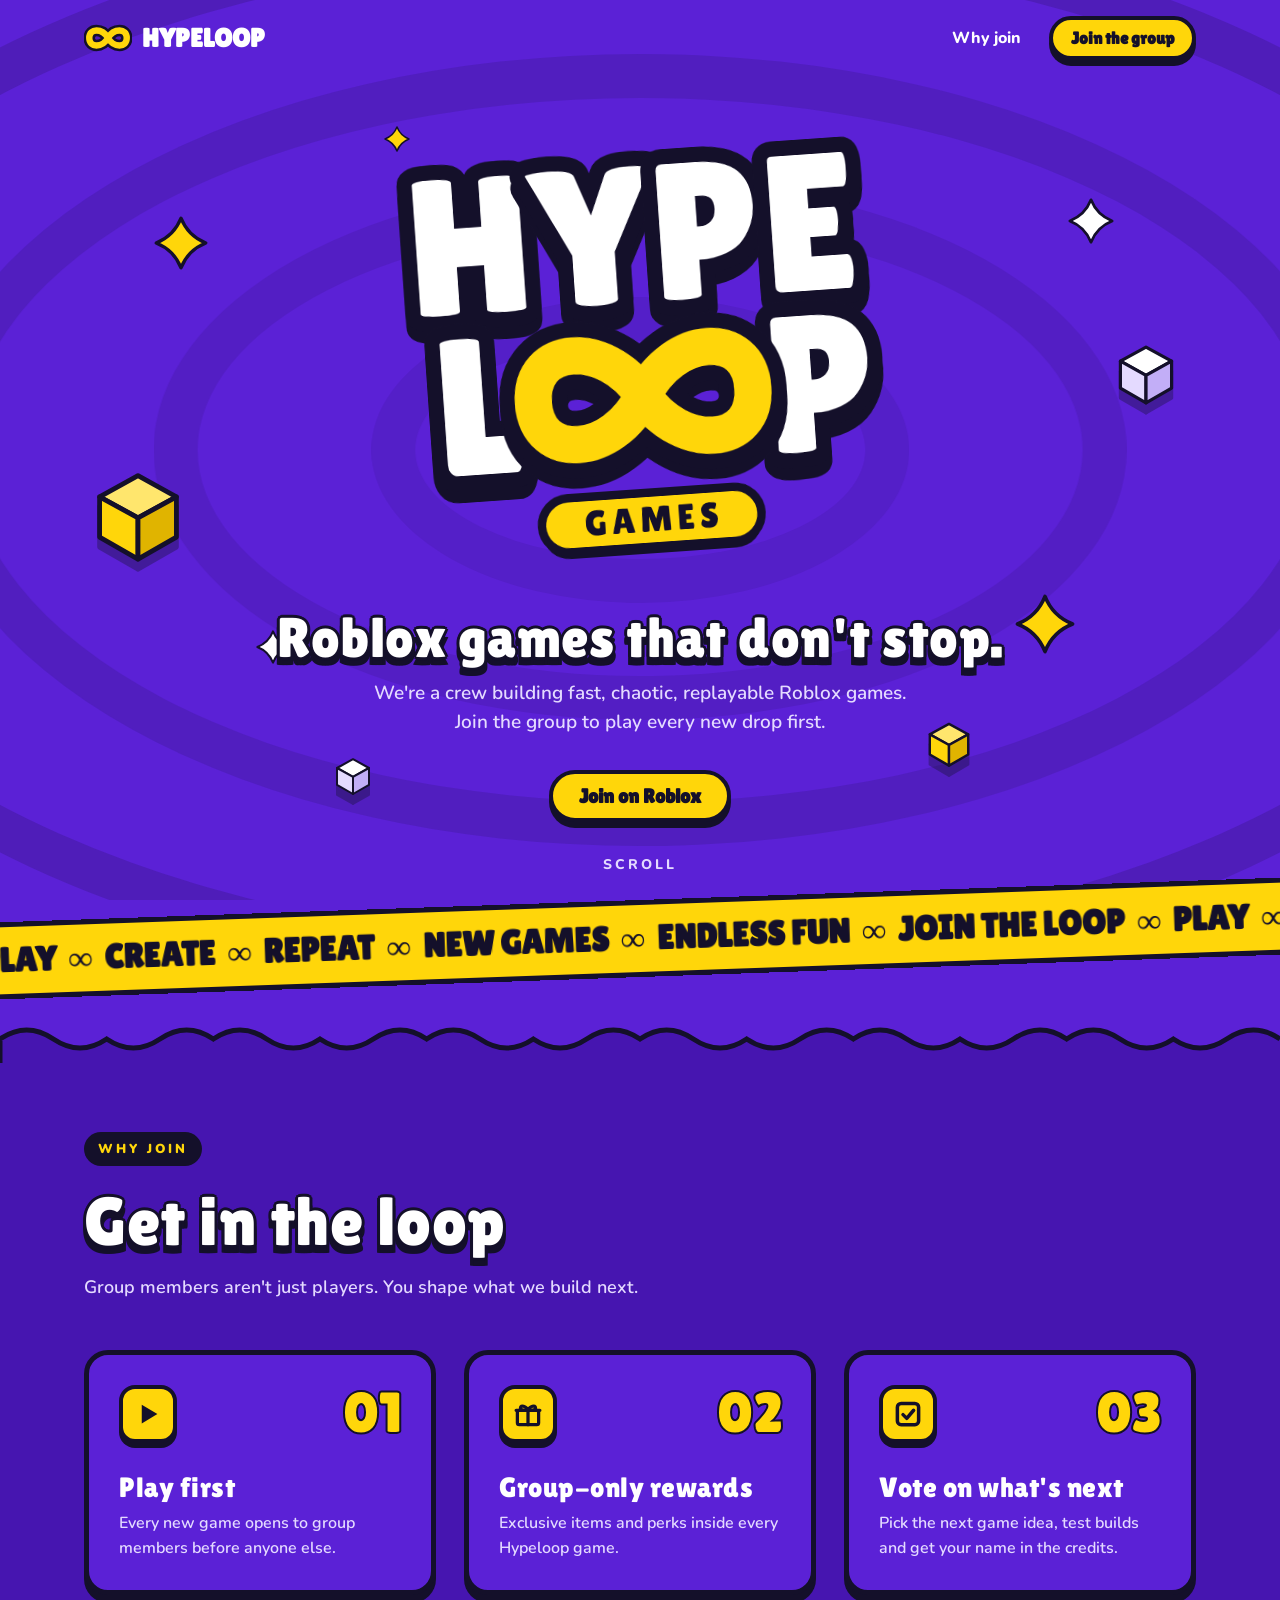
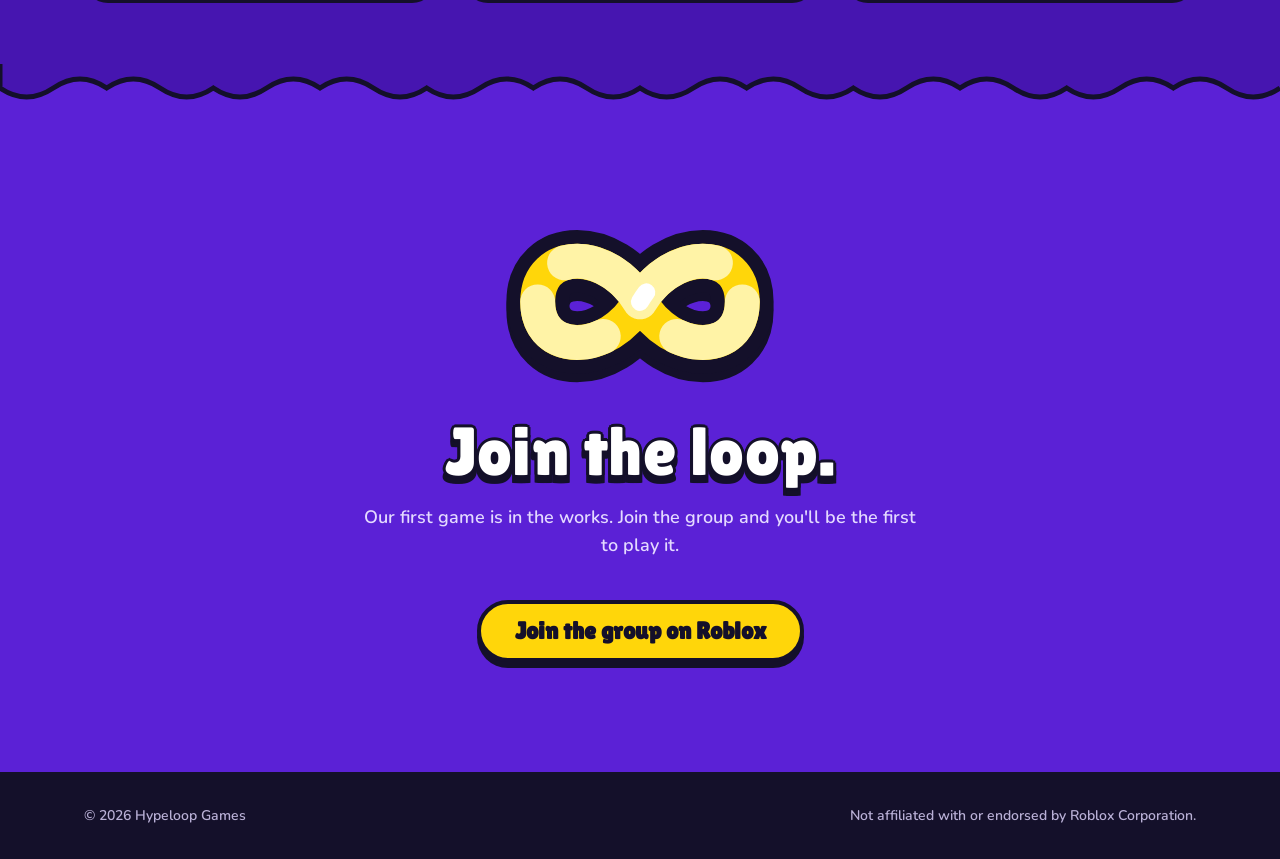
==== index.html @ cfd21175 "v1.0.0" ====
<!doctype html>
<html lang="en">
<head>
<meta charset="utf-8">
<meta name="viewport" content="width=device-width, initial-scale=1">
<title>Hypeloop Games | Roblox games that don't stop</title>
<meta name="description" content="Hypeloop is a Roblox game studio building fast, replayable games. Join the community to play first.">
<meta property="og:title" content="Hypeloop Games">
<meta property="og:description" content="Roblox games that don't stop. Join the loop.">
<meta property="og:image" content="og-image.png">
<meta property="og:type" content="website">
<meta name="twitter:card" content="summary_large_image">
<meta name="theme-color" content="#5B21D6">
<link rel="apple-touch-icon" href="apple-touch-icon.png">
<link rel="icon" href="data:image/svg+xml,<svg xmlns='http://www.w3.org/2000/svg' width='64' height='64' viewBox='0 0 512 512'><rect width='512' height='512' rx='0' fill='%235B21D6'/><g transform='rotate(-4 256 256)' stroke-linejoin='round' stroke-linecap='round' fill='none'><path transform='translate(0 16)' d='M256 256 C308 166 426 166 426 256 C426 346 308 346 256 256 C204 166 86 166 86 256 C86 346 204 346 256 256 Z' stroke='%2314102A' stroke-width='104'/><path d='M256 256 C308 166 426 166 426 256 C426 346 308 346 256 256 C204 166 86 166 86 256 C86 346 204 346 256 256 Z' stroke='%2314102A' stroke-width='104'/><path d='M256 256 C308 166 426 166 426 256 C426 346 308 346 256 256 C204 166 86 166 86 256 C86 346 204 346 256 256 Z' stroke='%23FFD60A' stroke-width='58'/></g></svg>">
<link rel="preconnect" href="https://fonts.googleapis.com">
<link rel="preconnect" href="https://fonts.gstatic.com" crossorigin>
<link href="https://fonts.googleapis.com/css2?family=Lilita+One&family=Nunito:wght@600;800;900&display=swap" rel="stylesheet">
<style>
:root{--purple:#5B21D6;--purple-d:#4615B0;--yellow:#FFD60A;--ink:#14102A;--white:#fff;--muted:#E4DAFF}
*{box-sizing:border-box}
html{scroll-behavior:smooth}
html,body{overflow-x:clip}
body{margin:0;font-family:Nunito,system-ui,sans-serif;font-weight:600;color:var(--white);background:var(--purple);overflow-x:hidden}
a{color:inherit}
h1,h2,h3,.display{font-family:'Lilita One',sans-serif;font-weight:400;letter-spacing:.5px;margin:0}
.wrap{max-width:1160px;margin:0 auto;padding:0 24px}

/* outlined chunky text like the logo */
.chunky{color:var(--white);-webkit-text-stroke:0;text-shadow:
 3px 0 var(--ink),-3px 0 var(--ink),0 3px var(--ink),0 -3px var(--ink),2px 2px var(--ink),-2px -2px var(--ink),2px -2px var(--ink),-2px 2px var(--ink),0 8px var(--ink),3px 8px var(--ink),-3px 8px var(--ink)}

/* nav */
nav{position:fixed;inset:0 0 auto 0;z-index:50;transition:background .3s,box-shadow .3s}
nav.scrolled{background:rgba(70,21,176,.92);backdrop-filter:blur(8px);box-shadow:0 4px 0 var(--ink)}
.nav-in{display:flex;align-items:center;justify-content:space-between;height:76px}
.brand{display:flex;align-items:center;gap:10px;text-decoration:none;font-family:'Lilita One';font-size:26px}
.nav-icon{width:48px;height:30px}
.nav-links{display:flex;align-items:center;gap:28px}
.nav-links a.txt{text-decoration:none;font-weight:800}
.nav-links a.txt:hover{color:var(--yellow)}

/* buttons */
.btn{display:inline-flex;align-items:center;gap:10px;min-height:52px;padding:0 26px;border-radius:999px;border:4px solid var(--ink);
 font-family:'Lilita One';font-size:20px;text-decoration:none;color:var(--ink);background:var(--yellow);box-shadow:0 6px 0 var(--ink);
 transition:transform .12s,box-shadow .12s;cursor:pointer}
.btn:hover{transform:translateY(-3px) rotate(-1.5deg);box-shadow:0 9px 0 var(--ink)}
.btn:active{transform:translateY(5px);box-shadow:0 1px 0 var(--ink)}
.btn.white{background:var(--white)}
.btn.small{min-height:44px;font-size:17px;padding:0 18px}
.btn svg{width:22px;height:22px}

/* hero */
.hero{position:relative;min-height:100vh;display:flex;align-items:center;justify-content:center;text-align:center;padding:110px 0 70px;overflow:hidden}
.rings{position:absolute;inset:0;pointer-events:none}
.ring{position:absolute;left:50%;top:50%;border:44px solid var(--ink);border-radius:50%;opacity:.16;transform:translate(-50%,-50%) scale(0);animation:ring 1s cubic-bezier(.34,1.56,.64,1) forwards, breathe 6s ease-in-out 1.2s infinite}
.ring:nth-child(1){width:150vw;height:120vh;animation-delay:.05s,1.2s}
.ring:nth-child(2){width:112vw;height:88vh;animation-delay:.15s,1.4s;opacity:.13}
.ring:nth-child(3){width:76vw;height:60vh;animation-delay:.25s,1.6s;opacity:.1}
.ring:nth-child(4){width:42vw;height:34vh;animation-delay:.35s,1.8s;opacity:.08}
@keyframes ring{to{transform:translate(-50%,-50%) scale(1)}}
@keyframes breathe{0%,100%{transform:translate(-50%,-50%) scale(1)}50%{transform:translate(-50%,-50%) scale(1.04)}}
.hero-in{position:relative;z-index:2;will-change:transform}
.hero-logo{width:min(540px,86vw,58vh);height:auto;display:block;margin:0 auto;cursor:pointer;overflow:visible}
.hero-logo .drop,.hero-logo .slide-l,.hero-logo .slide-r,.hero-logo .pop{transform-box:fill-box;transform-origin:center;animation-fill-mode:both;animation-duration:.6s;animation-timing-function:cubic-bezier(.34,1.8,.5,1)}
.hero-logo .drop{animation-name:drop}
.hero-logo .slide-l{animation-name:slideL}
.hero-logo .slide-r{animation-name:slideR}
.hero-logo .pop{animation-name:pop;animation-duration:.5s}
.hero-logo .draw{stroke-dasharray:1;stroke-dashoffset:1;animation:draw .9s cubic-bezier(.65,0,.35,1) .1s forwards}
.hero-logo .inf{transform-box:fill-box;transform-origin:center;animation:infpop .35s ease-out 1s}
@keyframes drop{from{transform:translateY(-700px) rotate(-14deg);opacity:0}30%{opacity:1}to{transform:none}}
@keyframes slideL{from{transform:translateX(-900px) rotate(-20deg);opacity:0}to{transform:none;opacity:1}}
@keyframes slideR{from{transform:translateX(900px) rotate(20deg);opacity:0}to{transform:none;opacity:1}}
@keyframes pop{from{transform:scale(0)}to{transform:scale(1)}}
@keyframes draw{to{stroke-dashoffset:0}}
@keyframes infpop{50%{transform:scale(1.12)}}
.hero-logo.shake{animation:shake .45s ease-out}
@keyframes shake{20%{transform:translate(-6px,4px)}40%{transform:translate(5px,-4px)}60%{transform:translate(-3px,2px)}80%{transform:translate(2px,-1px)}}
.tagline{font-size:clamp(34px,5vw,56px);margin:24px 0 10px;opacity:0;animation:fadeUp .6s ease-out 1.5s forwards}
.sub{max-width:560px;margin:0 auto 32px;font-size:19px;line-height:1.55;color:var(--muted);opacity:0;animation:fadeUp .6s ease-out 1.65s forwards}
.cta{display:flex;gap:16px;justify-content:center;flex-wrap:wrap;opacity:0;animation:fadeUp .6s ease-out 1.8s forwards}
@keyframes fadeUp{from{opacity:0;transform:translateY(24px)}to{opacity:1;transform:none}}
.spark{position:absolute;width:var(--s);height:var(--s);fill:var(--c);opacity:0;animation:sparkIn .5s cubic-bezier(.34,1.8,.5,1) var(--d) forwards;z-index:1}
.spark svg{width:100%;height:100%;animation:twinkle 2.4s ease-in-out infinite;animation-delay:var(--d)}
@keyframes sparkIn{from{opacity:0;transform:scale(0) rotate(-90deg)}to{opacity:1;transform:none}}
@keyframes twinkle{50%{transform:scale(.7) rotate(20deg)}}
.scroll-hint{position:absolute;bottom:26px;left:50%;transform:translateX(-50%);font-weight:800;font-size:14px;letter-spacing:3px;color:var(--muted);z-index:2;animation:bob 1.6s ease-in-out infinite}
@keyframes bob{50%{transform:translate(-50%,8px)}}

/* marquee */
.marquee{background:var(--yellow);color:var(--ink);border-block:5px solid var(--ink);overflow:hidden;transform:rotate(-2deg);margin:0 -20px;position:relative;z-index:3}
.marquee-track{display:flex;width:max-content;animation:marq 22s linear infinite}
.marquee span{font-family:'Lilita One';font-size:34px;padding:14px 0;white-space:nowrap}
@keyframes marq{to{transform:translateX(-50%)}}

/* sections */
section{padding:110px 0}
.kicker{display:inline-block;background:var(--ink);color:var(--yellow);font-weight:900;letter-spacing:3px;font-size:13px;padding:8px 14px;border-radius:999px;margin-bottom:16px}
.sec-title{font-size:clamp(40px,6vw,68px);margin-bottom:14px}
.sec-sub{color:var(--muted);font-size:18px;max-width:560px;line-height:1.55;margin:0 0 48px}
.grid{display:grid;grid-template-columns:repeat(auto-fit,minmax(260px,1fr));gap:28px}
.card{background:var(--white);color:var(--ink);border:5px solid var(--ink);border-radius:28px;box-shadow:0 10px 0 var(--ink);overflow:hidden;transition:transform .2s}
.card:hover{transform:translateY(-6px) rotate(-1deg)}
.card-art{aspect-ratio:16/10;background:repeating-linear-gradient(45deg,var(--purple) 0 22px,var(--purple-d) 22px 44px);border-bottom:5px solid var(--ink);display:grid;place-items:center;position:relative}
.card-art svg{width:42%;height:auto;transition:transform .4s cubic-bezier(.34,1.8,.5,1)}
.card:hover .card-art svg{transform:scale(1.12) rotate(-6deg)}
.badge{position:absolute;top:14px;left:14px;background:var(--yellow);border:3px solid var(--ink);border-radius:999px;padding:4px 12px;font-weight:900;font-size:13px;letter-spacing:1px}
.card-body{padding:22px 24px 26px}
.card-body h3{font-size:30px;margin-bottom:6px}
.card-body p{margin:0;color:#3F3A55;line-height:1.5}

.perks{background:var(--purple-d);padding-top:70px;padding-bottom:70px}
.perk{background:var(--purple);border:5px solid var(--ink);border-radius:24px;padding:30px;box-shadow:0 8px 0 var(--ink)}
.perk .num{font-family:'Lilita One';font-size:56px;color:var(--yellow);line-height:1;-webkit-text-stroke:2px var(--ink)}
.perk h3{font-size:28px;margin:10px 0 8px}
.perk p{margin:0;color:var(--muted);line-height:1.55}

.join{text-align:center;position:relative;overflow:hidden}
.join .sec-sub{margin:0 auto 40px}
.socials{display:flex;flex-wrap:wrap;justify-content:center;gap:16px}

footer{background:var(--ink);color:#B9B0D6;padding:34px 0;font-size:14px}
.foot{display:flex;justify-content:space-between;gap:16px;flex-wrap:wrap;align-items:center}

/* scroll reveal */
.reveal{opacity:0;transform:translateY(50px) scale(.96);transition:opacity .7s ease,transform .7s cubic-bezier(.34,1.56,.64,1)}
.reveal.in{opacity:1;transform:none}


/* floating blocks */
.float{position:absolute;width:var(--s);z-index:1;opacity:0;animation:sparkIn .6s cubic-bezier(.34,1.8,.5,1) var(--d) forwards;pointer-events:none}
.float svg{width:100%;height:auto;display:block;animation:floaty var(--t,5s) ease-in-out infinite;filter:drop-shadow(0 10px 0 rgba(20,16,42,.35))}
@keyframes floaty{0%,100%{transform:translateY(0) rotate(var(--r0,-8deg))}50%{transform:translateY(-22px) rotate(var(--r1,8deg))}}

/* tilt cards */
.perk{transform-style:preserve-3d;transition:transform .25s ease,box-shadow .25s}
.perk-icon{width:58px;height:58px;display:grid;place-items:center;background:var(--yellow);border:4px solid var(--ink);border-radius:16px;box-shadow:0 5px 0 var(--ink);margin-bottom:18px}
.perk-icon svg{width:30px;height:30px}
.perk-top{display:flex;justify-content:space-between;align-items:flex-start}

/* animated loop in join section */
.loop-anim{width:min(260px,60vw);height:auto;display:block;margin:0 auto 28px;overflow:visible}
.loop-anim .run{stroke-dasharray:.16 .09;animation:run 2.4s linear infinite}
.loop-anim .spark-run{stroke-dasharray:.02 .98;animation:run 2.4s linear infinite}
@keyframes run{to{stroke-dashoffset:-1}}
.join .btn{font-size:24px;min-height:62px;padding:0 34px}

/* wavy dividers */
.wave{display:block;width:100%;height:46px}

/* cursor trail */
.trail{position:fixed;width:16px;height:16px;pointer-events:none;z-index:99;fill:var(--yellow)}
@media (max-width:900px){.float{display:none}}

/* burst particles */
.burst{position:fixed;width:26px;height:26px;pointer-events:none;z-index:100;fill:var(--yellow)}

@media (max-width:720px){
 .nav-links a.txt{display:none}
 section{padding:80px 0}
 .marquee span{font-size:26px}
 .spark:nth-of-type(n+3){display:none}
}
@media (prefers-reduced-motion:reduce){
 *,*::before,*::after{animation-duration:.01ms!important;animation-delay:0s!important;animation-iteration-count:1!important;transition:none!important}
 .reveal{opacity:1;transform:none}
 .marquee-track{animation:none}
}
</style>
</head>
<body>

<nav id="nav">
 <div class="wrap nav-in">
  <a class="brand" href="#top"><svg class="nav-icon" viewBox="40 120 432 272" aria-hidden="true"><g stroke-linecap="round" fill="none"><path d="M256 256 C308 166 426 166 426 256 C426 346 308 346 256 256 C204 166 86 166 86 256 C86 346 204 346 256 256 Z" stroke="#14102A" stroke-width="104"/><path d="M256 256 C308 166 426 166 426 256 C426 346 308 346 256 256 C204 166 86 166 86 256 C86 346 204 346 256 256 Z" stroke="#FFD60A" stroke-width="58"/></g></svg><span>HYPELOOP</span></a>
  <div class="nav-links">
   <a class="txt" href="#perks">Why join</a>
   <a class="btn small" href="https://www.roblox.com/communities/856897138/HypeLoop" target="_blank" rel="noopener">Join the group</a>
  </div>
 </div>
</nav>

<header class="hero" id="top">
 <div class="rings" id="rings"><div class="ring"></div><div class="ring"></div><div class="ring"></div><div class="ring"></div></div>
 <div class="spark" style="--s:54px;--c:#FFD60A;--d:2s;left:12%;top:24%"><svg viewBox="-50 -50 100 100" aria-hidden="true"><path d="M0 -46 Q13 -13 46 0 Q13 13 0 46 Q-13 13 -46 0 Q-13 -13 0 -46Z" stroke="#14102A" stroke-width="6" stroke-linejoin="round"/></svg></div>
 <div class="spark" style="--s:34px;--c:#fff;--d:2.15s;left:20%;top:70%"><svg viewBox="-50 -50 100 100" aria-hidden="true"><path d="M0 -46 Q13 -13 46 0 Q13 13 0 46 Q-13 13 -46 0 Q-13 -13 0 -46Z" stroke="#14102A" stroke-width="6" stroke-linejoin="round"/></svg></div>
 <div class="spark" style="--s:46px;--c:#fff;--d:2.3s;right:13%;top:22%"><svg viewBox="-50 -50 100 100" aria-hidden="true"><path d="M0 -46 Q13 -13 46 0 Q13 13 0 46 Q-13 13 -46 0 Q-13 -13 0 -46Z" stroke="#14102A" stroke-width="6" stroke-linejoin="round"/></svg></div>
 <div class="spark" style="--s:60px;--c:#FFD60A;--d:2.45s;right:16%;top:66%"><svg viewBox="-50 -50 100 100" aria-hidden="true"><path d="M0 -46 Q13 -13 46 0 Q13 13 0 46 Q-13 13 -46 0 Q-13 -13 0 -46Z" stroke="#14102A" stroke-width="6" stroke-linejoin="round"/></svg></div>
 <div class="spark" style="--s:26px;--c:#FFD60A;--d:2.6s;left:30%;top:14%"><svg viewBox="-50 -50 100 100" aria-hidden="true"><path d="M0 -46 Q13 -13 46 0 Q13 13 0 46 Q-13 13 -46 0 Q-13 -13 0 -46Z" stroke="#14102A" stroke-width="6" stroke-linejoin="round"/></svg></div>

 <div class="float" style="--s:96px;--d:2.1s;--t:5.5s;left:7%;top:52%"><svg viewBox="0 0 100 100" aria-hidden="true"><g stroke="#14102A" stroke-width="5" stroke-linejoin="round"><polygon points="50,8 90,30 50,52 10,30" fill="#FFE66D"/><polygon points="10,30 50,52 50,95 10,72" fill="#FFD60A"/><polygon points="90,30 50,52 50,95 90,72" fill="#E0B400"/></g></svg></div>
 <div class="float" style="--s:64px;--d:2.3s;--t:4.6s;--r0:10deg;--r1:-6deg;right:8%;top:38%"><svg viewBox="0 0 100 100" aria-hidden="true"><g stroke="#14102A" stroke-width="5" stroke-linejoin="round"><polygon points="50,8 90,30 50,52 10,30" fill="#FFFFFF"/><polygon points="10,30 50,52 50,95 10,72" fill="#E4DAFF"/><polygon points="90,30 50,52 50,95 90,72" fill="#C2AEF7"/></g></svg></div>
 <div class="float" style="--s:48px;--d:2.5s;--t:6s;right:24%;top:80%"><svg viewBox="0 0 100 100" aria-hidden="true"><g stroke="#14102A" stroke-width="5" stroke-linejoin="round"><polygon points="50,8 90,30 50,52 10,30" fill="#FFE66D"/><polygon points="10,30 50,52 50,95 10,72" fill="#FFD60A"/><polygon points="90,30 50,52 50,95 90,72" fill="#E0B400"/></g></svg></div>
 <div class="float" style="--s:40px;--d:2.6s;--t:4.2s;--r0:6deg;--r1:-10deg;left:26%;top:84%"><svg viewBox="0 0 100 100" aria-hidden="true"><g stroke="#14102A" stroke-width="5" stroke-linejoin="round"><polygon points="50,8 90,30 50,52 10,30" fill="#FFFFFF"/><polygon points="10,30 50,52 50,95 10,72" fill="#E4DAFF"/><polygon points="90,30 50,52 50,95 90,72" fill="#C2AEF7"/></g></svg></div>
 <div class="hero-in" id="heroIn">
  <svg id="heroLogo" class="hero-logo" viewBox="292 63 617 546" role="img" aria-label="Hypeloop Games"><g transform="rotate(-4 600 330)"><g class="drop" style="animation-delay:0.55s"><path transform="translate(0 14) translate(332.97 280) scale(0.23 -0.23)" d="M594 17Q594 0 493.0 0.0Q392 0 392 17V247H252V17Q252 0 151.0 0.0Q50 0 50 17V680Q50 701 151.0 701.0Q252 701 252 680V445H392V678Q392 692 442 698Q468 700 493 700L544 698Q594 692 594 678Z" fill="#14102A" stroke="#14102A" stroke-width="156.5" stroke-linejoin="round"/><path transform="translate(332.97 280) scale(0.23 -0.23)" d="M594 17Q594 0 493.0 0.0Q392 0 392 17V247H252V17Q252 0 151.0 0.0Q50 0 50 17V680Q50 701 151.0 701.0Q252 701 252 680V445H392V678Q392 692 442 698Q468 700 493 700L544 698Q594 692 594 678Z" fill="#14102A" stroke="#14102A" stroke-width="156.5" stroke-linejoin="round"/><path transform="translate(332.97 280) scale(0.23 -0.23)" d="M594 17Q594 0 493.0 0.0Q392 0 392 17V247H252V17Q252 0 151.0 0.0Q50 0 50 17V680Q50 701 151.0 701.0Q252 701 252 680V445H392V678Q392 692 442 698Q468 700 493 700L544 698Q594 692 594 678Z" fill="#FFFFFF"/></g><g class="drop" style="animation-delay:0.63s"><path transform="translate(0 14) translate(481.09 280) scale(0.23 -0.23)" d="M398 667Q411 702 526 702Q555 702 594.5 698.0Q634 694 631 688L423 270V26Q423 9 368 2Q340 -2 313.0 -2.0Q286 -2 259 1Q204 8 204 26V264L-11 686Q-15 692 30.0 697.5Q75 703 106 703Q229 703 241 667L314 463Z" fill="#14102A" stroke="#14102A" stroke-width="156.5" stroke-linejoin="round"/><path transform="translate(481.09 280) scale(0.23 -0.23)" d="M398 667Q411 702 526 702Q555 702 594.5 698.0Q634 694 631 688L423 270V26Q423 9 368 2Q340 -2 313.0 -2.0Q286 -2 259 1Q204 8 204 26V264L-11 686Q-15 692 30.0 697.5Q75 703 106 703Q229 703 241 667L314 463Z" fill="#14102A" stroke="#14102A" stroke-width="156.5" stroke-linejoin="round"/><path transform="translate(481.09 280) scale(0.23 -0.23)" d="M398 667Q411 702 526 702Q555 702 594.5 698.0Q634 694 631 688L423 270V26Q423 9 368 2Q340 -2 313.0 -2.0Q286 -2 259 1Q204 8 204 26V264L-11 686Q-15 692 30.0 697.5Q75 703 106 703Q229 703 241 667L314 463Z" fill="#FFFFFF"/></g><g class="drop" style="animation-delay:0.71s"><path transform="translate(0 14) translate(622.54 280) scale(0.23 -0.23)" d="M137 -2Q46 -2 46 18V666Q46 700 77 700H253Q401 700 466.5 639.0Q532 578 532 462Q532 366 470 286Q439 246 379.0 222.0Q319 198 239 198V19Q239 7 201.5 2.5Q164 -2 137 -2ZM239 526V368H252Q287 368 311.0 390.0Q335 412 335.0 452.0Q335 492 318.5 509.0Q302 526 260 526Z" fill="#14102A" stroke="#14102A" stroke-width="156.5" stroke-linejoin="round"/><path transform="translate(622.54 280) scale(0.23 -0.23)" d="M137 -2Q46 -2 46 18V666Q46 700 77 700H253Q401 700 466.5 639.0Q532 578 532 462Q532 366 470 286Q439 246 379.0 222.0Q319 198 239 198V19Q239 7 201.5 2.5Q164 -2 137 -2ZM239 526V368H252Q287 368 311.0 390.0Q335 412 335.0 452.0Q335 492 318.5 509.0Q302 526 260 526Z" fill="#14102A" stroke="#14102A" stroke-width="156.5" stroke-linejoin="round"/><path transform="translate(622.54 280) scale(0.23 -0.23)" d="M137 -2Q46 -2 46 18V666Q46 700 77 700H253Q401 700 466.5 639.0Q532 578 532 462Q532 366 470 286Q439 246 379.0 222.0Q319 198 239 198V19Q239 7 201.5 2.5Q164 -2 137 -2ZM239 526V368H252Q287 368 311.0 390.0Q335 412 335.0 452.0Q335 492 318.5 509.0Q302 526 260 526Z" fill="#FFFFFF"/></g><g class="drop" style="animation-delay:0.79s"><path transform="translate(0 14) translate(753.64 280) scale(0.23 -0.23)" d="M375 422Q394 422 394 352Q394 331 389.5 302.5Q385 274 373 274H246V174H430Q447 174 453 130Q456 111 456.0 89.5Q456 68 450.0 34.0Q444 0 430 0H88Q50 0 50 31V674Q50 700 73 700H431Q452 700 452.0 611.5Q452 523 431 523H246V422Z" fill="#14102A" stroke="#14102A" stroke-width="156.5" stroke-linejoin="round"/><path transform="translate(753.64 280) scale(0.23 -0.23)" d="M375 422Q394 422 394 352Q394 331 389.5 302.5Q385 274 373 274H246V174H430Q447 174 453 130Q456 111 456.0 89.5Q456 68 450.0 34.0Q444 0 430 0H88Q50 0 50 31V674Q50 700 73 700H431Q452 700 452.0 611.5Q452 523 431 523H246V422Z" fill="#14102A" stroke="#14102A" stroke-width="156.5" stroke-linejoin="round"/><path transform="translate(753.64 280) scale(0.23 -0.23)" d="M375 422Q394 422 394 352Q394 331 389.5 302.5Q385 274 373 274H246V174H430Q447 174 453 130Q456 111 456.0 89.5Q456 68 450.0 34.0Q444 0 430 0H88Q50 0 50 31V674Q50 700 73 700H431Q452 700 452.0 611.5Q452 523 431 523H246V422Z" fill="#FFFFFF"/></g><g class="slide-l" style="animation-delay:0.95s"><path transform="translate(0 14) translate(354.95 470) scale(0.23 -0.23)" d="M40 59V681Q40 702 141.5 702.0Q243 702 243 681V191H397Q415 191 422 144Q425 121 425.0 97.0Q425 73 422 48Q414 0 396 0H88Q66 0 53.0 18.0Q40 36 40 59Z" fill="#14102A" stroke="#14102A" stroke-width="156.5" stroke-linejoin="round"/><path transform="translate(354.95 470) scale(0.23 -0.23)" d="M40 59V681Q40 702 141.5 702.0Q243 702 243 681V191H397Q415 191 422 144Q425 121 425.0 97.0Q425 73 422 48Q414 0 396 0H88Q66 0 53.0 18.0Q40 36 40 59Z" fill="#14102A" stroke="#14102A" stroke-width="156.5" stroke-linejoin="round"/><path transform="translate(354.95 470) scale(0.23 -0.23)" d="M40 59V681Q40 702 141.5 702.0Q243 702 243 681V191H397Q415 191 422 144Q425 121 425.0 97.0Q425 73 422 48Q414 0 396 0H88Q66 0 53.0 18.0Q40 36 40 59Z" fill="#FFFFFF"/></g><g class="slide-r" style="animation-delay:1.00s"><path transform="translate(0 14) translate(745.00 470) scale(0.23 -0.23)" d="M137 -2Q46 -2 46 18V666Q46 700 77 700H253Q401 700 466.5 639.0Q532 578 532 462Q532 366 470 286Q439 246 379.0 222.0Q319 198 239 198V19Q239 7 201.5 2.5Q164 -2 137 -2ZM239 526V368H252Q287 368 311.0 390.0Q335 412 335.0 452.0Q335 492 318.5 509.0Q302 526 260 526Z" fill="#14102A" stroke="#14102A" stroke-width="156.5" stroke-linejoin="round"/><path transform="translate(745.00 470) scale(0.23 -0.23)" d="M137 -2Q46 -2 46 18V666Q46 700 77 700H253Q401 700 466.5 639.0Q532 578 532 462Q532 366 470 286Q439 246 379.0 222.0Q319 198 239 198V19Q239 7 201.5 2.5Q164 -2 137 -2ZM239 526V368H252Q287 368 311.0 390.0Q335 412 335.0 452.0Q335 492 318.5 509.0Q302 526 260 526Z" fill="#14102A" stroke="#14102A" stroke-width="156.5" stroke-linejoin="round"/><path transform="translate(745.00 470) scale(0.23 -0.23)" d="M137 -2Q46 -2 46 18V666Q46 700 77 700H253Q401 700 466.5 639.0Q532 578 532 462Q532 366 470 286Q439 246 379.0 222.0Q319 198 239 198V19Q239 7 201.5 2.5Q164 -2 137 -2ZM239 526V368H252Q287 368 311.0 390.0Q335 412 335.0 452.0Q335 492 318.5 509.0Q302 526 260 526Z" fill="#FFFFFF"/></g><g class="inf"><path transform="translate(0 12)" d="M600 390 C640 320 730 320 730 390 C730 460 640 460 600 390 C560 320 470 320 470 390 C470 460 560 460 600 390 Z" pathLength="1" class="draw" fill="none" stroke="#14102A" stroke-width="80" stroke-linecap="round" stroke-linejoin="round"/><path d="M600 390 C640 320 730 320 730 390 C730 460 640 460 600 390 C560 320 470 320 470 390 C470 460 560 460 600 390 Z" pathLength="1" class="draw" fill="none" stroke="#14102A" stroke-width="80" stroke-linecap="round" stroke-linejoin="round"/><path d="M600 390 C640 320 730 320 730 390 C730 460 640 460 600 390 C560 320 470 320 470 390 C470 460 560 460 600 390 Z" pathLength="1" class="draw" fill="none" stroke="#FFD60A" stroke-width="44" stroke-linecap="round" stroke-linejoin="round"/></g><g class="pop" style="animation-delay:1.3s"><rect x="470" y="513" width="260" height="64" rx="32" fill="#14102A"/><rect x="470" y="505" width="260" height="64" rx="32" fill="#FFD60A" stroke="#14102A" stroke-width="10"/><path transform="translate(520.65 551) scale(0.042 -0.042)" d="M420 209 422 345Q422 359 451.0 363.5Q480 368 499 368L538 365Q576 359 576 344L572 31Q552 17 491.5 3.5Q431 -10 353 -10Q208 -10 119.0 84.0Q30 178 30 360Q30 515 117.0 612.0Q204 709 358 709Q428 709 484.5 695.5Q541 682 562 659Q563 651 563.0 629.0Q563 607 548.0 566.5Q533 526 514.0 506.0Q495 486 486.5 486.0Q478 486 468.5 493.5Q459 501 431.0 509.5Q403 518 377 518Q315 518 276.5 478.0Q238 438 238.0 354.0Q238 270 277.5 226.5Q317 183 368.5 183.0Q420 183 420 209Z" fill="#14102A"/><path transform="translate(552.74 551) scale(0.042 -0.042)" d="M520 -2Q433 -2 426 26L393 155H234L205 31Q199 0 109 0Q61 0 38.0 5.5Q15 11 15 14L192 691Q192 699 329.0 699.0Q466 699 466 691L639 13Q639 6 593.0 2.0Q547 -2 520 -2ZM259 282H364L319 489H313Z" fill="#14102A"/><path transform="translate(586.25 551) scale(0.042 -0.042)" d="M750 -1Q661 -1 661 19L640 420L518 14Q514 2 450.0 2.0Q386 2 384 13L258 424L244 25Q243 10 206.0 4.5Q169 -1 144.5 -1.0Q120 -1 97 2Q49 9 50 27L73 677Q73 701 195 701Q231 701 283.0 695.5Q335 690 341 674L453 359L551 675Q560 701 689 701Q726 701 777.5 695.5Q829 690 829 676L858 20Q858 9 819.0 4.0Q780 -1 750 -1Z" fill="#14102A"/><path transform="translate(630.34 551) scale(0.042 -0.042)" d="M375 422Q394 422 394 352Q394 331 389.5 302.5Q385 274 373 274H246V174H430Q447 174 453 130Q456 111 456.0 89.5Q456 68 450.0 34.0Q444 0 430 0H88Q50 0 50 31V674Q50 700 73 700H431Q452 700 452.0 611.5Q452 523 431 523H246V422Z" fill="#14102A"/><path transform="translate(657.05 551) scale(0.042 -0.042)" d="M76 244Q95 229 141.5 203.0Q188 177 230.5 177.0Q273 177 273 210Q273 225 261.0 236.5Q249 248 217.0 263.0Q185 278 169.0 286.5Q153 295 126.5 314.5Q100 334 86 355Q46 412 46.0 500.0Q46 588 111.5 648.5Q177 709 283 709Q355 709 416.0 693.5Q477 678 479 653Q479 650 479 647Q479 612 457.0 558.5Q435 505 426 499Q362 532 311.5 532.0Q261 532 261 496Q261 474 298 457Q306 453 321.0 446.0Q336 439 355.5 429.5Q375 420 397.5 405.5Q420 391 446 367Q499 317 499 235Q499 128 440.0 60.0Q381 -8 258 -10Q198 -10 149.5 0.0Q101 10 65.0 39.0Q29 68 29.0 109.0Q29 150 44.0 190.5Q59 231 76 244Z" fill="#14102A"/></g></g></svg>
  <h1 class="tagline chunky">Roblox games that don't stop.</h1>
  <p class="sub">We're a crew building fast, chaotic, replayable Roblox games. Join the group to play every new drop first.</p>
  <div class="cta">
   <a class="btn" data-burst href="https://www.roblox.com/communities/856897138/HypeLoop" target="_blank" rel="noopener">Join on Roblox</a>
  </div>
 </div>
 <div class="scroll-hint">SCROLL</div>
</header>

<div class="marquee" aria-hidden="true"><div class="marquee-track" id="marq"></div></div>

<svg style="margin-top:40px;margin-bottom:-1px" class="wave" viewBox="0 0 1440 46" preserveAspectRatio="none" aria-hidden="true"><path d="M0 46 L0 22 Q30 4 60 22 T120 22 Q150 40 180 22 T240 22 Q270 4 300 22 T360 22 Q390 40 420 22 T480 22 Q510 4 540 22 T600 22 Q630 40 660 22 T720 22 Q750 4 780 22 T840 22 Q870 40 900 22 T960 22 Q990 4 1020 22 T1080 22 Q1110 40 1140 22 T1200 22 Q1230 4 1260 22 T1320 22 Q1350 40 1380 22 T1440 22 L1440 46 Z" fill="#4615B0"/><path d="M0 46 L0 22 Q30 4 60 22 T120 22 Q150 40 180 22 T240 22 Q270 4 300 22 T360 22 Q390 40 420 22 T480 22 Q510 4 540 22 T600 22 Q630 40 660 22 T720 22 Q750 4 780 22 T840 22 Q870 40 900 22 T960 22 Q990 4 1020 22 T1080 22 Q1110 40 1140 22 T1200 22 Q1230 4 1260 22 T1320 22 Q1350 40 1380 22 T1440 22" fill="none" stroke="#14102A" stroke-width="5" vector-effect="non-scaling-stroke"/></svg>
<section class="perks" id="perks">
 <div class="wrap">
  <div class="reveal"><span class="kicker">WHY JOIN</span>
  <h2 class="sec-title chunky">Get in the loop</h2>
  <p class="sec-sub">Group members aren't just players. You shape what we build next.</p></div>
  <div class="grid">
   <div class="perk reveal"><div class="perk-top"><div class="perk-icon"><svg viewBox="0 0 24 24" aria-hidden="true"><path d="M7 4.5v15l12.5-7.5z" fill="#14102A"/></svg></div><div class="num">01</div></div><h3 class="display">Play first</h3><p>Every new game opens to group members before anyone else.</p></div>
   <div class="perk reveal"><div class="perk-top"><div class="perk-icon"><svg viewBox="0 0 24 24" aria-hidden="true"><g fill="none" stroke="#14102A" stroke-width="2.6" stroke-linejoin="round" stroke-linecap="round"><rect x="3.5" y="9" width="17" height="11.5" rx="1.5"/><path d="M2.5 9h19M12 9v11.5M12 9c-1.5-3.5-6-4.5-6-2s3.5 2 6 2c2.5 0 6 .5 6-2s-4.5-1.5-6 2"/></g></svg></div><div class="num">02</div></div><h3 class="display">Group-only rewards</h3><p>Exclusive items and perks inside every Hypeloop game.</p></div>
   <div class="perk reveal"><div class="perk-top"><div class="perk-icon"><svg viewBox="0 0 24 24" aria-hidden="true"><g fill="none" stroke="#14102A" stroke-width="2.8" stroke-linecap="round" stroke-linejoin="round"><rect x="3.5" y="3.5" width="17" height="17" rx="3"/><path d="M8 12.5l3 3 5.5-6.5"/></g></svg></div><div class="num">03</div></div><h3 class="display">Vote on what's next</h3><p>Pick the next game idea, test builds and get your name in the credits.</p></div>
  </div>
 </div>
</section>

<svg class="wave" style="transform:scaleY(-1);margin-top:-1px" viewBox="0 0 1440 46" preserveAspectRatio="none" aria-hidden="true"><path d="M0 46 L0 22 Q30 4 60 22 T120 22 Q150 40 180 22 T240 22 Q270 4 300 22 T360 22 Q390 40 420 22 T480 22 Q510 4 540 22 T600 22 Q630 40 660 22 T720 22 Q750 4 780 22 T840 22 Q870 40 900 22 T960 22 Q990 4 1020 22 T1080 22 Q1110 40 1140 22 T1200 22 Q1230 4 1260 22 T1320 22 Q1350 40 1380 22 T1440 22 L1440 46 Z" fill="#4615B0"/><path d="M0 46 L0 22 Q30 4 60 22 T120 22 Q150 40 180 22 T240 22 Q270 4 300 22 T360 22 Q390 40 420 22 T480 22 Q510 4 540 22 T600 22 Q630 40 660 22 T720 22 Q750 4 780 22 T840 22 Q870 40 900 22 T960 22 Q990 4 1020 22 T1080 22 Q1110 40 1140 22 T1200 22 Q1230 4 1260 22 T1320 22 Q1350 40 1380 22 T1440 22" fill="none" stroke="#14102A" stroke-width="5" vector-effect="non-scaling-stroke"/></svg>

<section class="join">
 <div class="wrap reveal">
  <svg class="loop-anim" viewBox="40 120 432 272" aria-hidden="true"><g fill="none" stroke-linecap="round">
   <path transform="translate(0 14)" d="M256 256 C308 166 426 166 426 256 C426 346 308 346 256 256 C204 166 86 166 86 256 C86 346 204 346 256 256 Z" stroke="#14102A" stroke-width="104"/>
   <path d="M256 256 C308 166 426 166 426 256 C426 346 308 346 256 256 C204 166 86 166 86 256 C86 346 204 346 256 256 Z" stroke="#14102A" stroke-width="104"/>
   <path d="M256 256 C308 166 426 166 426 256 C426 346 308 346 256 256 C204 166 86 166 86 256 C86 346 204 346 256 256 Z" stroke="#FFD60A" stroke-width="58"/>
   <path class="run" d="M256 256 C308 166 426 166 426 256 C426 346 308 346 256 256 C204 166 86 166 86 256 C86 346 204 346 256 256 Z" pathLength="1" stroke="#FFF3A6" stroke-width="58"/>
   <path class="spark-run" d="M256 256 C308 166 426 166 426 256 C426 346 308 346 256 256 C204 166 86 166 86 256 C86 346 204 346 256 256 Z" pathLength="1" stroke="#FFFFFF" stroke-width="30"/></g></svg>
  <h2 class="sec-title chunky">Join the loop.</h2>
  <p class="sec-sub">Our first game is in the works. Join the group and you'll be the first to play it.</p>
  <div class="socials">
   <a class="btn" data-burst href="https://www.roblox.com/communities/856897138/HypeLoop" target="_blank" rel="noopener">Join the group on Roblox</a>
  </div>
 </div>
</section>

<footer>
 <div class="wrap foot">
  <span>&copy; <span id="yr">2026</span> Hypeloop Games</span>
  <span>Not affiliated with or endorsed by Roblox Corporation.</span>
 </div>
</footer>

<script>
(() => {
  const reduce = matchMedia('(prefers-reduced-motion: reduce)').matches;
  document.getElementById('yr').textContent = new Date().getFullYear();

  // nav background on scroll
  const nav = document.getElementById('nav');
  const onScroll = () => nav.classList.toggle('scrolled', scrollY > 30);
  addEventListener('scroll', onScroll, {passive: true}); onScroll();

  // marquee text (duplicated for seamless loop)
  const words = ['PLAY', 'CREATE', 'REPEAT', 'NEW GAMES', 'ENDLESS FUN', 'JOIN THE LOOP'];
  const chunk = words.map(w => `${w}&nbsp;&nbsp;&#8734;&nbsp;&nbsp;`).join('');
  document.getElementById('marq').innerHTML = `<span>${chunk.repeat(3)}</span><span>${chunk.repeat(3)}</span>`;

  // scroll reveal with stagger
  const io = new IntersectionObserver(entries => {
    entries.forEach(e => {
      if (!e.isIntersecting) return;
      const sibs = [...e.target.parentElement.querySelectorAll(':scope > .reveal')];
      e.target.style.transitionDelay = (Math.max(0, sibs.indexOf(e.target)) * 0.1) + 's';
      e.target.classList.add('in'); io.unobserve(e.target);
    });
  }, {threshold: 0.15});
  document.querySelectorAll('.reveal').forEach(el => io.observe(el));

  if (reduce) return;

  // pointer parallax on hero
  const heroIn = document.getElementById('heroIn'), rings = document.getElementById('rings');
  const sparks = [...document.querySelectorAll('.spark, .float')];
  addEventListener('pointermove', e => {
    if (scrollY > innerHeight) return;
    const x = e.clientX / innerWidth - .5, y = e.clientY / innerHeight - .5;
    heroIn.style.transform = `translate(${x * -14}px, ${y * -10}px)`;
    rings.style.transform = `translate(${x * 24}px, ${y * 18}px)`;
    sparks.forEach((s, i) => s.style.translate = `${x * (30 + i * 12)}px ${y * (24 + i * 10)}px`);
  });

  // 3D tilt on perk cards
  document.querySelectorAll('.perk').forEach(card => {
    card.addEventListener('pointermove', e => {
      const r = card.getBoundingClientRect(), x = (e.clientX - r.left) / r.width - .5, y = (e.clientY - r.top) / r.height - .5;
      card.style.transform = `perspective(700px) rotateX(${y * -10}deg) rotateY(${x * 12}deg) translateY(-6px)`;
    });
    card.addEventListener('pointerleave', () => card.style.transform = '');
  });

  // sparkle cursor trail (mouse only)
  if (matchMedia('(pointer: fine)').matches) {
    let last = 0;
    addEventListener('pointermove', e => {
      const now = performance.now(); if (now - last < 45) return; last = now;
      const s = document.createElementNS('http://www.w3.org/2000/svg', 'svg');
      s.setAttribute('viewBox', '-50 -50 100 100'); s.classList.add('trail');
      s.innerHTML = '<path d="M0 -46 Q13 -13 46 0 Q13 13 0 46 Q-13 13 -46 0 Q-13 -13 0 -46Z"/>';
      if (Math.random() < .4) s.style.fill = '#fff';
      s.style.left = e.clientX - 8 + 'px'; s.style.top = e.clientY - 8 + 'px';
      document.body.appendChild(s);
      s.animate([{transform: 'scale(1) rotate(0)', opacity: .9}, {transform: `translateY(18px) scale(0) rotate(120deg)`, opacity: 0}],
                {duration: 600, easing: 'ease-out'}).onfinish = () => s.remove();
    });
  }

  // replay logo animation on click
  const logo = document.getElementById('heroLogo');
  logo.addEventListener('click', () => {
    const clone = logo.cloneNode(true);
    clone.classList.remove('shake');
    logo.replaceWith(clone);
    setTimeout(() => clone.classList.add('shake'), 1650);
    clone.addEventListener('click', () => location.reload());
  });
  // impact shake when the badge lands
  setTimeout(() => { logo.classList.add('shake'); }, 1650);

  // star burst on button click
  const starPath = 'M0 -46 Q13 -13 46 0 Q13 13 0 46 Q-13 13 -46 0 Q-13 -13 0 -46Z';
  document.querySelectorAll('[data-burst]').forEach(btn => btn.addEventListener('click', e => {
    const r = btn.getBoundingClientRect(), cx = r.left + r.width / 2, cy = r.top + r.height / 2;
    for (let i = 0; i < 12; i++) {
      const s = document.createElementNS('http://www.w3.org/2000/svg', 'svg');
      s.setAttribute('viewBox', '-50 -50 100 100'); s.classList.add('burst');
      s.innerHTML = `<path d="${starPath}" stroke="#14102A" stroke-width="6"/>`;
      if (i % 2) s.style.fill = '#fff';
      s.style.left = cx - 13 + 'px'; s.style.top = cy - 13 + 'px';
      document.body.appendChild(s);
      const a = Math.PI * 2 * i / 12, d = 70 + Math.random() * 60;
      s.animate([{transform: 'translate(0,0) scale(.4) rotate(0)', opacity: 1},
                 {transform: `translate(${Math.cos(a) * d}px, ${Math.sin(a) * d}px) scale(1) rotate(180deg)`, opacity: 0}],
                {duration: 700, easing: 'cubic-bezier(.2,.8,.3,1)'}).onfinish = () => s.remove();
    }
  }));
})();
</script>
</body>
</html>
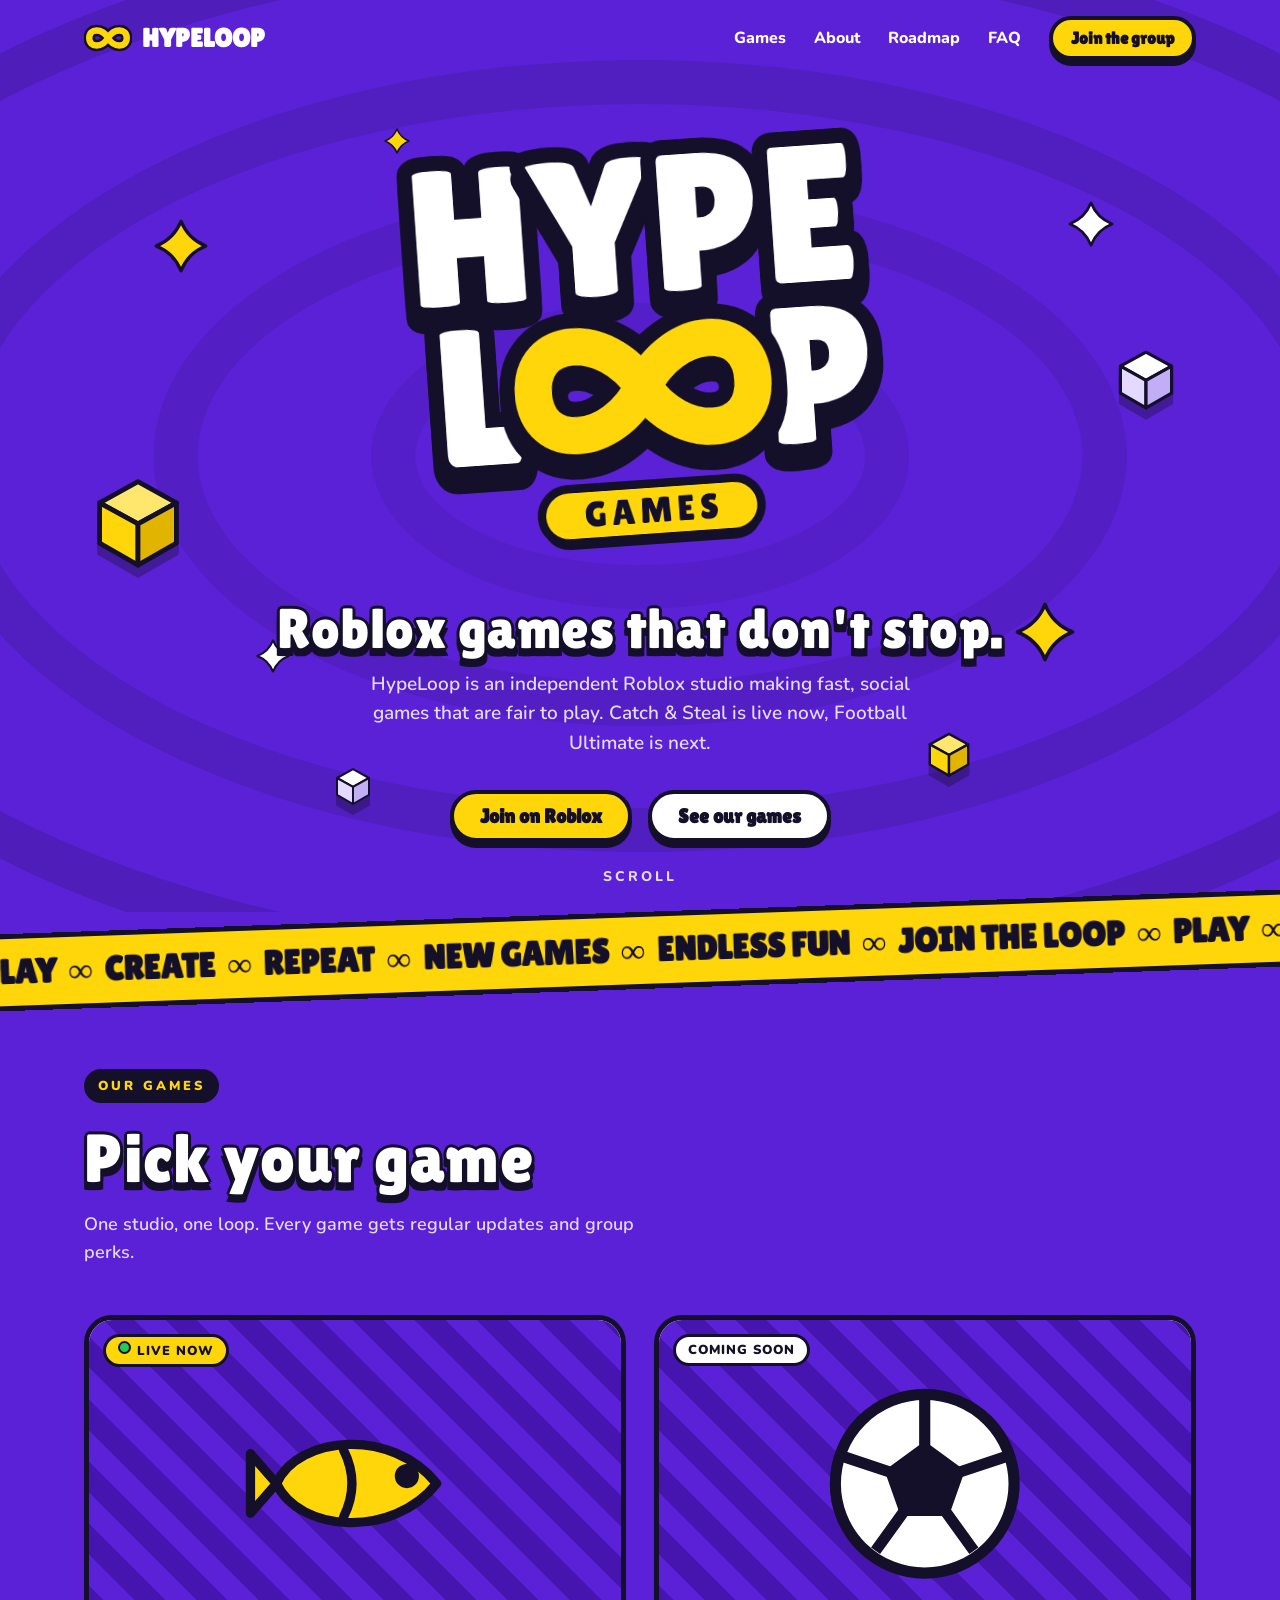
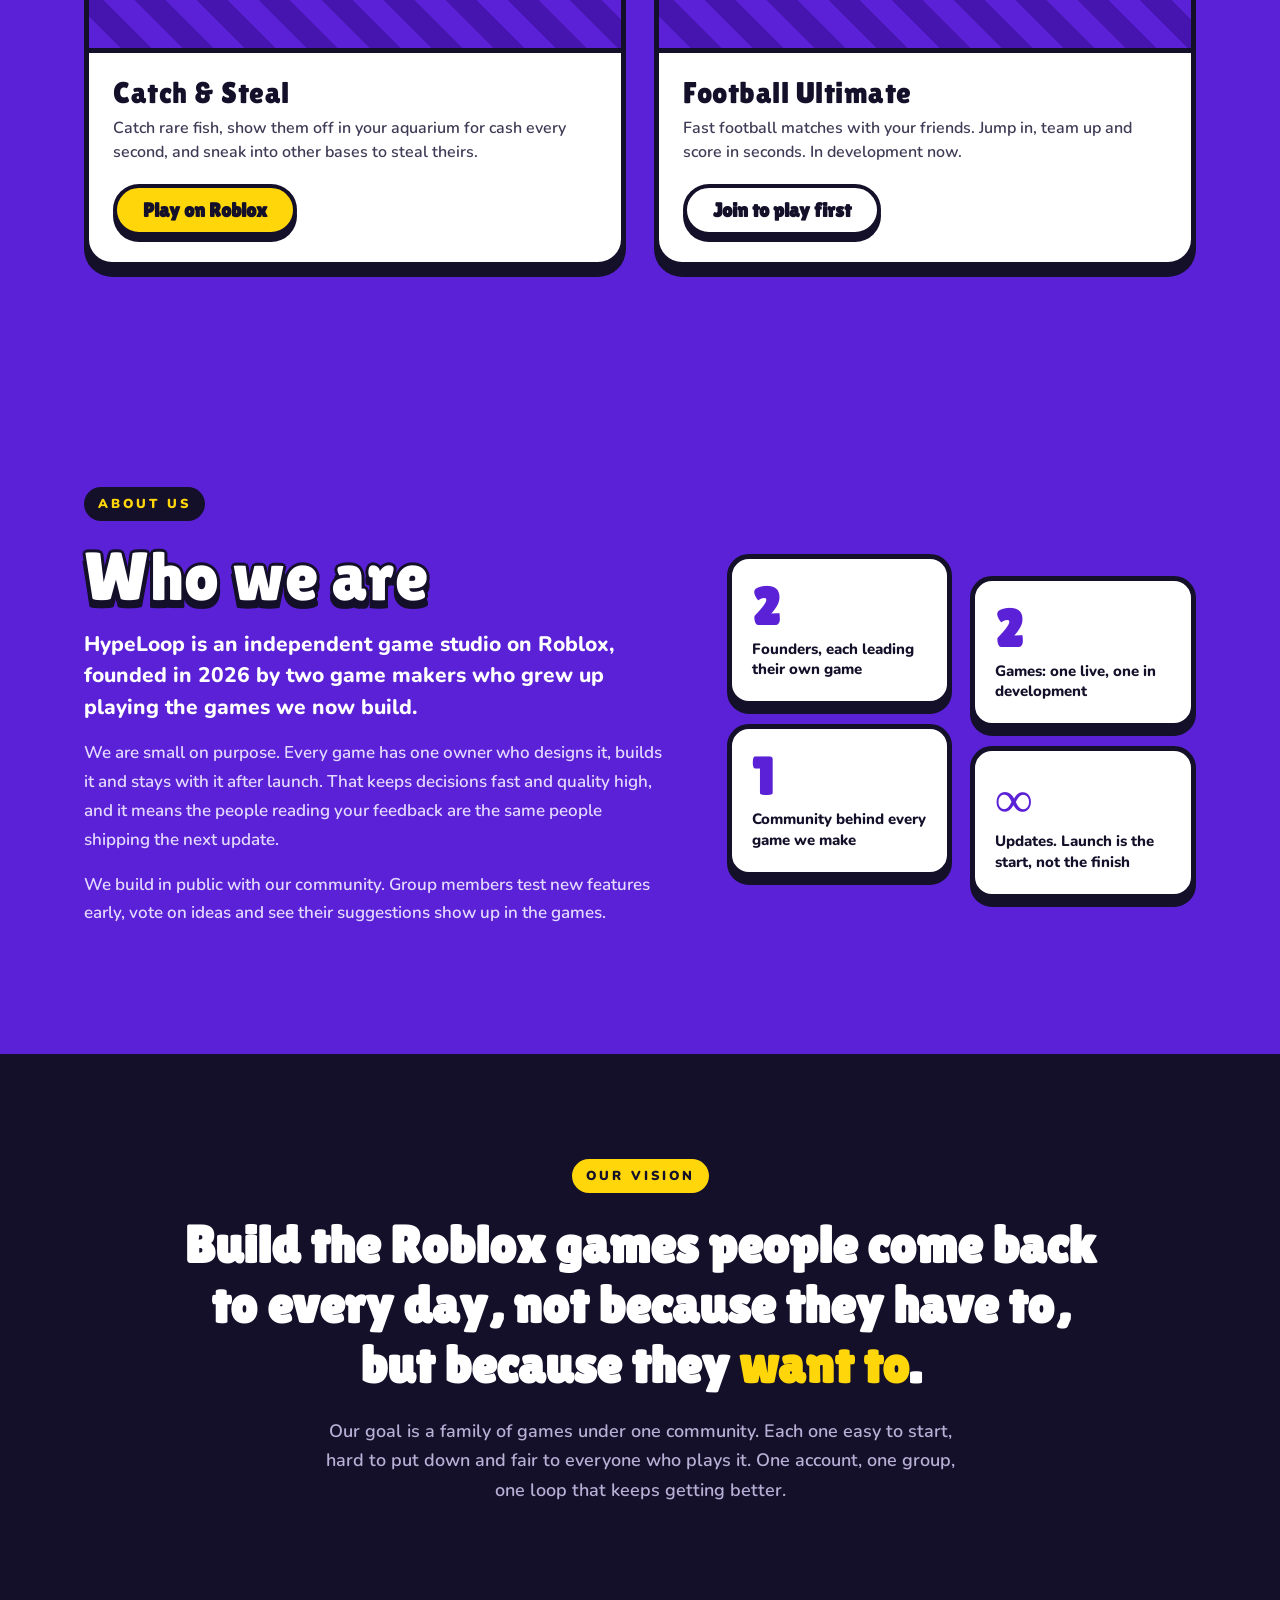
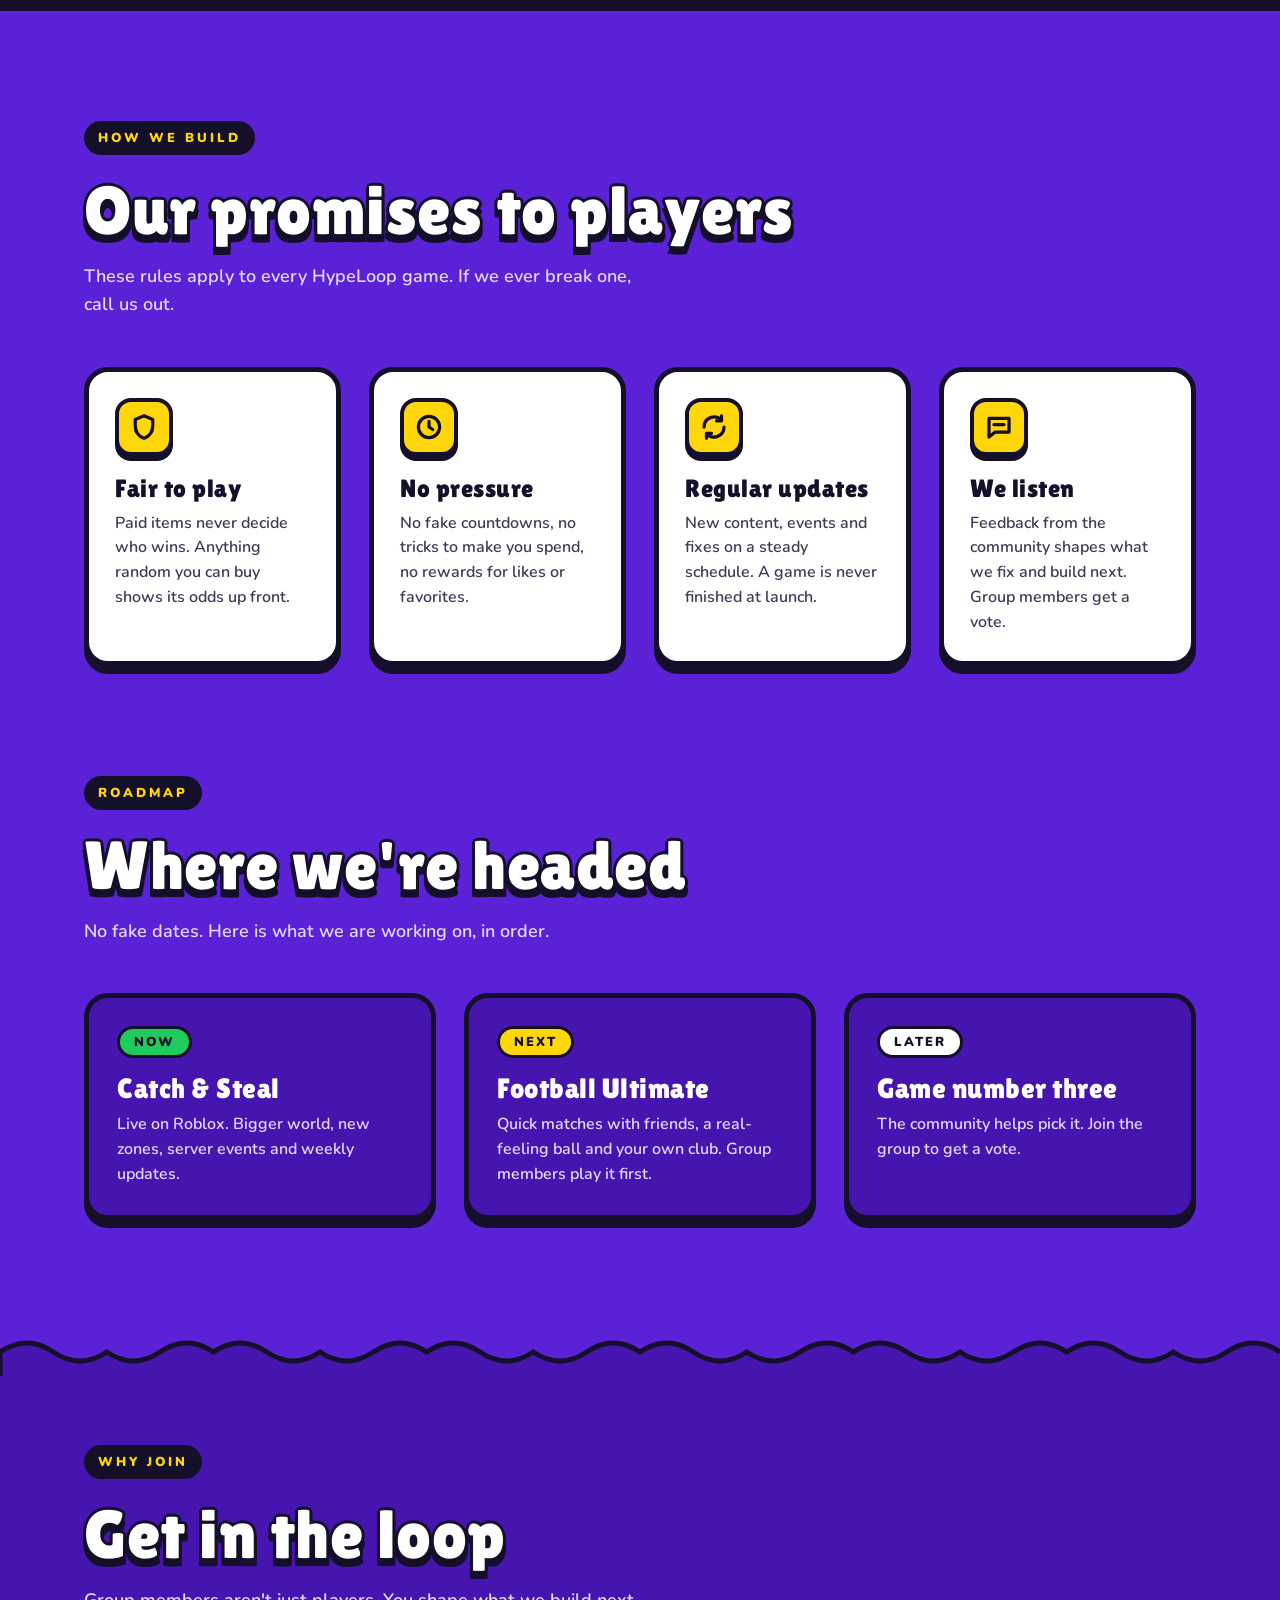
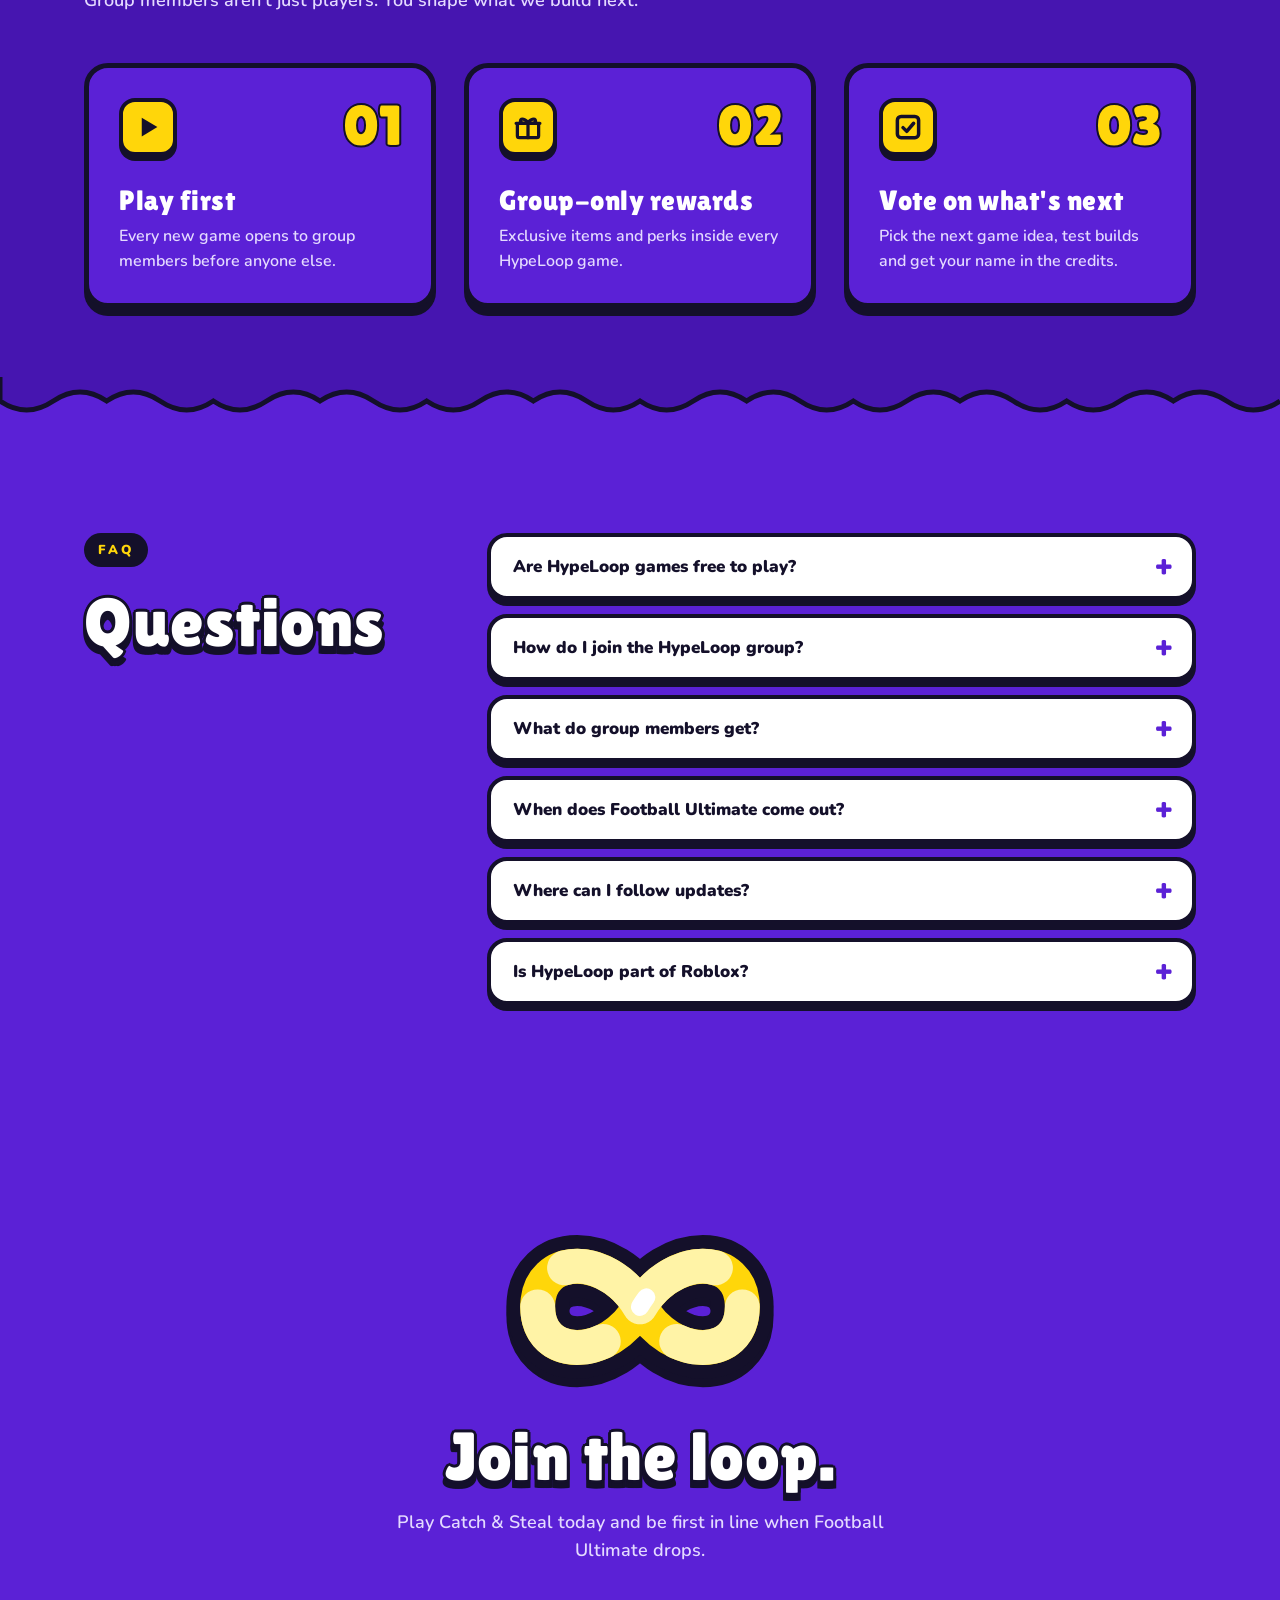
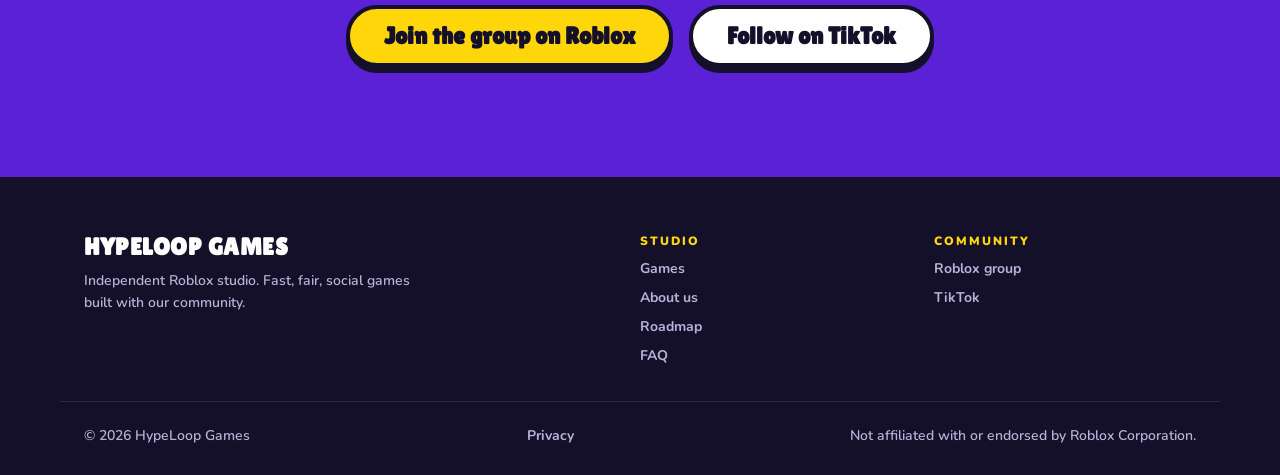
==== commit 8150bd41: "Add games, about, roadmap, FAQ and privacy policy - Games section: Catch & Steal live, Football Ulti" ====
--- a/index.html
+++ b/index.html
@@ -3,19 +3,20 @@
 <head>
 <meta charset="utf-8">
 <meta name="viewport" content="width=device-width, initial-scale=1">
-<title>Hypeloop Games | Roblox games that don't stop</title>
-<meta name="description" content="Hypeloop is a Roblox game studio building fast, replayable games. Join the community to play first.">
-<meta property="og:title" content="Hypeloop Games">
+<title>HypeLoop Games | Roblox games that don't stop</title>
+<meta name="description" content="HypeLoop is an independent Roblox studio making fast, social games that are fair to play. Play Catch & Steal now, Football Ultimate is coming soon.">
+<meta property="og:title" content="HypeLoop Games">
 <meta property="og:description" content="Roblox games that don't stop. Join the loop.">
-<meta property="og:image" content="og-image.png">
+<meta property="og:image" content="https://hypeloop.lol/og-image.png">
+<meta property="og:url" content="https://hypeloop.lol/">
 <meta property="og:type" content="website">
 <meta name="twitter:card" content="summary_large_image">
 <meta name="theme-color" content="#5B21D6">
 <link rel="apple-touch-icon" href="apple-touch-icon.png">
 <link rel="icon" href="data:image/svg+xml,<svg xmlns='http://www.w3.org/2000/svg' width='64' height='64' viewBox='0 0 512 512'><rect width='512' height='512' rx='0' fill='%235B21D6'/><g transform='rotate(-4 256 256)' stroke-linejoin='round' stroke-linecap='round' fill='none'><path transform='translate(0 16)' d='M256 256 C308 166 426 166 426 256 C426 346 308 346 256 256 C204 166 86 166 86 256 C86 346 204 346 256 256 Z' stroke='%2314102A' stroke-width='104'/><path d='M256 256 C308 166 426 166 426 256 C426 346 308 346 256 256 C204 166 86 166 86 256 C86 346 204 346 256 256 Z' stroke='%2314102A' stroke-width='104'/><path d='M256 256 C308 166 426 166 426 256 C426 346 308 346 256 256 C204 166 86 166 86 256 C86 346 204 346 256 256 Z' stroke='%23FFD60A' stroke-width='58'/></g></svg>">
-<link rel="preconnect" href="https://fonts.googleapis.com">
-<link rel="preconnect" href="https://fonts.gstatic.com" crossorigin>
-<link href="https://fonts.googleapis.com/css2?family=Lilita+One&family=Nunito:wght@600;800;900&display=swap" rel="stylesheet">
+<link rel="preload" href="fonts/lilita-one-latin.woff2" as="font" type="font/woff2" crossorigin>
+<link rel="preload" href="fonts/nunito-latin.woff2" as="font" type="font/woff2" crossorigin>
+<link rel="stylesheet" href="fonts/fonts.css">
 <style>
 :root{--purple:#5B21D6;--purple-d:#4615B0;--yellow:#FFD60A;--ink:#14102A;--white:#fff;--muted:#E4DAFF}
 *{box-sizing:border-box}
@@ -49,6 +50,7 @@
 .btn.white{background:var(--white)}
 .btn.small{min-height:44px;font-size:17px;padding:0 18px}
 .btn svg{width:22px;height:22px}
+.btn{white-space:nowrap}
 
 /* hero */
 .hero{position:relative;min-height:100vh;display:flex;align-items:center;justify-content:center;text-align:center;padding:110px 0 70px;overflow:hidden}
@@ -60,7 +62,7 @@
 .ring:nth-child(4){width:42vw;height:34vh;animation-delay:.35s,1.8s;opacity:.08}
 @keyframes ring{to{transform:translate(-50%,-50%) scale(1)}}
 @keyframes breathe{0%,100%{transform:translate(-50%,-50%) scale(1)}50%{transform:translate(-50%,-50%) scale(1.04)}}
-.hero-in{position:relative;z-index:2;will-change:transform}
+.hero-in{position:relative;z-index:2;will-change:transform;padding:0 16px}
 .hero-logo{width:min(540px,86vw,58vh);height:auto;display:block;margin:0 auto;cursor:pointer;overflow:visible}
 .hero-logo .drop,.hero-logo .slide-l,.hero-logo .slide-r,.hero-logo .pop{transform-box:fill-box;transform-origin:center;animation-fill-mode:both;animation-duration:.6s;animation-timing-function:cubic-bezier(.34,1.8,.5,1)}
 .hero-logo .drop{animation-name:drop}
@@ -108,7 +110,14 @@
 .badge{position:absolute;top:14px;left:14px;background:var(--yellow);border:3px solid var(--ink);border-radius:999px;padding:4px 12px;font-weight:900;font-size:13px;letter-spacing:1px}
 .card-body{padding:22px 24px 26px}
 .card-body h3{font-size:30px;margin-bottom:6px}
-.card-body p{margin:0;color:#3F3A55;line-height:1.5}
+.card-body p{margin:0 0 20px;color:#3F3A55;line-height:1.5}
+.card{display:flex;flex-direction:column}
+.card-body{flex:1;display:flex;flex-direction:column;align-items:flex-start}
+.card-btn{margin-top:auto}
+.badge.soon{background:var(--white)}
+.badge.live::before{content:"";display:inline-block;width:9px;height:9px;border-radius:50%;background:#1FCB5B;border:2px solid var(--ink);margin-right:6px;vertical-align:1px}
+.games{padding-top:80px}
+.games .grid{grid-template-columns:repeat(auto-fit,minmax(min(300px,100%),1fr))}
 
 .perks{background:var(--purple-d);padding-top:70px;padding-bottom:70px}
 .perk{background:var(--purple);border:5px solid var(--ink);border-radius:24px;padding:30px;box-shadow:0 8px 0 var(--ink)}
@@ -120,8 +129,70 @@
 .join .sec-sub{margin:0 auto 40px}
 .socials{display:flex;flex-wrap:wrap;justify-content:center;gap:16px}
 
-footer{background:var(--ink);color:#B9B0D6;padding:34px 0;font-size:14px}
-.foot{display:flex;justify-content:space-between;gap:16px;flex-wrap:wrap;align-items:center}
+footer{background:var(--ink);color:#B9B0D6;padding:56px 0 30px;font-size:14px}
+.foot{display:flex;justify-content:space-between;gap:16px;flex-wrap:wrap;align-items:center;border-top:1px solid #2E2650;padding-top:24px}
+.foot-top{display:grid;grid-template-columns:2fr 1fr 1fr;gap:32px;margin-bottom:36px}
+.foot-name{font-family:'Lilita One';font-size:24px;color:var(--white);letter-spacing:.5px}
+.foot-brand p{max-width:340px;line-height:1.55;margin:10px 0 0}
+.foot-col{display:flex;flex-direction:column;gap:10px}
+.foot-h{font-weight:900;color:var(--yellow);letter-spacing:2px;font-size:12px;text-transform:uppercase}
+.foot-col a{text-decoration:none;font-weight:700}
+.foot-col a:hover{color:var(--white)}
+.foot-legal{display:flex;gap:18px}
+.foot-legal a{font-weight:700;text-decoration:none}
+.foot-legal a:hover{color:var(--white)}
+
+/* about */
+.about-grid{display:grid;grid-template-columns:1.25fr 1fr;gap:56px;align-items:center}
+.about p{color:var(--muted);font-size:17px;line-height:1.7;margin:0 0 16px;max-width:600px}
+.about .lead{color:var(--white);font-size:21px;font-weight:800;line-height:1.5}
+.facts{display:grid;grid-template-columns:1fr 1fr;gap:18px}
+.fact{background:var(--white);color:var(--ink);border:5px solid var(--ink);border-radius:22px;box-shadow:0 8px 0 var(--ink);padding:22px 20px;display:flex;flex-direction:column;gap:6px}
+.fact:nth-child(even){transform:translateY(22px)}
+.fact-n{font-family:'Lilita One';font-size:52px;line-height:1;color:var(--purple)}
+.fact-t{font-weight:800;line-height:1.35;font-size:15px}
+
+/* vision */
+.vision{background:var(--ink);text-align:center;padding:100px 0;border-block:5px solid var(--ink)}
+.kicker.yellow{background:var(--yellow);color:var(--ink)}
+.vision-quote{font-family:'Lilita One';font-size:clamp(30px,4.4vw,52px);line-height:1.15;max-width:920px;margin:6px auto 22px}
+.vision-quote .hl{color:var(--yellow)}
+.vision-sub{color:#B9B0D6;font-size:18px;line-height:1.65;max-width:640px;margin:0 auto}
+
+/* principles */
+.grid-4{grid-template-columns:repeat(auto-fit,minmax(min(230px,100%),1fr))}
+.pcard{background:var(--white);color:var(--ink);border:5px solid var(--ink);border-radius:24px;box-shadow:0 8px 0 var(--ink);padding:26px}
+.pcard h3{font-size:25px;margin:0 0 8px}
+.pcard p{margin:0;color:#3F3A55;line-height:1.55}
+
+/* roadmap */
+.roadmap{padding-top:0}
+.steps{list-style:none;margin:0;padding:0;display:grid;grid-template-columns:repeat(auto-fit,minmax(min(260px,100%),1fr));gap:28px;counter-reset:s}
+.step{position:relative;background:var(--purple-d);border:5px solid var(--ink);border-radius:24px;padding:28px;box-shadow:0 8px 0 var(--ink)}
+.step h3{font-size:28px;margin:14px 0 8px}
+.step p{margin:0;color:var(--muted);line-height:1.55}
+.step-tag{display:inline-block;border:3px solid var(--ink);border-radius:999px;padding:4px 14px;font-weight:900;font-size:13px;letter-spacing:2px;color:var(--ink)}
+.step-tag.now{background:#1FCB5B}
+.step-tag.next{background:var(--yellow)}
+.step-tag.later{background:var(--white)}
+
+/* faq */
+.faq-wrap{display:grid;grid-template-columns:1fr 2fr;gap:48px;align-items:start}
+.faq-list{display:flex;flex-direction:column;gap:14px}
+.faq details{background:var(--white);color:var(--ink);border:4px solid var(--ink);border-radius:20px;box-shadow:0 6px 0 var(--ink);overflow:hidden}
+.faq summary{cursor:pointer;list-style:none;padding:18px 56px 18px 22px;font-weight:900;font-size:17px;position:relative}
+.faq summary::-webkit-details-marker{display:none}
+.faq summary::after{content:"+";position:absolute;right:20px;top:50%;transform:translateY(-50%);font-family:'Lilita One';font-size:28px;color:var(--purple);transition:transform .2s}
+.faq details[open] summary::after{transform:translateY(-50%) rotate(45deg)}
+.faq details p{margin:0;padding:0 22px 20px;color:#3F3A55;line-height:1.6}
+
+@media (max-width:900px){
+ .about-grid,.faq-wrap{grid-template-columns:1fr;gap:36px}
+ .foot-top{grid-template-columns:1fr 1fr}
+ .foot-brand{grid-column:1/-1}
+ .nav-links{gap:18px}
+}
+@media (max-width:1000px){.nav-links a.txt[href="#roadmap"],.nav-links a.txt[href="#faq"]{display:none}}
 
 /* scroll reveal */
 .reveal{opacity:0;transform:translateY(50px) scale(.96);transition:opacity .7s ease,transform .7s cubic-bezier(.34,1.56,.64,1)}
@@ -175,7 +246,10 @@
  <div class="wrap nav-in">
   <a class="brand" href="#top"><svg class="nav-icon" viewBox="40 120 432 272" aria-hidden="true"><g stroke-linecap="round" fill="none"><path d="M256 256 C308 166 426 166 426 256 C426 346 308 346 256 256 C204 166 86 166 86 256 C86 346 204 346 256 256 Z" stroke="#14102A" stroke-width="104"/><path d="M256 256 C308 166 426 166 426 256 C426 346 308 346 256 256 C204 166 86 166 86 256 C86 346 204 346 256 256 Z" stroke="#FFD60A" stroke-width="58"/></g></svg><span>HYPELOOP</span></a>
   <div class="nav-links">
-   <a class="txt" href="#perks">Why join</a>
+   <a class="txt" href="#games">Games</a>
+   <a class="txt" href="#about">About</a>
+   <a class="txt" href="#roadmap">Roadmap</a>
+   <a class="txt" href="#faq">FAQ</a>
    <a class="btn small" href="https://www.roblox.com/communities/856897138/HypeLoop" target="_blank" rel="noopener">Join the group</a>
   </div>
  </div>
@@ -194,11 +268,12 @@
  <div class="float" style="--s:48px;--d:2.5s;--t:6s;right:24%;top:80%"><svg viewBox="0 0 100 100" aria-hidden="true"><g stroke="#14102A" stroke-width="5" stroke-linejoin="round"><polygon points="50,8 90,30 50,52 10,30" fill="#FFE66D"/><polygon points="10,30 50,52 50,95 10,72" fill="#FFD60A"/><polygon points="90,30 50,52 50,95 90,72" fill="#E0B400"/></g></svg></div>
  <div class="float" style="--s:40px;--d:2.6s;--t:4.2s;--r0:6deg;--r1:-10deg;left:26%;top:84%"><svg viewBox="0 0 100 100" aria-hidden="true"><g stroke="#14102A" stroke-width="5" stroke-linejoin="round"><polygon points="50,8 90,30 50,52 10,30" fill="#FFFFFF"/><polygon points="10,30 50,52 50,95 10,72" fill="#E4DAFF"/><polygon points="90,30 50,52 50,95 90,72" fill="#C2AEF7"/></g></svg></div>
  <div class="hero-in" id="heroIn">
-  <svg id="heroLogo" class="hero-logo" viewBox="292 63 617 546" role="img" aria-label="Hypeloop Games"><g transform="rotate(-4 600 330)"><g class="drop" style="animation-delay:0.55s"><path transform="translate(0 14) translate(332.97 280) scale(0.23 -0.23)" d="M594 17Q594 0 493.0 0.0Q392 0 392 17V247H252V17Q252 0 151.0 0.0Q50 0 50 17V680Q50 701 151.0 701.0Q252 701 252 680V445H392V678Q392 692 442 698Q468 700 493 700L544 698Q594 692 594 678Z" fill="#14102A" stroke="#14102A" stroke-width="156.5" stroke-linejoin="round"/><path transform="translate(332.97 280) scale(0.23 -0.23)" d="M594 17Q594 0 493.0 0.0Q392 0 392 17V247H252V17Q252 0 151.0 0.0Q50 0 50 17V680Q50 701 151.0 701.0Q252 701 252 680V445H392V678Q392 692 442 698Q468 700 493 700L544 698Q594 692 594 678Z" fill="#14102A" stroke="#14102A" stroke-width="156.5" stroke-linejoin="round"/><path transform="translate(332.97 280) scale(0.23 -0.23)" d="M594 17Q594 0 493.0 0.0Q392 0 392 17V247H252V17Q252 0 151.0 0.0Q50 0 50 17V680Q50 701 151.0 701.0Q252 701 252 680V445H392V678Q392 692 442 698Q468 700 493 700L544 698Q594 692 594 678Z" fill="#FFFFFF"/></g><g class="drop" style="animation-delay:0.63s"><path transform="translate(0 14) translate(481.09 280) scale(0.23 -0.23)" d="M398 667Q411 702 526 702Q555 702 594.5 698.0Q634 694 631 688L423 270V26Q423 9 368 2Q340 -2 313.0 -2.0Q286 -2 259 1Q204 8 204 26V264L-11 686Q-15 692 30.0 697.5Q75 703 106 703Q229 703 241 667L314 463Z" fill="#14102A" stroke="#14102A" stroke-width="156.5" stroke-linejoin="round"/><path transform="translate(481.09 280) scale(0.23 -0.23)" d="M398 667Q411 702 526 702Q555 702 594.5 698.0Q634 694 631 688L423 270V26Q423 9 368 2Q340 -2 313.0 -2.0Q286 -2 259 1Q204 8 204 26V264L-11 686Q-15 692 30.0 697.5Q75 703 106 703Q229 703 241 667L314 463Z" fill="#14102A" stroke="#14102A" stroke-width="156.5" stroke-linejoin="round"/><path transform="translate(481.09 280) scale(0.23 -0.23)" d="M398 667Q411 702 526 702Q555 702 594.5 698.0Q634 694 631 688L423 270V26Q423 9 368 2Q340 -2 313.0 -2.0Q286 -2 259 1Q204 8 204 26V264L-11 686Q-15 692 30.0 697.5Q75 703 106 703Q229 703 241 667L314 463Z" fill="#FFFFFF"/></g><g class="drop" style="animation-delay:0.71s"><path transform="translate(0 14) translate(622.54 280) scale(0.23 -0.23)" d="M137 -2Q46 -2 46 18V666Q46 700 77 700H253Q401 700 466.5 639.0Q532 578 532 462Q532 366 470 286Q439 246 379.0 222.0Q319 198 239 198V19Q239 7 201.5 2.5Q164 -2 137 -2ZM239 526V368H252Q287 368 311.0 390.0Q335 412 335.0 452.0Q335 492 318.5 509.0Q302 526 260 526Z" fill="#14102A" stroke="#14102A" stroke-width="156.5" stroke-linejoin="round"/><path transform="translate(622.54 280) scale(0.23 -0.23)" d="M137 -2Q46 -2 46 18V666Q46 700 77 700H253Q401 700 466.5 639.0Q532 578 532 462Q532 366 470 286Q439 246 379.0 222.0Q319 198 239 198V19Q239 7 201.5 2.5Q164 -2 137 -2ZM239 526V368H252Q287 368 311.0 390.0Q335 412 335.0 452.0Q335 492 318.5 509.0Q302 526 260 526Z" fill="#14102A" stroke="#14102A" stroke-width="156.5" stroke-linejoin="round"/><path transform="translate(622.54 280) scale(0.23 -0.23)" d="M137 -2Q46 -2 46 18V666Q46 700 77 700H253Q401 700 466.5 639.0Q532 578 532 462Q532 366 470 286Q439 246 379.0 222.0Q319 198 239 198V19Q239 7 201.5 2.5Q164 -2 137 -2ZM239 526V368H252Q287 368 311.0 390.0Q335 412 335.0 452.0Q335 492 318.5 509.0Q302 526 260 526Z" fill="#FFFFFF"/></g><g class="drop" style="animation-delay:0.79s"><path transform="translate(0 14) translate(753.64 280) scale(0.23 -0.23)" d="M375 422Q394 422 394 352Q394 331 389.5 302.5Q385 274 373 274H246V174H430Q447 174 453 130Q456 111 456.0 89.5Q456 68 450.0 34.0Q444 0 430 0H88Q50 0 50 31V674Q50 700 73 700H431Q452 700 452.0 611.5Q452 523 431 523H246V422Z" fill="#14102A" stroke="#14102A" stroke-width="156.5" stroke-linejoin="round"/><path transform="translate(753.64 280) scale(0.23 -0.23)" d="M375 422Q394 422 394 352Q394 331 389.5 302.5Q385 274 373 274H246V174H430Q447 174 453 130Q456 111 456.0 89.5Q456 68 450.0 34.0Q444 0 430 0H88Q50 0 50 31V674Q50 700 73 700H431Q452 700 452.0 611.5Q452 523 431 523H246V422Z" fill="#14102A" stroke="#14102A" stroke-width="156.5" stroke-linejoin="round"/><path transform="translate(753.64 280) scale(0.23 -0.23)" d="M375 422Q394 422 394 352Q394 331 389.5 302.5Q385 274 373 274H246V174H430Q447 174 453 130Q456 111 456.0 89.5Q456 68 450.0 34.0Q444 0 430 0H88Q50 0 50 31V674Q50 700 73 700H431Q452 700 452.0 611.5Q452 523 431 523H246V422Z" fill="#FFFFFF"/></g><g class="slide-l" style="animation-delay:0.95s"><path transform="translate(0 14) translate(354.95 470) scale(0.23 -0.23)" d="M40 59V681Q40 702 141.5 702.0Q243 702 243 681V191H397Q415 191 422 144Q425 121 425.0 97.0Q425 73 422 48Q414 0 396 0H88Q66 0 53.0 18.0Q40 36 40 59Z" fill="#14102A" stroke="#14102A" stroke-width="156.5" stroke-linejoin="round"/><path transform="translate(354.95 470) scale(0.23 -0.23)" d="M40 59V681Q40 702 141.5 702.0Q243 702 243 681V191H397Q415 191 422 144Q425 121 425.0 97.0Q425 73 422 48Q414 0 396 0H88Q66 0 53.0 18.0Q40 36 40 59Z" fill="#14102A" stroke="#14102A" stroke-width="156.5" stroke-linejoin="round"/><path transform="translate(354.95 470) scale(0.23 -0.23)" d="M40 59V681Q40 702 141.5 702.0Q243 702 243 681V191H397Q415 191 422 144Q425 121 425.0 97.0Q425 73 422 48Q414 0 396 0H88Q66 0 53.0 18.0Q40 36 40 59Z" fill="#FFFFFF"/></g><g class="slide-r" style="animation-delay:1.00s"><path transform="translate(0 14) translate(745.00 470) scale(0.23 -0.23)" d="M137 -2Q46 -2 46 18V666Q46 700 77 700H253Q401 700 466.5 639.0Q532 578 532 462Q532 366 470 286Q439 246 379.0 222.0Q319 198 239 198V19Q239 7 201.5 2.5Q164 -2 137 -2ZM239 526V368H252Q287 368 311.0 390.0Q335 412 335.0 452.0Q335 492 318.5 509.0Q302 526 260 526Z" fill="#14102A" stroke="#14102A" stroke-width="156.5" stroke-linejoin="round"/><path transform="translate(745.00 470) scale(0.23 -0.23)" d="M137 -2Q46 -2 46 18V666Q46 700 77 700H253Q401 700 466.5 639.0Q532 578 532 462Q532 366 470 286Q439 246 379.0 222.0Q319 198 239 198V19Q239 7 201.5 2.5Q164 -2 137 -2ZM239 526V368H252Q287 368 311.0 390.0Q335 412 335.0 452.0Q335 492 318.5 509.0Q302 526 260 526Z" fill="#14102A" stroke="#14102A" stroke-width="156.5" stroke-linejoin="round"/><path transform="translate(745.00 470) scale(0.23 -0.23)" d="M137 -2Q46 -2 46 18V666Q46 700 77 700H253Q401 700 466.5 639.0Q532 578 532 462Q532 366 470 286Q439 246 379.0 222.0Q319 198 239 198V19Q239 7 201.5 2.5Q164 -2 137 -2ZM239 526V368H252Q287 368 311.0 390.0Q335 412 335.0 452.0Q335 492 318.5 509.0Q302 526 260 526Z" fill="#FFFFFF"/></g><g class="inf"><path transform="translate(0 12)" d="M600 390 C640 320 730 320 730 390 C730 460 640 460 600 390 C560 320 470 320 470 390 C470 460 560 460 600 390 Z" pathLength="1" class="draw" fill="none" stroke="#14102A" stroke-width="80" stroke-linecap="round" stroke-linejoin="round"/><path d="M600 390 C640 320 730 320 730 390 C730 460 640 460 600 390 C560 320 470 320 470 390 C470 460 560 460 600 390 Z" pathLength="1" class="draw" fill="none" stroke="#14102A" stroke-width="80" stroke-linecap="round" stroke-linejoin="round"/><path d="M600 390 C640 320 730 320 730 390 C730 460 640 460 600 390 C560 320 470 320 470 390 C470 460 560 460 600 390 Z" pathLength="1" class="draw" fill="none" stroke="#FFD60A" stroke-width="44" stroke-linecap="round" stroke-linejoin="round"/></g><g class="pop" style="animation-delay:1.3s"><rect x="470" y="513" width="260" height="64" rx="32" fill="#14102A"/><rect x="470" y="505" width="260" height="64" rx="32" fill="#FFD60A" stroke="#14102A" stroke-width="10"/><path transform="translate(520.65 551) scale(0.042 -0.042)" d="M420 209 422 345Q422 359 451.0 363.5Q480 368 499 368L538 365Q576 359 576 344L572 31Q552 17 491.5 3.5Q431 -10 353 -10Q208 -10 119.0 84.0Q30 178 30 360Q30 515 117.0 612.0Q204 709 358 709Q428 709 484.5 695.5Q541 682 562 659Q563 651 563.0 629.0Q563 607 548.0 566.5Q533 526 514.0 506.0Q495 486 486.5 486.0Q478 486 468.5 493.5Q459 501 431.0 509.5Q403 518 377 518Q315 518 276.5 478.0Q238 438 238.0 354.0Q238 270 277.5 226.5Q317 183 368.5 183.0Q420 183 420 209Z" fill="#14102A"/><path transform="translate(552.74 551) scale(0.042 -0.042)" d="M520 -2Q433 -2 426 26L393 155H234L205 31Q199 0 109 0Q61 0 38.0 5.5Q15 11 15 14L192 691Q192 699 329.0 699.0Q466 699 466 691L639 13Q639 6 593.0 2.0Q547 -2 520 -2ZM259 282H364L319 489H313Z" fill="#14102A"/><path transform="translate(586.25 551) scale(0.042 -0.042)" d="M750 -1Q661 -1 661 19L640 420L518 14Q514 2 450.0 2.0Q386 2 384 13L258 424L244 25Q243 10 206.0 4.5Q169 -1 144.5 -1.0Q120 -1 97 2Q49 9 50 27L73 677Q73 701 195 701Q231 701 283.0 695.5Q335 690 341 674L453 359L551 675Q560 701 689 701Q726 701 777.5 695.5Q829 690 829 676L858 20Q858 9 819.0 4.0Q780 -1 750 -1Z" fill="#14102A"/><path transform="translate(630.34 551) scale(0.042 -0.042)" d="M375 422Q394 422 394 352Q394 331 389.5 302.5Q385 274 373 274H246V174H430Q447 174 453 130Q456 111 456.0 89.5Q456 68 450.0 34.0Q444 0 430 0H88Q50 0 50 31V674Q50 700 73 700H431Q452 700 452.0 611.5Q452 523 431 523H246V422Z" fill="#14102A"/><path transform="translate(657.05 551) scale(0.042 -0.042)" d="M76 244Q95 229 141.5 203.0Q188 177 230.5 177.0Q273 177 273 210Q273 225 261.0 236.5Q249 248 217.0 263.0Q185 278 169.0 286.5Q153 295 126.5 314.5Q100 334 86 355Q46 412 46.0 500.0Q46 588 111.5 648.5Q177 709 283 709Q355 709 416.0 693.5Q477 678 479 653Q479 650 479 647Q479 612 457.0 558.5Q435 505 426 499Q362 532 311.5 532.0Q261 532 261 496Q261 474 298 457Q306 453 321.0 446.0Q336 439 355.5 429.5Q375 420 397.5 405.5Q420 391 446 367Q499 317 499 235Q499 128 440.0 60.0Q381 -8 258 -10Q198 -10 149.5 0.0Q101 10 65.0 39.0Q29 68 29.0 109.0Q29 150 44.0 190.5Q59 231 76 244Z" fill="#14102A"/></g></g></svg>
+  <svg id="heroLogo" class="hero-logo" viewBox="292 63 617 546" role="img" aria-label="HypeLoop Games"><g transform="rotate(-4 600 330)"><g class="drop" style="animation-delay:0.55s"><path transform="translate(0 14) translate(332.97 280) scale(0.23 -0.23)" d="M594 17Q594 0 493.0 0.0Q392 0 392 17V247H252V17Q252 0 151.0 0.0Q50 0 50 17V680Q50 701 151.0 701.0Q252 701 252 680V445H392V678Q392 692 442 698Q468 700 493 700L544 698Q594 692 594 678Z" fill="#14102A" stroke="#14102A" stroke-width="156.5" stroke-linejoin="round"/><path transform="translate(332.97 280) scale(0.23 -0.23)" d="M594 17Q594 0 493.0 0.0Q392 0 392 17V247H252V17Q252 0 151.0 0.0Q50 0 50 17V680Q50 701 151.0 701.0Q252 701 252 680V445H392V678Q392 692 442 698Q468 700 493 700L544 698Q594 692 594 678Z" fill="#14102A" stroke="#14102A" stroke-width="156.5" stroke-linejoin="round"/><path transform="translate(332.97 280) scale(0.23 -0.23)" d="M594 17Q594 0 493.0 0.0Q392 0 392 17V247H252V17Q252 0 151.0 0.0Q50 0 50 17V680Q50 701 151.0 701.0Q252 701 252 680V445H392V678Q392 692 442 698Q468 700 493 700L544 698Q594 692 594 678Z" fill="#FFFFFF"/></g><g class="drop" style="animation-delay:0.63s"><path transform="translate(0 14) translate(481.09 280) scale(0.23 -0.23)" d="M398 667Q411 702 526 702Q555 702 594.5 698.0Q634 694 631 688L423 270V26Q423 9 368 2Q340 -2 313.0 -2.0Q286 -2 259 1Q204 8 204 26V264L-11 686Q-15 692 30.0 697.5Q75 703 106 703Q229 703 241 667L314 463Z" fill="#14102A" stroke="#14102A" stroke-width="156.5" stroke-linejoin="round"/><path transform="translate(481.09 280) scale(0.23 -0.23)" d="M398 667Q411 702 526 702Q555 702 594.5 698.0Q634 694 631 688L423 270V26Q423 9 368 2Q340 -2 313.0 -2.0Q286 -2 259 1Q204 8 204 26V264L-11 686Q-15 692 30.0 697.5Q75 703 106 703Q229 703 241 667L314 463Z" fill="#14102A" stroke="#14102A" stroke-width="156.5" stroke-linejoin="round"/><path transform="translate(481.09 280) scale(0.23 -0.23)" d="M398 667Q411 702 526 702Q555 702 594.5 698.0Q634 694 631 688L423 270V26Q423 9 368 2Q340 -2 313.0 -2.0Q286 -2 259 1Q204 8 204 26V264L-11 686Q-15 692 30.0 697.5Q75 703 106 703Q229 703 241 667L314 463Z" fill="#FFFFFF"/></g><g class="drop" style="animation-delay:0.71s"><path transform="translate(0 14) translate(622.54 280) scale(0.23 -0.23)" d="M137 -2Q46 -2 46 18V666Q46 700 77 700H253Q401 700 466.5 639.0Q532 578 532 462Q532 366 470 286Q439 246 379.0 222.0Q319 198 239 198V19Q239 7 201.5 2.5Q164 -2 137 -2ZM239 526V368H252Q287 368 311.0 390.0Q335 412 335.0 452.0Q335 492 318.5 509.0Q302 526 260 526Z" fill="#14102A" stroke="#14102A" stroke-width="156.5" stroke-linejoin="round"/><path transform="translate(622.54 280) scale(0.23 -0.23)" d="M137 -2Q46 -2 46 18V666Q46 700 77 700H253Q401 700 466.5 639.0Q532 578 532 462Q532 366 470 286Q439 246 379.0 222.0Q319 198 239 198V19Q239 7 201.5 2.5Q164 -2 137 -2ZM239 526V368H252Q287 368 311.0 390.0Q335 412 335.0 452.0Q335 492 318.5 509.0Q302 526 260 526Z" fill="#14102A" stroke="#14102A" stroke-width="156.5" stroke-linejoin="round"/><path transform="translate(622.54 280) scale(0.23 -0.23)" d="M137 -2Q46 -2 46 18V666Q46 700 77 700H253Q401 700 466.5 639.0Q532 578 532 462Q532 366 470 286Q439 246 379.0 222.0Q319 198 239 198V19Q239 7 201.5 2.5Q164 -2 137 -2ZM239 526V368H252Q287 368 311.0 390.0Q335 412 335.0 452.0Q335 492 318.5 509.0Q302 526 260 526Z" fill="#FFFFFF"/></g><g class="drop" style="animation-delay:0.79s"><path transform="translate(0 14) translate(753.64 280) scale(0.23 -0.23)" d="M375 422Q394 422 394 352Q394 331 389.5 302.5Q385 274 373 274H246V174H430Q447 174 453 130Q456 111 456.0 89.5Q456 68 450.0 34.0Q444 0 430 0H88Q50 0 50 31V674Q50 700 73 700H431Q452 700 452.0 611.5Q452 523 431 523H246V422Z" fill="#14102A" stroke="#14102A" stroke-width="156.5" stroke-linejoin="round"/><path transform="translate(753.64 280) scale(0.23 -0.23)" d="M375 422Q394 422 394 352Q394 331 389.5 302.5Q385 274 373 274H246V174H430Q447 174 453 130Q456 111 456.0 89.5Q456 68 450.0 34.0Q444 0 430 0H88Q50 0 50 31V674Q50 700 73 700H431Q452 700 452.0 611.5Q452 523 431 523H246V422Z" fill="#14102A" stroke="#14102A" stroke-width="156.5" stroke-linejoin="round"/><path transform="translate(753.64 280) scale(0.23 -0.23)" d="M375 422Q394 422 394 352Q394 331 389.5 302.5Q385 274 373 274H246V174H430Q447 174 453 130Q456 111 456.0 89.5Q456 68 450.0 34.0Q444 0 430 0H88Q50 0 50 31V674Q50 700 73 700H431Q452 700 452.0 611.5Q452 523 431 523H246V422Z" fill="#FFFFFF"/></g><g class="slide-l" style="animation-delay:0.95s"><path transform="translate(0 14) translate(354.95 470) scale(0.23 -0.23)" d="M40 59V681Q40 702 141.5 702.0Q243 702 243 681V191H397Q415 191 422 144Q425 121 425.0 97.0Q425 73 422 48Q414 0 396 0H88Q66 0 53.0 18.0Q40 36 40 59Z" fill="#14102A" stroke="#14102A" stroke-width="156.5" stroke-linejoin="round"/><path transform="translate(354.95 470) scale(0.23 -0.23)" d="M40 59V681Q40 702 141.5 702.0Q243 702 243 681V191H397Q415 191 422 144Q425 121 425.0 97.0Q425 73 422 48Q414 0 396 0H88Q66 0 53.0 18.0Q40 36 40 59Z" fill="#14102A" stroke="#14102A" stroke-width="156.5" stroke-linejoin="round"/><path transform="translate(354.95 470) scale(0.23 -0.23)" d="M40 59V681Q40 702 141.5 702.0Q243 702 243 681V191H397Q415 191 422 144Q425 121 425.0 97.0Q425 73 422 48Q414 0 396 0H88Q66 0 53.0 18.0Q40 36 40 59Z" fill="#FFFFFF"/></g><g class="slide-r" style="animation-delay:1.00s"><path transform="translate(0 14) translate(745.00 470) scale(0.23 -0.23)" d="M137 -2Q46 -2 46 18V666Q46 700 77 700H253Q401 700 466.5 639.0Q532 578 532 462Q532 366 470 286Q439 246 379.0 222.0Q319 198 239 198V19Q239 7 201.5 2.5Q164 -2 137 -2ZM239 526V368H252Q287 368 311.0 390.0Q335 412 335.0 452.0Q335 492 318.5 509.0Q302 526 260 526Z" fill="#14102A" stroke="#14102A" stroke-width="156.5" stroke-linejoin="round"/><path transform="translate(745.00 470) scale(0.23 -0.23)" d="M137 -2Q46 -2 46 18V666Q46 700 77 700H253Q401 700 466.5 639.0Q532 578 532 462Q532 366 470 286Q439 246 379.0 222.0Q319 198 239 198V19Q239 7 201.5 2.5Q164 -2 137 -2ZM239 526V368H252Q287 368 311.0 390.0Q335 412 335.0 452.0Q335 492 318.5 509.0Q302 526 260 526Z" fill="#14102A" stroke="#14102A" stroke-width="156.5" stroke-linejoin="round"/><path transform="translate(745.00 470) scale(0.23 -0.23)" d="M137 -2Q46 -2 46 18V666Q46 700 77 700H253Q401 700 466.5 639.0Q532 578 532 462Q532 366 470 286Q439 246 379.0 222.0Q319 198 239 198V19Q239 7 201.5 2.5Q164 -2 137 -2ZM239 526V368H252Q287 368 311.0 390.0Q335 412 335.0 452.0Q335 492 318.5 509.0Q302 526 260 526Z" fill="#FFFFFF"/></g><g class="inf"><path transform="translate(0 12)" d="M600 390 C640 320 730 320 730 390 C730 460 640 460 600 390 C560 320 470 320 470 390 C470 460 560 460 600 390 Z" pathLength="1" class="draw" fill="none" stroke="#14102A" stroke-width="80" stroke-linecap="round" stroke-linejoin="round"/><path d="M600 390 C640 320 730 320 730 390 C730 460 640 460 600 390 C560 320 470 320 470 390 C470 460 560 460 600 390 Z" pathLength="1" class="draw" fill="none" stroke="#14102A" stroke-width="80" stroke-linecap="round" stroke-linejoin="round"/><path d="M600 390 C640 320 730 320 730 390 C730 460 640 460 600 390 C560 320 470 320 470 390 C470 460 560 460 600 390 Z" pathLength="1" class="draw" fill="none" stroke="#FFD60A" stroke-width="44" stroke-linecap="round" stroke-linejoin="round"/></g><g class="pop" style="animation-delay:1.3s"><rect x="470" y="513" width="260" height="64" rx="32" fill="#14102A"/><rect x="470" y="505" width="260" height="64" rx="32" fill="#FFD60A" stroke="#14102A" stroke-width="10"/><path transform="translate(520.65 551) scale(0.042 -0.042)" d="M420 209 422 345Q422 359 451.0 363.5Q480 368 499 368L538 365Q576 359 576 344L572 31Q552 17 491.5 3.5Q431 -10 353 -10Q208 -10 119.0 84.0Q30 178 30 360Q30 515 117.0 612.0Q204 709 358 709Q428 709 484.5 695.5Q541 682 562 659Q563 651 563.0 629.0Q563 607 548.0 566.5Q533 526 514.0 506.0Q495 486 486.5 486.0Q478 486 468.5 493.5Q459 501 431.0 509.5Q403 518 377 518Q315 518 276.5 478.0Q238 438 238.0 354.0Q238 270 277.5 226.5Q317 183 368.5 183.0Q420 183 420 209Z" fill="#14102A"/><path transform="translate(552.74 551) scale(0.042 -0.042)" d="M520 -2Q433 -2 426 26L393 155H234L205 31Q199 0 109 0Q61 0 38.0 5.5Q15 11 15 14L192 691Q192 699 329.0 699.0Q466 699 466 691L639 13Q639 6 593.0 2.0Q547 -2 520 -2ZM259 282H364L319 489H313Z" fill="#14102A"/><path transform="translate(586.25 551) scale(0.042 -0.042)" d="M750 -1Q661 -1 661 19L640 420L518 14Q514 2 450.0 2.0Q386 2 384 13L258 424L244 25Q243 10 206.0 4.5Q169 -1 144.5 -1.0Q120 -1 97 2Q49 9 50 27L73 677Q73 701 195 701Q231 701 283.0 695.5Q335 690 341 674L453 359L551 675Q560 701 689 701Q726 701 777.5 695.5Q829 690 829 676L858 20Q858 9 819.0 4.0Q780 -1 750 -1Z" fill="#14102A"/><path transform="translate(630.34 551) scale(0.042 -0.042)" d="M375 422Q394 422 394 352Q394 331 389.5 302.5Q385 274 373 274H246V174H430Q447 174 453 130Q456 111 456.0 89.5Q456 68 450.0 34.0Q444 0 430 0H88Q50 0 50 31V674Q50 700 73 700H431Q452 700 452.0 611.5Q452 523 431 523H246V422Z" fill="#14102A"/><path transform="translate(657.05 551) scale(0.042 -0.042)" d="M76 244Q95 229 141.5 203.0Q188 177 230.5 177.0Q273 177 273 210Q273 225 261.0 236.5Q249 248 217.0 263.0Q185 278 169.0 286.5Q153 295 126.5 314.5Q100 334 86 355Q46 412 46.0 500.0Q46 588 111.5 648.5Q177 709 283 709Q355 709 416.0 693.5Q477 678 479 653Q479 650 479 647Q479 612 457.0 558.5Q435 505 426 499Q362 532 311.5 532.0Q261 532 261 496Q261 474 298 457Q306 453 321.0 446.0Q336 439 355.5 429.5Q375 420 397.5 405.5Q420 391 446 367Q499 317 499 235Q499 128 440.0 60.0Q381 -8 258 -10Q198 -10 149.5 0.0Q101 10 65.0 39.0Q29 68 29.0 109.0Q29 150 44.0 190.5Q59 231 76 244Z" fill="#14102A"/></g></g></svg>
   <h1 class="tagline chunky">Roblox games that don't stop.</h1>
-  <p class="sub">We're a crew building fast, chaotic, replayable Roblox games. Join the group to play every new drop first.</p>
+  <p class="sub">HypeLoop is an independent Roblox studio making fast, social games that are fair to play. Catch &amp; Steal is live now, Football Ultimate is next.</p>
   <div class="cta">
    <a class="btn" data-burst href="https://www.roblox.com/communities/856897138/HypeLoop" target="_blank" rel="noopener">Join on Roblox</a>
+   <a class="btn white" href="#games">See our games</a>
   </div>
  </div>
  <div class="scroll-hint">SCROLL</div>
@@ -206,7 +281,89 @@
 
 <div class="marquee" aria-hidden="true"><div class="marquee-track" id="marq"></div></div>
 
-<svg style="margin-top:40px;margin-bottom:-1px" class="wave" viewBox="0 0 1440 46" preserveAspectRatio="none" aria-hidden="true"><path d="M0 46 L0 22 Q30 4 60 22 T120 22 Q150 40 180 22 T240 22 Q270 4 300 22 T360 22 Q390 40 420 22 T480 22 Q510 4 540 22 T600 22 Q630 40 660 22 T720 22 Q750 4 780 22 T840 22 Q870 40 900 22 T960 22 Q990 4 1020 22 T1080 22 Q1110 40 1140 22 T1200 22 Q1230 4 1260 22 T1320 22 Q1350 40 1380 22 T1440 22 L1440 46 Z" fill="#4615B0"/><path d="M0 46 L0 22 Q30 4 60 22 T120 22 Q150 40 180 22 T240 22 Q270 4 300 22 T360 22 Q390 40 420 22 T480 22 Q510 4 540 22 T600 22 Q630 40 660 22 T720 22 Q750 4 780 22 T840 22 Q870 40 900 22 T960 22 Q990 4 1020 22 T1080 22 Q1110 40 1140 22 T1200 22 Q1230 4 1260 22 T1320 22 Q1350 40 1380 22 T1440 22" fill="none" stroke="#14102A" stroke-width="5" vector-effect="non-scaling-stroke"/></svg>
+
+<section class="games" id="games">
+ <div class="wrap">
+  <div class="reveal"><span class="kicker">OUR GAMES</span>
+  <h2 class="sec-title chunky">Pick your game</h2>
+  <p class="sec-sub">One studio, one loop. Every game gets regular updates and group perks.</p></div>
+  <div class="grid">
+   <article class="card reveal">
+    <div class="card-art"><span class="badge live">LIVE NOW</span>
+     <svg viewBox="0 0 120 80" aria-hidden="true"><g stroke="#14102A" stroke-width="5" stroke-linejoin="round" stroke-linecap="round"><path d="M18 40 L4 24 V56 Z" fill="#FFD60A"/><path d="M18 40 C30 14 80 10 104 40 C80 70 30 66 18 40 Z" fill="#FFD60A"/><path d="M54 22 C60 34 60 46 54 58" fill="none"/><circle cx="88" cy="36" r="4" fill="#14102A"/></g></svg></div>
+    <div class="card-body">
+     <h3>Catch &amp; Steal</h3>
+     <p>Catch rare fish, show them off in your aquarium for cash every second, and sneak into other bases to steal theirs.</p>
+     <a class="btn card-btn" data-burst href="https://www.roblox.com/communities/856897138/HypeLoop" target="_blank" rel="noopener">Play on Roblox</a>
+    </div>
+   </article>
+   <article class="card reveal">
+    <div class="card-art"><span class="badge soon">COMING SOON</span>
+     <svg viewBox="0 0 100 100" aria-hidden="true"><g stroke="#14102A" stroke-width="5" stroke-linejoin="round"><circle cx="50" cy="50" r="40" fill="#FFFFFF"/><polygon points="50,34 65,45 59,62 41,62 35,45" fill="#14102A"/><path d="M50 34 V12 M65 45 L86 38 M59 62 L72 80 M41 62 L28 80 M35 45 L14 38" fill="none"/></g></svg></div>
+    <div class="card-body">
+     <h3>Football Ultimate</h3>
+     <p>Fast football matches with your friends. Jump in, team up and score in seconds. In development now.</p>
+     <a class="btn white card-btn" data-burst href="https://www.roblox.com/communities/856897138/HypeLoop" target="_blank" rel="noopener">Join to play first</a>
+    </div>
+   </article>
+  </div>
+ </div>
+</section>
+
+<section class="about" id="about">
+ <div class="wrap about-grid">
+  <div class="reveal">
+   <span class="kicker">ABOUT US</span>
+   <h2 class="sec-title chunky">Who we are</h2>
+   <p class="lead">HypeLoop is an independent game studio on Roblox, founded in 2026 by two game makers who grew up playing the games we now build.</p>
+   <p>We are small on purpose. Every game has one owner who designs it, builds it and stays with it after launch. That keeps decisions fast and quality high, and it means the people reading your feedback are the same people shipping the next update.</p>
+   <p>We build in public with our community. Group members test new features early, vote on ideas and see their suggestions show up in the games.</p>
+  </div>
+  <div class="facts reveal">
+   <div class="fact"><span class="fact-n">2</span><span class="fact-t">Founders, each leading their own game</span></div>
+   <div class="fact"><span class="fact-n">2</span><span class="fact-t">Games: one live, one in development</span></div>
+   <div class="fact"><span class="fact-n">1</span><span class="fact-t">Community behind every game we make</span></div>
+   <div class="fact"><span class="fact-n">&#8734;</span><span class="fact-t">Updates. Launch is the start, not the finish</span></div>
+  </div>
+ </div>
+</section>
+
+<section class="vision">
+ <div class="wrap reveal">
+  <span class="kicker yellow">OUR VISION</span>
+  <p class="vision-quote">Build the Roblox games people come back to every day, not because they have to, but because they <span class="hl">want to</span>.</p>
+  <p class="vision-sub">Our goal is a family of games under one community. Each one easy to start, hard to put down and fair to everyone who plays it. One account, one group, one loop that keeps getting better.</p>
+ </div>
+</section>
+
+<section class="principles" id="principles">
+ <div class="wrap">
+  <div class="reveal"><span class="kicker">HOW WE BUILD</span>
+  <h2 class="sec-title chunky">Our promises to players</h2>
+  <p class="sec-sub">These rules apply to every HypeLoop game. If we ever break one, call us out.</p></div>
+  <div class="grid grid-4">
+   <div class="pcard reveal"><div class="perk-icon"><svg viewBox="0 0 24 24" aria-hidden="true"><path d="M12 3l7 3v5c0 5-3 8.5-7 10-4-1.5-7-5-7-10V6z" fill="none" stroke="#14102A" stroke-width="2.6" stroke-linejoin="round"/></svg></div><h3 class="display">Fair to play</h3><p>Paid items never decide who wins. Anything random you can buy shows its odds up front.</p></div>
+   <div class="pcard reveal"><div class="perk-icon"><svg viewBox="0 0 24 24" aria-hidden="true"><g fill="none" stroke="#14102A" stroke-width="2.6" stroke-linecap="round" stroke-linejoin="round"><circle cx="12" cy="12" r="8.5"/><path d="M12 7.5V12l3 2"/></g></svg></div><h3 class="display">No pressure</h3><p>No fake countdowns, no tricks to make you spend, no rewards for likes or favorites.</p></div>
+   <div class="pcard reveal"><div class="perk-icon"><svg viewBox="0 0 24 24" aria-hidden="true"><g fill="none" stroke="#14102A" stroke-width="2.6" stroke-linecap="round" stroke-linejoin="round"><path d="M4 12a8 8 0 0 1 14-5.3M20 12a8 8 0 0 1-14 5.3"/><path d="M18 3v4h-4M6 21v-4h4"/></g></svg></div><h3 class="display">Regular updates</h3><p>New content, events and fixes on a steady schedule. A game is never finished at launch.</p></div>
+   <div class="pcard reveal"><div class="perk-icon"><svg viewBox="0 0 24 24" aria-hidden="true"><g fill="none" stroke="#14102A" stroke-width="2.6" stroke-linecap="round" stroke-linejoin="round"><path d="M4 5h16v11H9l-5 4z"/><path d="M8 10h8"/></g></svg></div><h3 class="display">We listen</h3><p>Feedback from the community shapes what we fix and build next. Group members get a vote.</p></div>
+  </div>
+ </div>
+</section>
+
+<section class="roadmap" id="roadmap">
+ <div class="wrap">
+  <div class="reveal"><span class="kicker">ROADMAP</span>
+  <h2 class="sec-title chunky">Where we're headed</h2>
+  <p class="sec-sub">No fake dates. Here is what we are working on, in order.</p></div>
+  <ol class="steps">
+   <li class="step reveal"><span class="step-tag now">NOW</span><h3 class="display">Catch &amp; Steal</h3><p>Live on Roblox. Bigger world, new zones, server events and weekly updates.</p></li>
+   <li class="step reveal"><span class="step-tag next">NEXT</span><h3 class="display">Football Ultimate</h3><p>Quick matches with friends, a real-feeling ball and your own club. Group members play it first.</p></li>
+   <li class="step reveal"><span class="step-tag later">LATER</span><h3 class="display">Game number three</h3><p>The community helps pick it. Join the group to get a vote.</p></li>
+  </ol>
+ </div>
+</section>
+
+<svg style="margin-bottom:-1px" class="wave" viewBox="0 0 1440 46" preserveAspectRatio="none" aria-hidden="true"><path d="M0 46 L0 22 Q30 4 60 22 T120 22 Q150 40 180 22 T240 22 Q270 4 300 22 T360 22 Q390 40 420 22 T480 22 Q510 4 540 22 T600 22 Q630 40 660 22 T720 22 Q750 4 780 22 T840 22 Q870 40 900 22 T960 22 Q990 4 1020 22 T1080 22 Q1110 40 1140 22 T1200 22 Q1230 4 1260 22 T1320 22 Q1350 40 1380 22 T1440 22 L1440 46 Z" fill="#4615B0"/><path d="M0 46 L0 22 Q30 4 60 22 T120 22 Q150 40 180 22 T240 22 Q270 4 300 22 T360 22 Q390 40 420 22 T480 22 Q510 4 540 22 T600 22 Q630 40 660 22 T720 22 Q750 4 780 22 T840 22 Q870 40 900 22 T960 22 Q990 4 1020 22 T1080 22 Q1110 40 1140 22 T1200 22 Q1230 4 1260 22 T1320 22 Q1350 40 1380 22 T1440 22" fill="none" stroke="#14102A" stroke-width="5" vector-effect="non-scaling-stroke"/></svg>
 <section class="perks" id="perks">
  <div class="wrap">
   <div class="reveal"><span class="kicker">WHY JOIN</span>
@@ -214,13 +371,28 @@
   <p class="sec-sub">Group members aren't just players. You shape what we build next.</p></div>
   <div class="grid">
    <div class="perk reveal"><div class="perk-top"><div class="perk-icon"><svg viewBox="0 0 24 24" aria-hidden="true"><path d="M7 4.5v15l12.5-7.5z" fill="#14102A"/></svg></div><div class="num">01</div></div><h3 class="display">Play first</h3><p>Every new game opens to group members before anyone else.</p></div>
-   <div class="perk reveal"><div class="perk-top"><div class="perk-icon"><svg viewBox="0 0 24 24" aria-hidden="true"><g fill="none" stroke="#14102A" stroke-width="2.6" stroke-linejoin="round" stroke-linecap="round"><rect x="3.5" y="9" width="17" height="11.5" rx="1.5"/><path d="M2.5 9h19M12 9v11.5M12 9c-1.5-3.5-6-4.5-6-2s3.5 2 6 2c2.5 0 6 .5 6-2s-4.5-1.5-6 2"/></g></svg></div><div class="num">02</div></div><h3 class="display">Group-only rewards</h3><p>Exclusive items and perks inside every Hypeloop game.</p></div>
+   <div class="perk reveal"><div class="perk-top"><div class="perk-icon"><svg viewBox="0 0 24 24" aria-hidden="true"><g fill="none" stroke="#14102A" stroke-width="2.6" stroke-linejoin="round" stroke-linecap="round"><rect x="3.5" y="9" width="17" height="11.5" rx="1.5"/><path d="M2.5 9h19M12 9v11.5M12 9c-1.5-3.5-6-4.5-6-2s3.5 2 6 2c2.5 0 6 .5 6-2s-4.5-1.5-6 2"/></g></svg></div><div class="num">02</div></div><h3 class="display">Group-only rewards</h3><p>Exclusive items and perks inside every HypeLoop game.</p></div>
    <div class="perk reveal"><div class="perk-top"><div class="perk-icon"><svg viewBox="0 0 24 24" aria-hidden="true"><g fill="none" stroke="#14102A" stroke-width="2.8" stroke-linecap="round" stroke-linejoin="round"><rect x="3.5" y="3.5" width="17" height="17" rx="3"/><path d="M8 12.5l3 3 5.5-6.5"/></g></svg></div><div class="num">03</div></div><h3 class="display">Vote on what's next</h3><p>Pick the next game idea, test builds and get your name in the credits.</p></div>
   </div>
  </div>
 </section>
 
 <svg class="wave" style="transform:scaleY(-1);margin-top:-1px" viewBox="0 0 1440 46" preserveAspectRatio="none" aria-hidden="true"><path d="M0 46 L0 22 Q30 4 60 22 T120 22 Q150 40 180 22 T240 22 Q270 4 300 22 T360 22 Q390 40 420 22 T480 22 Q510 4 540 22 T600 22 Q630 40 660 22 T720 22 Q750 4 780 22 T840 22 Q870 40 900 22 T960 22 Q990 4 1020 22 T1080 22 Q1110 40 1140 22 T1200 22 Q1230 4 1260 22 T1320 22 Q1350 40 1380 22 T1440 22 L1440 46 Z" fill="#4615B0"/><path d="M0 46 L0 22 Q30 4 60 22 T120 22 Q150 40 180 22 T240 22 Q270 4 300 22 T360 22 Q390 40 420 22 T480 22 Q510 4 540 22 T600 22 Q630 40 660 22 T720 22 Q750 4 780 22 T840 22 Q870 40 900 22 T960 22 Q990 4 1020 22 T1080 22 Q1110 40 1140 22 T1200 22 Q1230 4 1260 22 T1320 22 Q1350 40 1380 22 T1440 22" fill="none" stroke="#14102A" stroke-width="5" vector-effect="non-scaling-stroke"/></svg>
+
+<section class="faq" id="faq">
+ <div class="wrap faq-wrap">
+  <div class="reveal"><span class="kicker">FAQ</span>
+  <h2 class="sec-title chunky">Questions</h2></div>
+  <div class="faq-list reveal">
+   <details><summary>Are HypeLoop games free to play?</summary><p>Yes. Every game is free on Roblox. Optional purchases exist, but you can play, progress and win without them.</p></details>
+   <details><summary>How do I join the HypeLoop group?</summary><p>Open our community page on Roblox and press Join. It is free and instant. Members get in-game perks and early access to new games.</p></details>
+   <details><summary>What do group members get?</summary><p>Group-only rewards inside our games (for example extra income and free daily items in Catch &amp; Steal), early access to new games and a vote on what we build next.</p></details>
+   <details><summary>When does Football Ultimate come out?</summary><p>When it is fun enough to be worth your time. We do not announce dates we cannot keep. Group members will hear first and get to play first.</p></details>
+   <details><summary>Where can I follow updates?</summary><p>Join the Roblox group and follow us on TikTok at @hypeloopgames for clips, sneak peeks and update news.</p></details>
+   <details><summary>Is HypeLoop part of Roblox?</summary><p>No. We are an independent studio that makes games on the Roblox platform. We are not affiliated with or endorsed by Roblox Corporation.</p></details>
+  </div>
+ </div>
+</section>
 
 <section class="join">
  <div class="wrap reveal">
@@ -231,16 +403,33 @@
    <path class="run" d="M256 256 C308 166 426 166 426 256 C426 346 308 346 256 256 C204 166 86 166 86 256 C86 346 204 346 256 256 Z" pathLength="1" stroke="#FFF3A6" stroke-width="58"/>
    <path class="spark-run" d="M256 256 C308 166 426 166 426 256 C426 346 308 346 256 256 C204 166 86 166 86 256 C86 346 204 346 256 256 Z" pathLength="1" stroke="#FFFFFF" stroke-width="30"/></g></svg>
   <h2 class="sec-title chunky">Join the loop.</h2>
-  <p class="sec-sub">Our first game is in the works. Join the group and you'll be the first to play it.</p>
+  <p class="sec-sub">Play Catch &amp; Steal today and be first in line when Football Ultimate drops.</p>
   <div class="socials">
    <a class="btn" data-burst href="https://www.roblox.com/communities/856897138/HypeLoop" target="_blank" rel="noopener">Join the group on Roblox</a>
+   <a class="btn white" href="https://www.tiktok.com/@hypeloopgames" target="_blank" rel="noopener">Follow on TikTok</a>
   </div>
  </div>
 </section>
 
 <footer>
+ <div class="wrap foot-top">
+  <div class="foot-brand">
+   <span class="foot-name">HYPELOOP GAMES</span>
+   <p>Independent Roblox studio. Fast, fair, social games built with our community.</p>
+  </div>
+  <div class="foot-col">
+   <span class="foot-h">Studio</span>
+   <a href="#games">Games</a><a href="#about">About us</a><a href="#roadmap">Roadmap</a><a href="#faq">FAQ</a>
+  </div>
+  <div class="foot-col">
+   <span class="foot-h">Community</span>
+   <a href="https://www.roblox.com/communities/856897138/HypeLoop" target="_blank" rel="noopener">Roblox group</a>
+   <a href="https://www.tiktok.com/@hypeloopgames" target="_blank" rel="noopener">TikTok</a>
+  </div>
+ </div>
  <div class="wrap foot">
-  <span>&copy; <span id="yr">2026</span> Hypeloop Games</span>
+  <span>&copy; <span id="yr">2026</span> HypeLoop Games</span>
+  <span class="foot-legal"><a href="privacy.html">Privacy</a></span>
   <span>Not affiliated with or endorsed by Roblox Corporation.</span>
  </div>
 </footer>
--- a/fonts/fonts.css
+++ b/fonts/fonts.css
@@ -0,0 +1,5 @@
+/* Self-hosted fonts (SIL Open Font License 1.1, see OFL-*.txt). No requests to Google. */
+@font-face{font-family:'Lilita One';font-style:normal;font-weight:400;font-display:swap;src:url(lilita-one-latin-ext.woff2) format('woff2');unicode-range:U+0100-02BA,U+02BD-02C5,U+02C7-02CC,U+02CE-02D7,U+02DD-02FF,U+0304,U+0308,U+0329,U+1D00-1DBF,U+1E00-1E9F,U+1EF2-1EFF,U+2020,U+20A0-20AB,U+20AD-20C4,U+2113,U+2C60-2C7F,U+A720-A7FF}
+@font-face{font-family:'Lilita One';font-style:normal;font-weight:400;font-display:swap;src:url(lilita-one-latin.woff2) format('woff2');unicode-range:U+0000-00FF,U+0131,U+0152-0153,U+02BB-02BC,U+02C6,U+02DA,U+02DC,U+0304,U+0308,U+0329,U+2000-206F,U+20AC,U+2122,U+2191,U+2193,U+2212,U+2215,U+FEFF,U+FFFD}
+@font-face{font-family:'Nunito';font-style:normal;font-weight:200 1000;font-display:swap;src:url(nunito-latin-ext.woff2) format('woff2');unicode-range:U+0100-02BA,U+02BD-02C5,U+02C7-02CC,U+02CE-02D7,U+02DD-02FF,U+0304,U+0308,U+0329,U+1D00-1DBF,U+1E00-1E9F,U+1EF2-1EFF,U+2020,U+20A0-20AB,U+20AD-20C4,U+2113,U+2C60-2C7F,U+A720-A7FF}
+@font-face{font-family:'Nunito';font-style:normal;font-weight:200 1000;font-display:swap;src:url(nunito-latin.woff2) format('woff2');unicode-range:U+0000-00FF,U+0131,U+0152-0153,U+02BB-02BC,U+02C6,U+02DA,U+02DC,U+0304,U+0308,U+0329,U+2000-206F,U+20AC,U+2122,U+2191,U+2193,U+2212,U+2215,U+FEFF,U+FFFD}
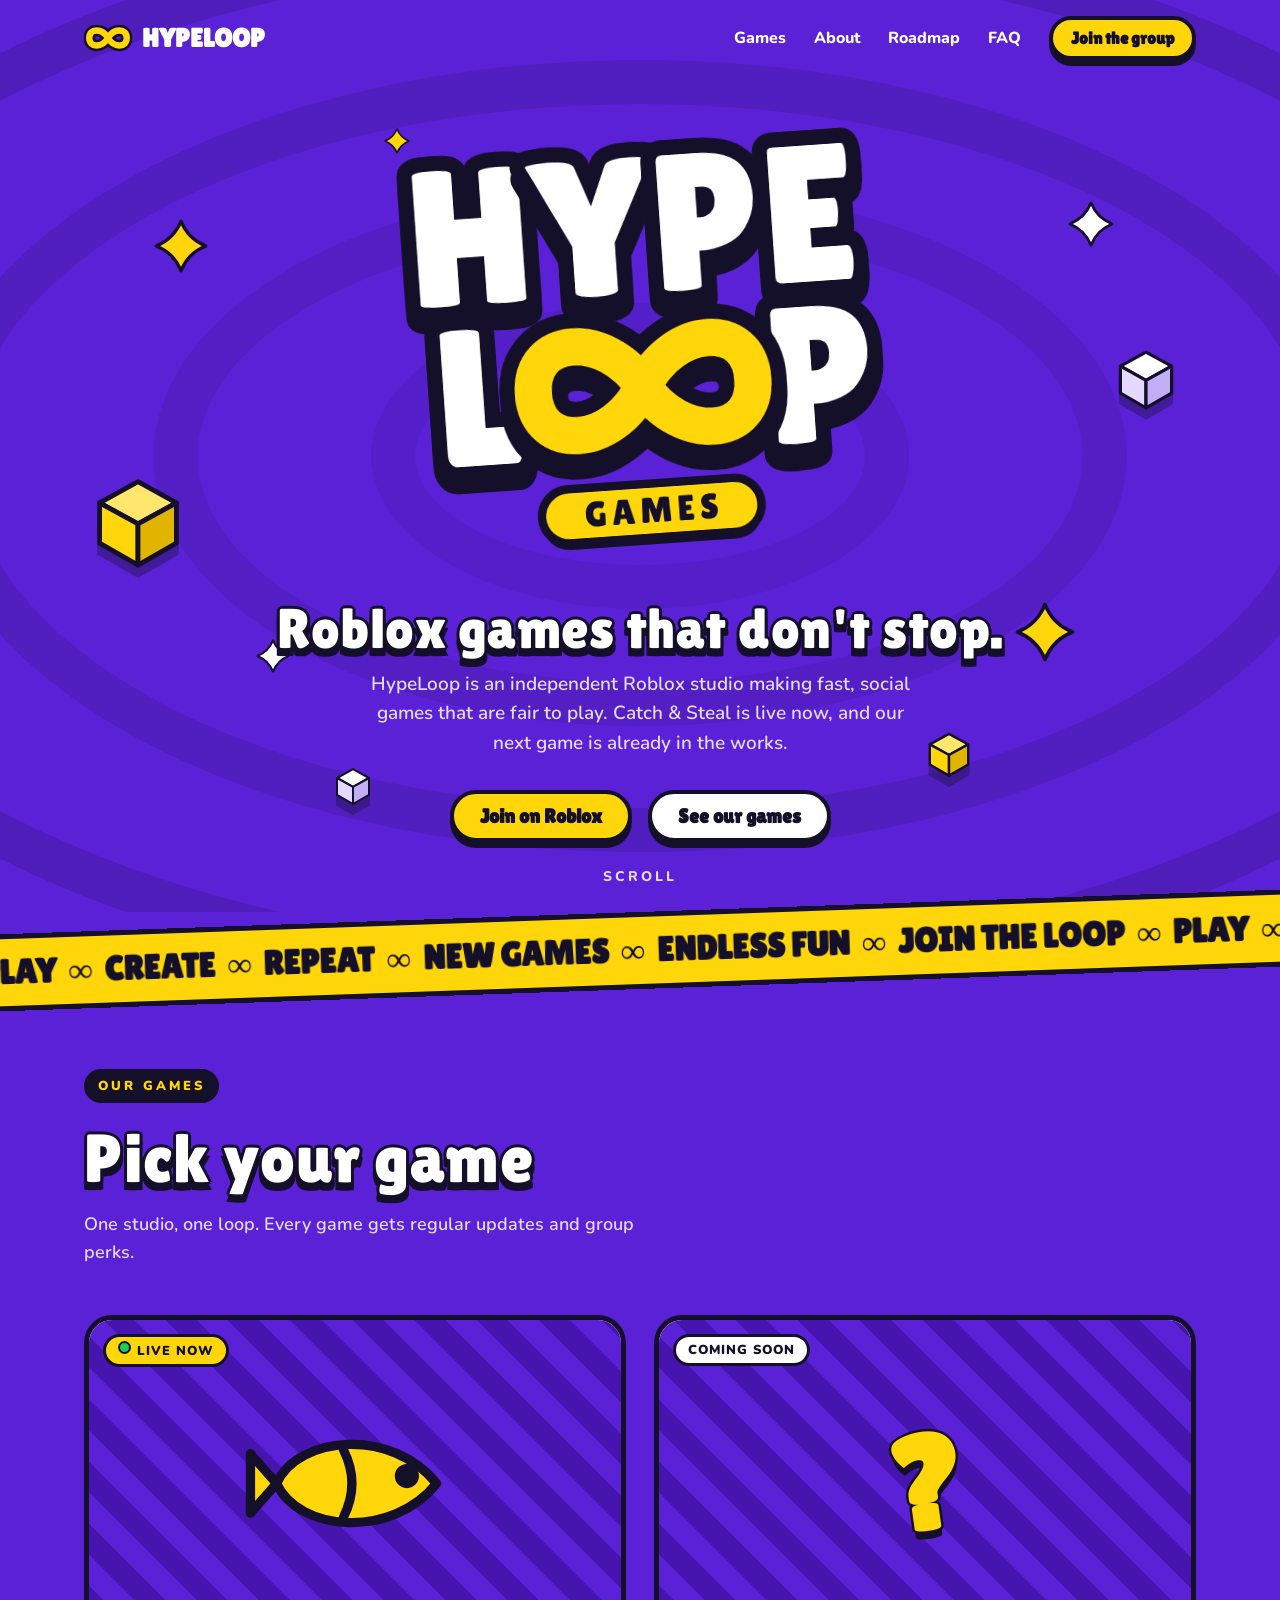
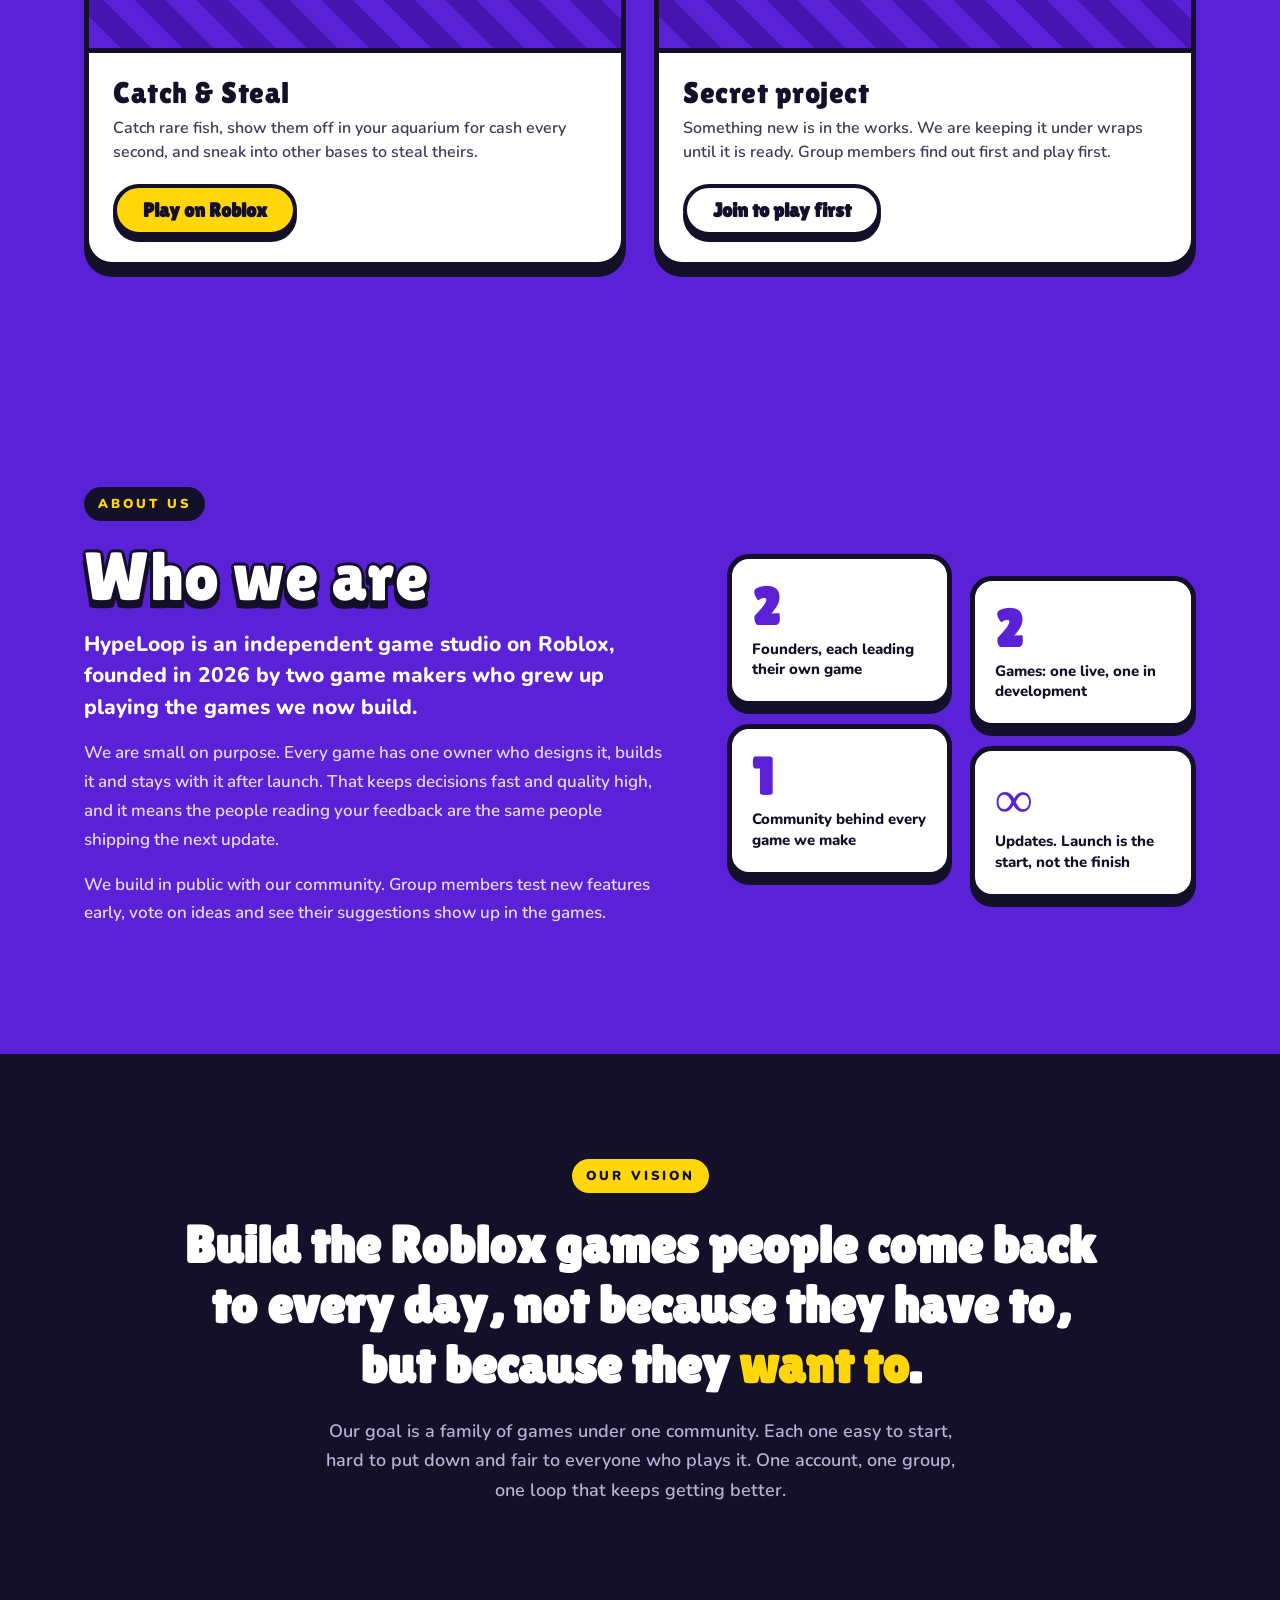
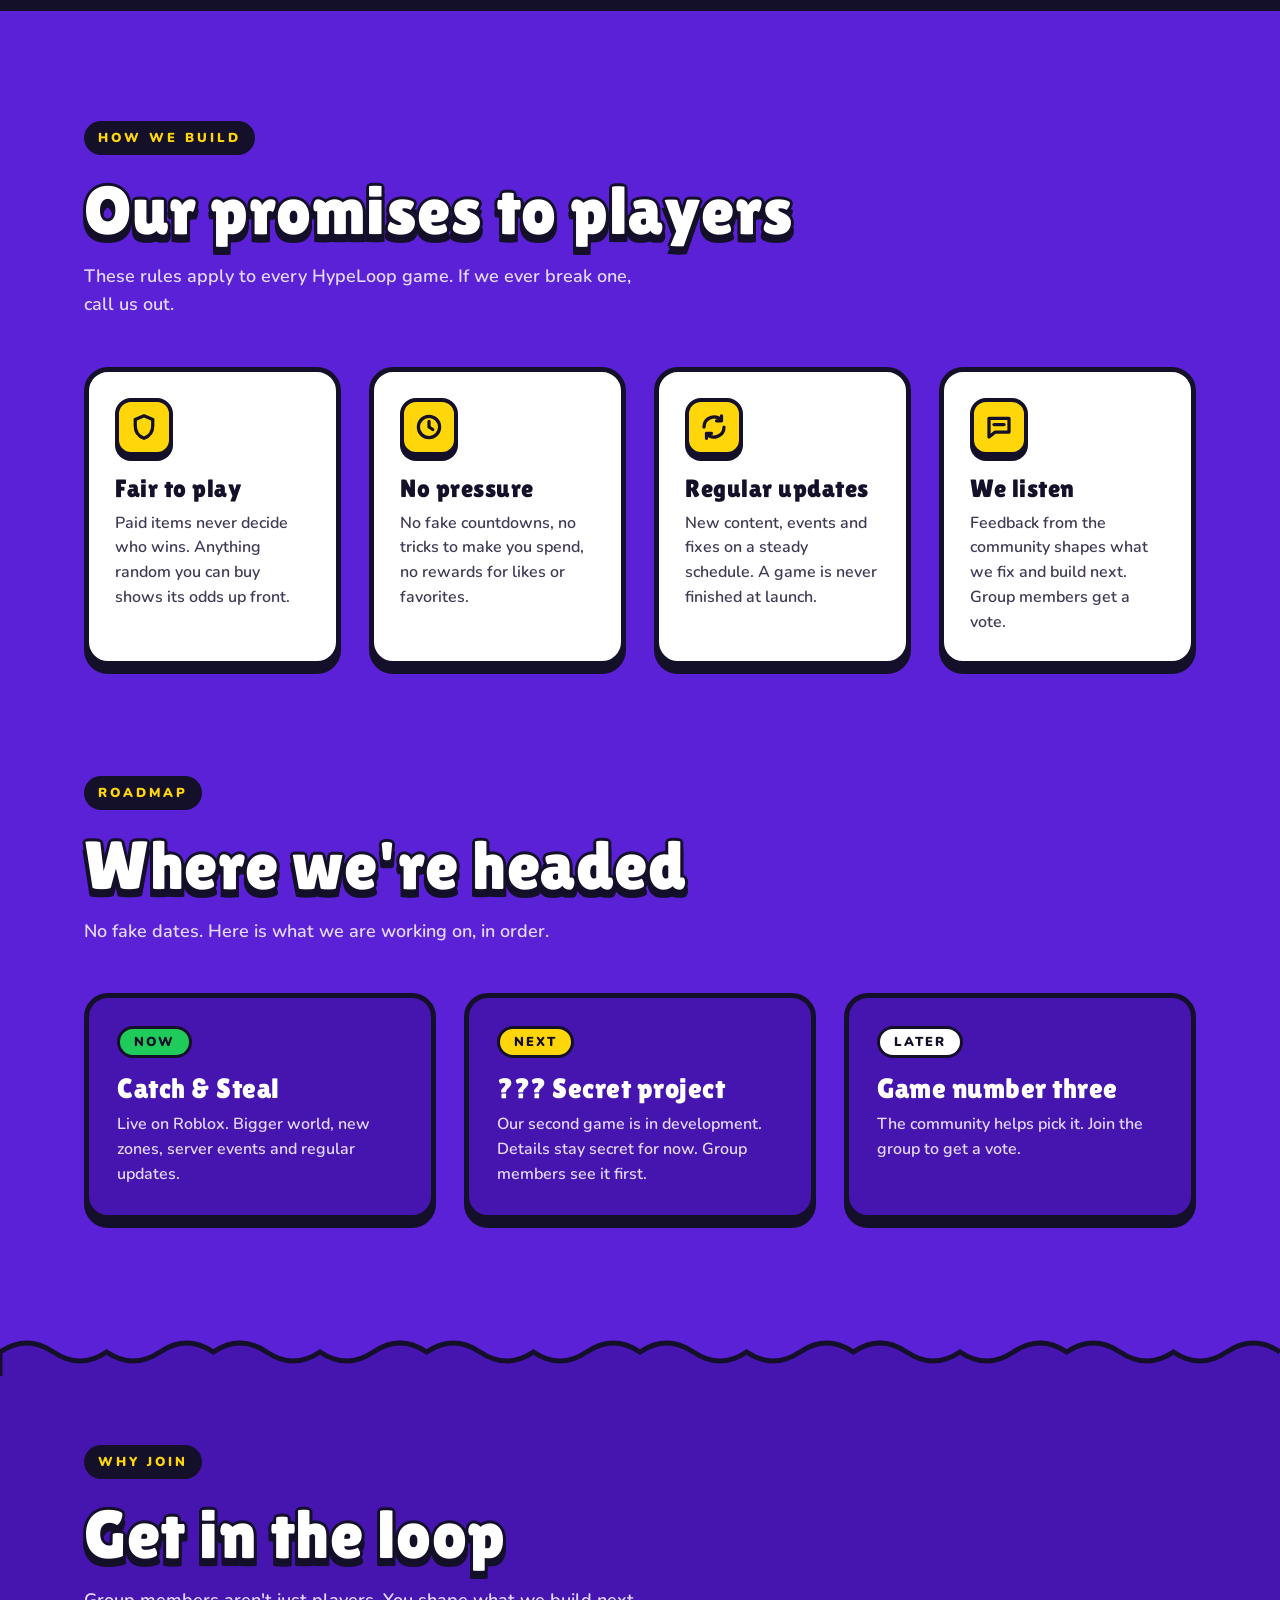
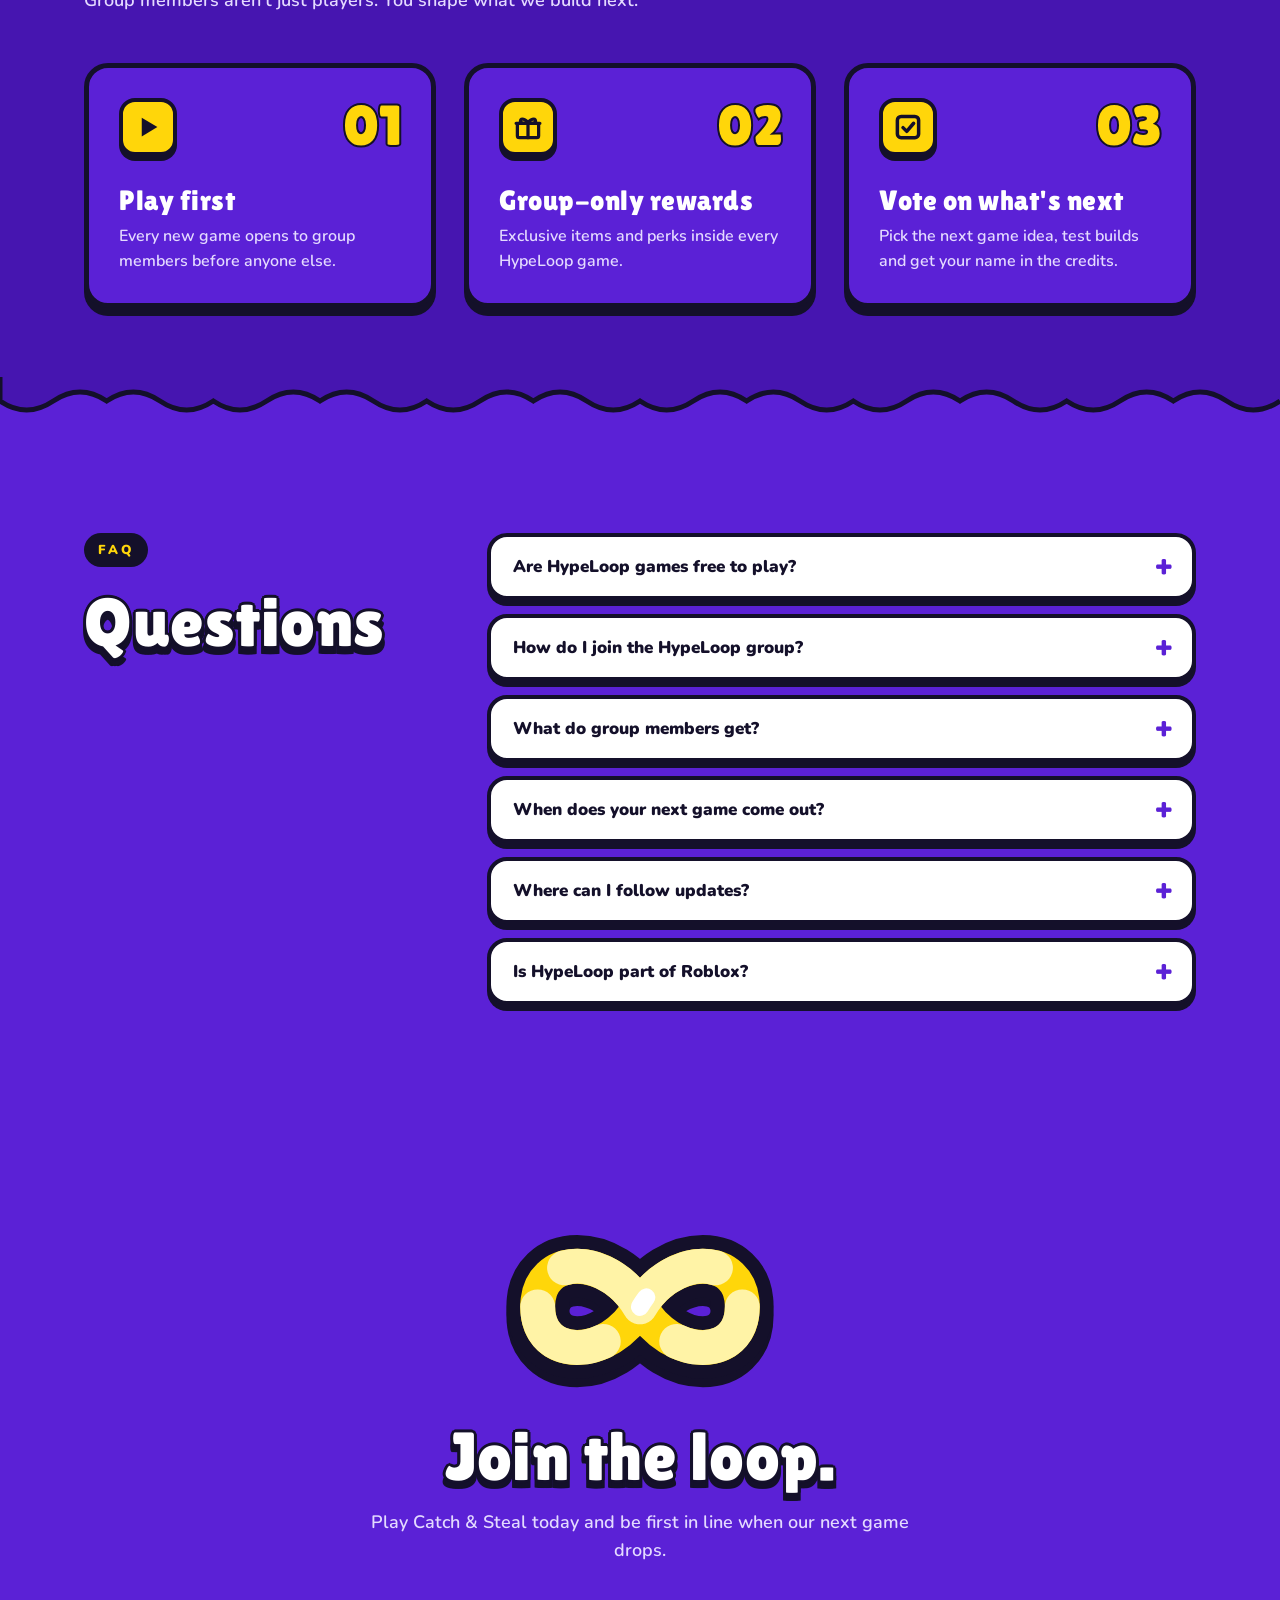
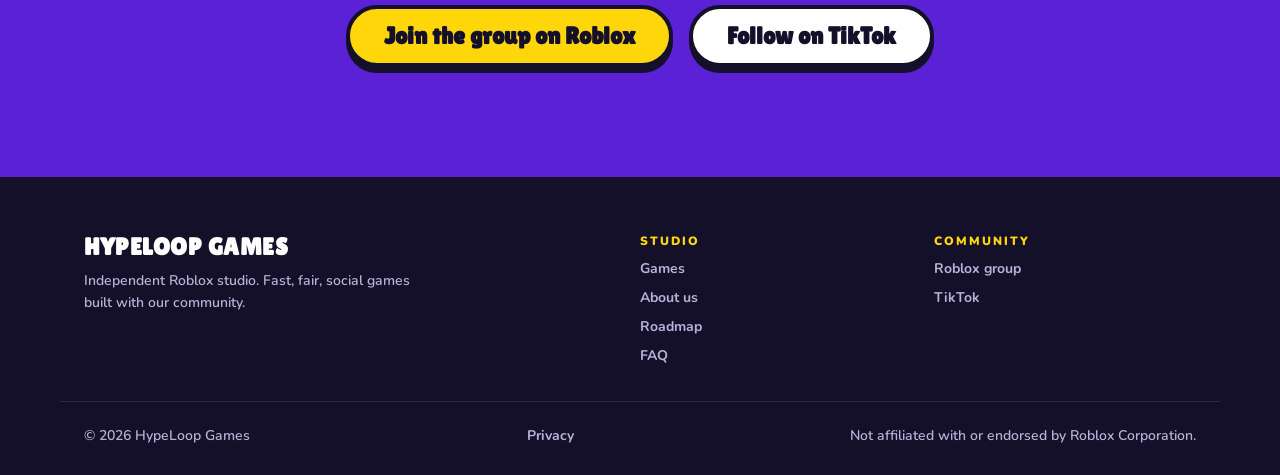
==== commit 6a956b7f: "Keep the upcoming game secret on the site" ====
--- a/index.html
+++ b/index.html
@@ -4,7 +4,7 @@
 <meta charset="utf-8">
 <meta name="viewport" content="width=device-width, initial-scale=1">
 <title>HypeLoop Games | Roblox games that don't stop</title>
-<meta name="description" content="HypeLoop is an independent Roblox studio making fast, social games that are fair to play. Play Catch & Steal now, Football Ultimate is coming soon.">
+<meta name="description" content="HypeLoop is an independent Roblox studio making fast, social games that are fair to play. Play Catch & Steal now, more games are coming.">
 <meta property="og:title" content="HypeLoop Games">
 <meta property="og:description" content="Roblox games that don't stop. Join the loop.">
 <meta property="og:image" content="https://hypeloop.lol/og-image.png">
@@ -115,6 +115,8 @@
 .card-body{flex:1;display:flex;flex-direction:column;align-items:flex-start}
 .card-btn{margin-top:auto}
 .badge.soon{background:var(--white)}
+.mystery{font-family:'Lilita One';font-size:clamp(90px,12vw,130px);line-height:1;color:var(--yellow);-webkit-text-stroke:5px var(--ink);paint-order:stroke fill;text-shadow:0 8px 0 var(--ink);transform:rotate(-8deg);display:block;transition:transform .4s cubic-bezier(.34,1.8,.5,1)}
+.card:hover .mystery{transform:rotate(6deg) scale(1.12)}
 .badge.live::before{content:"";display:inline-block;width:9px;height:9px;border-radius:50%;background:#1FCB5B;border:2px solid var(--ink);margin-right:6px;vertical-align:1px}
 .games{padding-top:80px}
 .games .grid{grid-template-columns:repeat(auto-fit,minmax(min(300px,100%),1fr))}
@@ -270,7 +272,7 @@
  <div class="hero-in" id="heroIn">
   <svg id="heroLogo" class="hero-logo" viewBox="292 63 617 546" role="img" aria-label="HypeLoop Games"><g transform="rotate(-4 600 330)"><g class="drop" style="animation-delay:0.55s"><path transform="translate(0 14) translate(332.97 280) scale(0.23 -0.23)" d="M594 17Q594 0 493.0 0.0Q392 0 392 17V247H252V17Q252 0 151.0 0.0Q50 0 50 17V680Q50 701 151.0 701.0Q252 701 252 680V445H392V678Q392 692 442 698Q468 700 493 700L544 698Q594 692 594 678Z" fill="#14102A" stroke="#14102A" stroke-width="156.5" stroke-linejoin="round"/><path transform="translate(332.97 280) scale(0.23 -0.23)" d="M594 17Q594 0 493.0 0.0Q392 0 392 17V247H252V17Q252 0 151.0 0.0Q50 0 50 17V680Q50 701 151.0 701.0Q252 701 252 680V445H392V678Q392 692 442 698Q468 700 493 700L544 698Q594 692 594 678Z" fill="#14102A" stroke="#14102A" stroke-width="156.5" stroke-linejoin="round"/><path transform="translate(332.97 280) scale(0.23 -0.23)" d="M594 17Q594 0 493.0 0.0Q392 0 392 17V247H252V17Q252 0 151.0 0.0Q50 0 50 17V680Q50 701 151.0 701.0Q252 701 252 680V445H392V678Q392 692 442 698Q468 700 493 700L544 698Q594 692 594 678Z" fill="#FFFFFF"/></g><g class="drop" style="animation-delay:0.63s"><path transform="translate(0 14) translate(481.09 280) scale(0.23 -0.23)" d="M398 667Q411 702 526 702Q555 702 594.5 698.0Q634 694 631 688L423 270V26Q423 9 368 2Q340 -2 313.0 -2.0Q286 -2 259 1Q204 8 204 26V264L-11 686Q-15 692 30.0 697.5Q75 703 106 703Q229 703 241 667L314 463Z" fill="#14102A" stroke="#14102A" stroke-width="156.5" stroke-linejoin="round"/><path transform="translate(481.09 280) scale(0.23 -0.23)" d="M398 667Q411 702 526 702Q555 702 594.5 698.0Q634 694 631 688L423 270V26Q423 9 368 2Q340 -2 313.0 -2.0Q286 -2 259 1Q204 8 204 26V264L-11 686Q-15 692 30.0 697.5Q75 703 106 703Q229 703 241 667L314 463Z" fill="#14102A" stroke="#14102A" stroke-width="156.5" stroke-linejoin="round"/><path transform="translate(481.09 280) scale(0.23 -0.23)" d="M398 667Q411 702 526 702Q555 702 594.5 698.0Q634 694 631 688L423 270V26Q423 9 368 2Q340 -2 313.0 -2.0Q286 -2 259 1Q204 8 204 26V264L-11 686Q-15 692 30.0 697.5Q75 703 106 703Q229 703 241 667L314 463Z" fill="#FFFFFF"/></g><g class="drop" style="animation-delay:0.71s"><path transform="translate(0 14) translate(622.54 280) scale(0.23 -0.23)" d="M137 -2Q46 -2 46 18V666Q46 700 77 700H253Q401 700 466.5 639.0Q532 578 532 462Q532 366 470 286Q439 246 379.0 222.0Q319 198 239 198V19Q239 7 201.5 2.5Q164 -2 137 -2ZM239 526V368H252Q287 368 311.0 390.0Q335 412 335.0 452.0Q335 492 318.5 509.0Q302 526 260 526Z" fill="#14102A" stroke="#14102A" stroke-width="156.5" stroke-linejoin="round"/><path transform="translate(622.54 280) scale(0.23 -0.23)" d="M137 -2Q46 -2 46 18V666Q46 700 77 700H253Q401 700 466.5 639.0Q532 578 532 462Q532 366 470 286Q439 246 379.0 222.0Q319 198 239 198V19Q239 7 201.5 2.5Q164 -2 137 -2ZM239 526V368H252Q287 368 311.0 390.0Q335 412 335.0 452.0Q335 492 318.5 509.0Q302 526 260 526Z" fill="#14102A" stroke="#14102A" stroke-width="156.5" stroke-linejoin="round"/><path transform="translate(622.54 280) scale(0.23 -0.23)" d="M137 -2Q46 -2 46 18V666Q46 700 77 700H253Q401 700 466.5 639.0Q532 578 532 462Q532 366 470 286Q439 246 379.0 222.0Q319 198 239 198V19Q239 7 201.5 2.5Q164 -2 137 -2ZM239 526V368H252Q287 368 311.0 390.0Q335 412 335.0 452.0Q335 492 318.5 509.0Q302 526 260 526Z" fill="#FFFFFF"/></g><g class="drop" style="animation-delay:0.79s"><path transform="translate(0 14) translate(753.64 280) scale(0.23 -0.23)" d="M375 422Q394 422 394 352Q394 331 389.5 302.5Q385 274 373 274H246V174H430Q447 174 453 130Q456 111 456.0 89.5Q456 68 450.0 34.0Q444 0 430 0H88Q50 0 50 31V674Q50 700 73 700H431Q452 700 452.0 611.5Q452 523 431 523H246V422Z" fill="#14102A" stroke="#14102A" stroke-width="156.5" stroke-linejoin="round"/><path transform="translate(753.64 280) scale(0.23 -0.23)" d="M375 422Q394 422 394 352Q394 331 389.5 302.5Q385 274 373 274H246V174H430Q447 174 453 130Q456 111 456.0 89.5Q456 68 450.0 34.0Q444 0 430 0H88Q50 0 50 31V674Q50 700 73 700H431Q452 700 452.0 611.5Q452 523 431 523H246V422Z" fill="#14102A" stroke="#14102A" stroke-width="156.5" stroke-linejoin="round"/><path transform="translate(753.64 280) scale(0.23 -0.23)" d="M375 422Q394 422 394 352Q394 331 389.5 302.5Q385 274 373 274H246V174H430Q447 174 453 130Q456 111 456.0 89.5Q456 68 450.0 34.0Q444 0 430 0H88Q50 0 50 31V674Q50 700 73 700H431Q452 700 452.0 611.5Q452 523 431 523H246V422Z" fill="#FFFFFF"/></g><g class="slide-l" style="animation-delay:0.95s"><path transform="translate(0 14) translate(354.95 470) scale(0.23 -0.23)" d="M40 59V681Q40 702 141.5 702.0Q243 702 243 681V191H397Q415 191 422 144Q425 121 425.0 97.0Q425 73 422 48Q414 0 396 0H88Q66 0 53.0 18.0Q40 36 40 59Z" fill="#14102A" stroke="#14102A" stroke-width="156.5" stroke-linejoin="round"/><path transform="translate(354.95 470) scale(0.23 -0.23)" d="M40 59V681Q40 702 141.5 702.0Q243 702 243 681V191H397Q415 191 422 144Q425 121 425.0 97.0Q425 73 422 48Q414 0 396 0H88Q66 0 53.0 18.0Q40 36 40 59Z" fill="#14102A" stroke="#14102A" stroke-width="156.5" stroke-linejoin="round"/><path transform="translate(354.95 470) scale(0.23 -0.23)" d="M40 59V681Q40 702 141.5 702.0Q243 702 243 681V191H397Q415 191 422 144Q425 121 425.0 97.0Q425 73 422 48Q414 0 396 0H88Q66 0 53.0 18.0Q40 36 40 59Z" fill="#FFFFFF"/></g><g class="slide-r" style="animation-delay:1.00s"><path transform="translate(0 14) translate(745.00 470) scale(0.23 -0.23)" d="M137 -2Q46 -2 46 18V666Q46 700 77 700H253Q401 700 466.5 639.0Q532 578 532 462Q532 366 470 286Q439 246 379.0 222.0Q319 198 239 198V19Q239 7 201.5 2.5Q164 -2 137 -2ZM239 526V368H252Q287 368 311.0 390.0Q335 412 335.0 452.0Q335 492 318.5 509.0Q302 526 260 526Z" fill="#14102A" stroke="#14102A" stroke-width="156.5" stroke-linejoin="round"/><path transform="translate(745.00 470) scale(0.23 -0.23)" d="M137 -2Q46 -2 46 18V666Q46 700 77 700H253Q401 700 466.5 639.0Q532 578 532 462Q532 366 470 286Q439 246 379.0 222.0Q319 198 239 198V19Q239 7 201.5 2.5Q164 -2 137 -2ZM239 526V368H252Q287 368 311.0 390.0Q335 412 335.0 452.0Q335 492 318.5 509.0Q302 526 260 526Z" fill="#14102A" stroke="#14102A" stroke-width="156.5" stroke-linejoin="round"/><path transform="translate(745.00 470) scale(0.23 -0.23)" d="M137 -2Q46 -2 46 18V666Q46 700 77 700H253Q401 700 466.5 639.0Q532 578 532 462Q532 366 470 286Q439 246 379.0 222.0Q319 198 239 198V19Q239 7 201.5 2.5Q164 -2 137 -2ZM239 526V368H252Q287 368 311.0 390.0Q335 412 335.0 452.0Q335 492 318.5 509.0Q302 526 260 526Z" fill="#FFFFFF"/></g><g class="inf"><path transform="translate(0 12)" d="M600 390 C640 320 730 320 730 390 C730 460 640 460 600 390 C560 320 470 320 470 390 C470 460 560 460 600 390 Z" pathLength="1" class="draw" fill="none" stroke="#14102A" stroke-width="80" stroke-linecap="round" stroke-linejoin="round"/><path d="M600 390 C640 320 730 320 730 390 C730 460 640 460 600 390 C560 320 470 320 470 390 C470 460 560 460 600 390 Z" pathLength="1" class="draw" fill="none" stroke="#14102A" stroke-width="80" stroke-linecap="round" stroke-linejoin="round"/><path d="M600 390 C640 320 730 320 730 390 C730 460 640 460 600 390 C560 320 470 320 470 390 C470 460 560 460 600 390 Z" pathLength="1" class="draw" fill="none" stroke="#FFD60A" stroke-width="44" stroke-linecap="round" stroke-linejoin="round"/></g><g class="pop" style="animation-delay:1.3s"><rect x="470" y="513" width="260" height="64" rx="32" fill="#14102A"/><rect x="470" y="505" width="260" height="64" rx="32" fill="#FFD60A" stroke="#14102A" stroke-width="10"/><path transform="translate(520.65 551) scale(0.042 -0.042)" d="M420 209 422 345Q422 359 451.0 363.5Q480 368 499 368L538 365Q576 359 576 344L572 31Q552 17 491.5 3.5Q431 -10 353 -10Q208 -10 119.0 84.0Q30 178 30 360Q30 515 117.0 612.0Q204 709 358 709Q428 709 484.5 695.5Q541 682 562 659Q563 651 563.0 629.0Q563 607 548.0 566.5Q533 526 514.0 506.0Q495 486 486.5 486.0Q478 486 468.5 493.5Q459 501 431.0 509.5Q403 518 377 518Q315 518 276.5 478.0Q238 438 238.0 354.0Q238 270 277.5 226.5Q317 183 368.5 183.0Q420 183 420 209Z" fill="#14102A"/><path transform="translate(552.74 551) scale(0.042 -0.042)" d="M520 -2Q433 -2 426 26L393 155H234L205 31Q199 0 109 0Q61 0 38.0 5.5Q15 11 15 14L192 691Q192 699 329.0 699.0Q466 699 466 691L639 13Q639 6 593.0 2.0Q547 -2 520 -2ZM259 282H364L319 489H313Z" fill="#14102A"/><path transform="translate(586.25 551) scale(0.042 -0.042)" d="M750 -1Q661 -1 661 19L640 420L518 14Q514 2 450.0 2.0Q386 2 384 13L258 424L244 25Q243 10 206.0 4.5Q169 -1 144.5 -1.0Q120 -1 97 2Q49 9 50 27L73 677Q73 701 195 701Q231 701 283.0 695.5Q335 690 341 674L453 359L551 675Q560 701 689 701Q726 701 777.5 695.5Q829 690 829 676L858 20Q858 9 819.0 4.0Q780 -1 750 -1Z" fill="#14102A"/><path transform="translate(630.34 551) scale(0.042 -0.042)" d="M375 422Q394 422 394 352Q394 331 389.5 302.5Q385 274 373 274H246V174H430Q447 174 453 130Q456 111 456.0 89.5Q456 68 450.0 34.0Q444 0 430 0H88Q50 0 50 31V674Q50 700 73 700H431Q452 700 452.0 611.5Q452 523 431 523H246V422Z" fill="#14102A"/><path transform="translate(657.05 551) scale(0.042 -0.042)" d="M76 244Q95 229 141.5 203.0Q188 177 230.5 177.0Q273 177 273 210Q273 225 261.0 236.5Q249 248 217.0 263.0Q185 278 169.0 286.5Q153 295 126.5 314.5Q100 334 86 355Q46 412 46.0 500.0Q46 588 111.5 648.5Q177 709 283 709Q355 709 416.0 693.5Q477 678 479 653Q479 650 479 647Q479 612 457.0 558.5Q435 505 426 499Q362 532 311.5 532.0Q261 532 261 496Q261 474 298 457Q306 453 321.0 446.0Q336 439 355.5 429.5Q375 420 397.5 405.5Q420 391 446 367Q499 317 499 235Q499 128 440.0 60.0Q381 -8 258 -10Q198 -10 149.5 0.0Q101 10 65.0 39.0Q29 68 29.0 109.0Q29 150 44.0 190.5Q59 231 76 244Z" fill="#14102A"/></g></g></svg>
   <h1 class="tagline chunky">Roblox games that don't stop.</h1>
-  <p class="sub">HypeLoop is an independent Roblox studio making fast, social games that are fair to play. Catch &amp; Steal is live now, Football Ultimate is next.</p>
+  <p class="sub">HypeLoop is an independent Roblox studio making fast, social games that are fair to play. Catch &amp; Steal is live now, and our next game is already in the works.</p>
   <div class="cta">
    <a class="btn" data-burst href="https://www.roblox.com/communities/856897138/HypeLoop" target="_blank" rel="noopener">Join on Roblox</a>
    <a class="btn white" href="#games">See our games</a>
@@ -299,10 +301,10 @@
    </article>
    <article class="card reveal">
     <div class="card-art"><span class="badge soon">COMING SOON</span>
-     <svg viewBox="0 0 100 100" aria-hidden="true"><g stroke="#14102A" stroke-width="5" stroke-linejoin="round"><circle cx="50" cy="50" r="40" fill="#FFFFFF"/><polygon points="50,34 65,45 59,62 41,62 35,45" fill="#14102A"/><path d="M50 34 V12 M65 45 L86 38 M59 62 L72 80 M41 62 L28 80 M35 45 L14 38" fill="none"/></g></svg></div>
+     <span class="mystery" aria-hidden="true">?</span></div>
     <div class="card-body">
-     <h3>Football Ultimate</h3>
-     <p>Fast football matches with your friends. Jump in, team up and score in seconds. In development now.</p>
+     <h3>Secret project</h3>
+     <p>Something new is in the works. We are keeping it under wraps until it is ready. Group members find out first and play first.</p>
      <a class="btn white card-btn" data-burst href="https://www.roblox.com/communities/856897138/HypeLoop" target="_blank" rel="noopener">Join to play first</a>
     </div>
    </article>
@@ -356,8 +358,8 @@
   <h2 class="sec-title chunky">Where we're headed</h2>
   <p class="sec-sub">No fake dates. Here is what we are working on, in order.</p></div>
   <ol class="steps">
-   <li class="step reveal"><span class="step-tag now">NOW</span><h3 class="display">Catch &amp; Steal</h3><p>Live on Roblox. Bigger world, new zones, server events and weekly updates.</p></li>
-   <li class="step reveal"><span class="step-tag next">NEXT</span><h3 class="display">Football Ultimate</h3><p>Quick matches with friends, a real-feeling ball and your own club. Group members play it first.</p></li>
+   <li class="step reveal"><span class="step-tag now">NOW</span><h3 class="display">Catch &amp; Steal</h3><p>Live on Roblox. Bigger world, new zones, server events and regular updates.</p></li>
+   <li class="step reveal"><span class="step-tag next">NEXT</span><h3 class="display">??? Secret project</h3><p>Our second game is in development. Details stay secret for now. Group members see it first.</p></li>
    <li class="step reveal"><span class="step-tag later">LATER</span><h3 class="display">Game number three</h3><p>The community helps pick it. Join the group to get a vote.</p></li>
   </ol>
  </div>
@@ -387,7 +389,7 @@
    <details><summary>Are HypeLoop games free to play?</summary><p>Yes. Every game is free on Roblox. Optional purchases exist, but you can play, progress and win without them.</p></details>
    <details><summary>How do I join the HypeLoop group?</summary><p>Open our community page on Roblox and press Join. It is free and instant. Members get in-game perks and early access to new games.</p></details>
    <details><summary>What do group members get?</summary><p>Group-only rewards inside our games (for example extra income and free daily items in Catch &amp; Steal), early access to new games and a vote on what we build next.</p></details>
-   <details><summary>When does Football Ultimate come out?</summary><p>When it is fun enough to be worth your time. We do not announce dates we cannot keep. Group members will hear first and get to play first.</p></details>
+   <details><summary>When does your next game come out?</summary><p>When it is fun enough to be worth your time. We do not announce dates we cannot keep. Group members will hear first and get to play first.</p></details>
    <details><summary>Where can I follow updates?</summary><p>Join the Roblox group and follow us on TikTok at @hypeloopgames for clips, sneak peeks and update news.</p></details>
    <details><summary>Is HypeLoop part of Roblox?</summary><p>No. We are an independent studio that makes games on the Roblox platform. We are not affiliated with or endorsed by Roblox Corporation.</p></details>
   </div>
@@ -403,7 +405,7 @@
    <path class="run" d="M256 256 C308 166 426 166 426 256 C426 346 308 346 256 256 C204 166 86 166 86 256 C86 346 204 346 256 256 Z" pathLength="1" stroke="#FFF3A6" stroke-width="58"/>
    <path class="spark-run" d="M256 256 C308 166 426 166 426 256 C426 346 308 346 256 256 C204 166 86 166 86 256 C86 346 204 346 256 256 Z" pathLength="1" stroke="#FFFFFF" stroke-width="30"/></g></svg>
   <h2 class="sec-title chunky">Join the loop.</h2>
-  <p class="sec-sub">Play Catch &amp; Steal today and be first in line when Football Ultimate drops.</p>
+  <p class="sec-sub">Play Catch &amp; Steal today and be first in line when our next game drops.</p>
   <div class="socials">
    <a class="btn" data-burst href="https://www.roblox.com/communities/856897138/HypeLoop" target="_blank" rel="noopener">Join the group on Roblox</a>
    <a class="btn white" href="https://www.tiktok.com/@hypeloopgames" target="_blank" rel="noopener">Follow on TikTok</a>
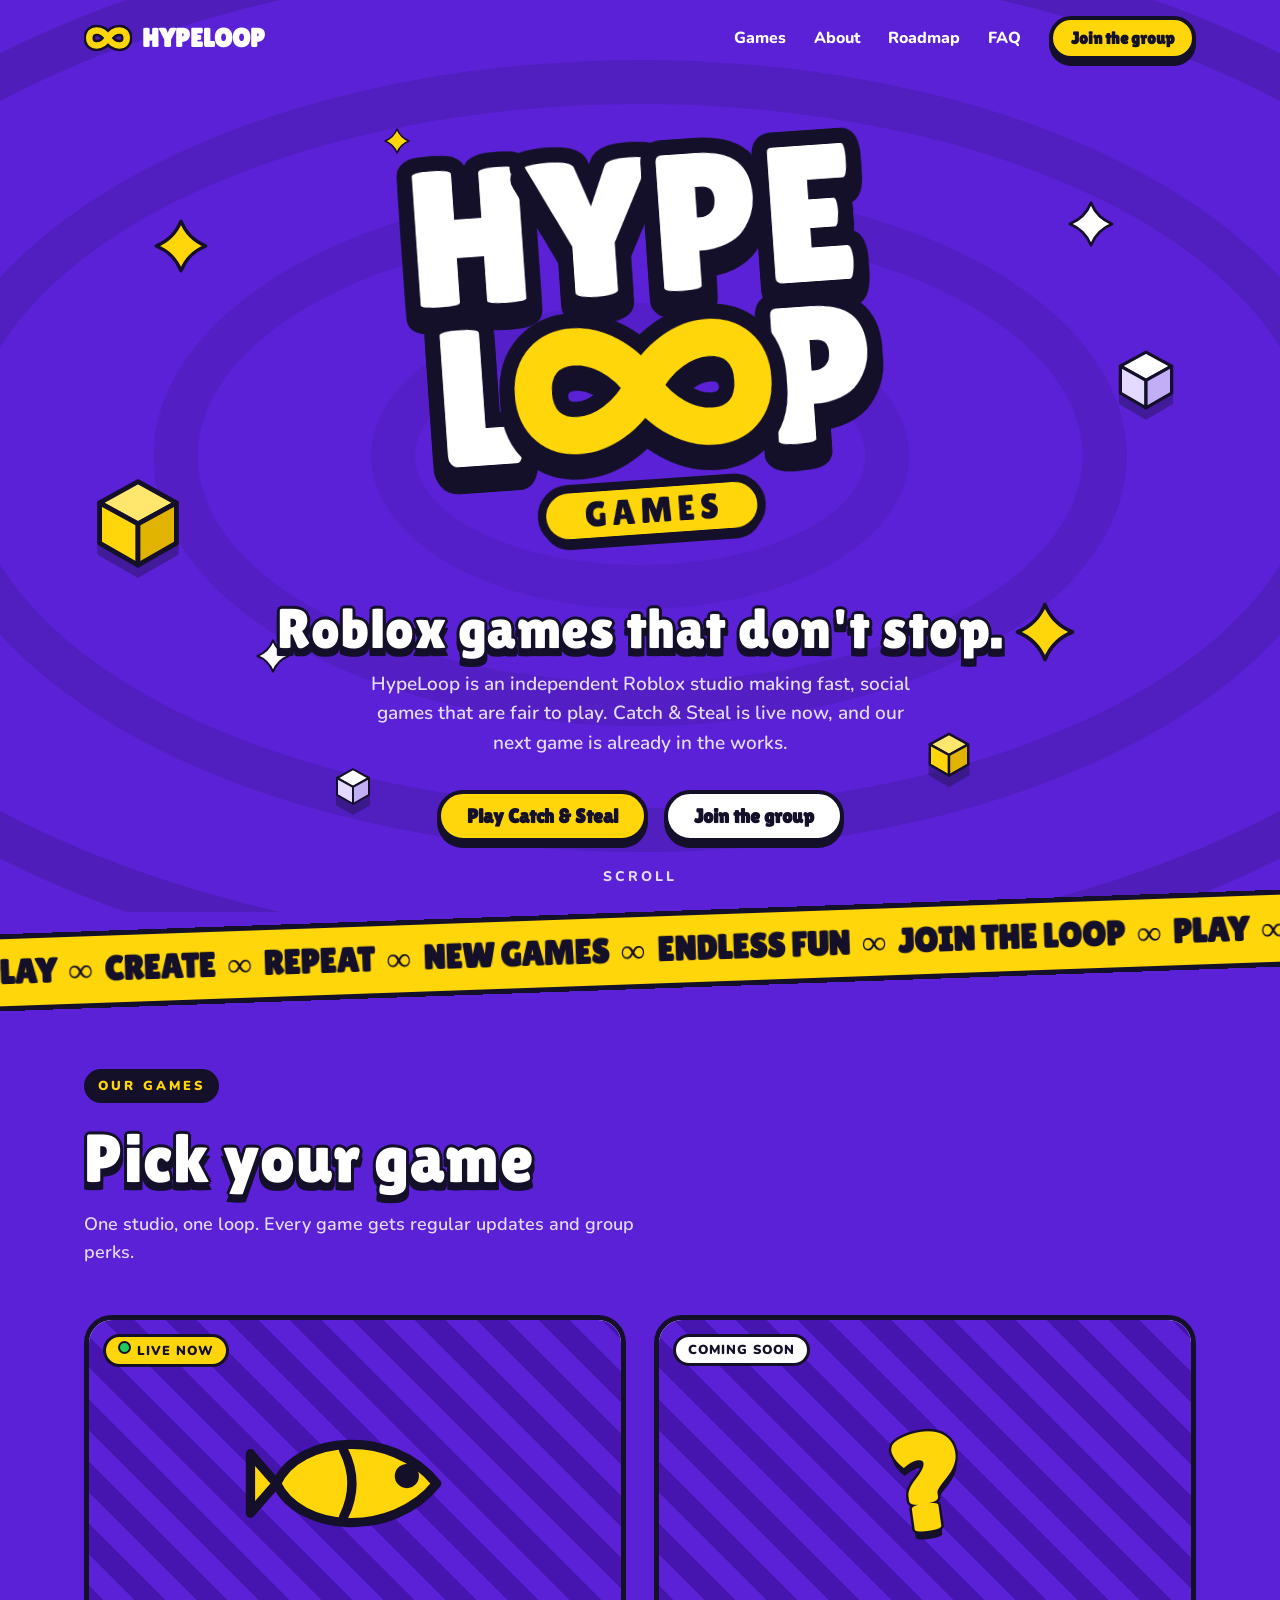
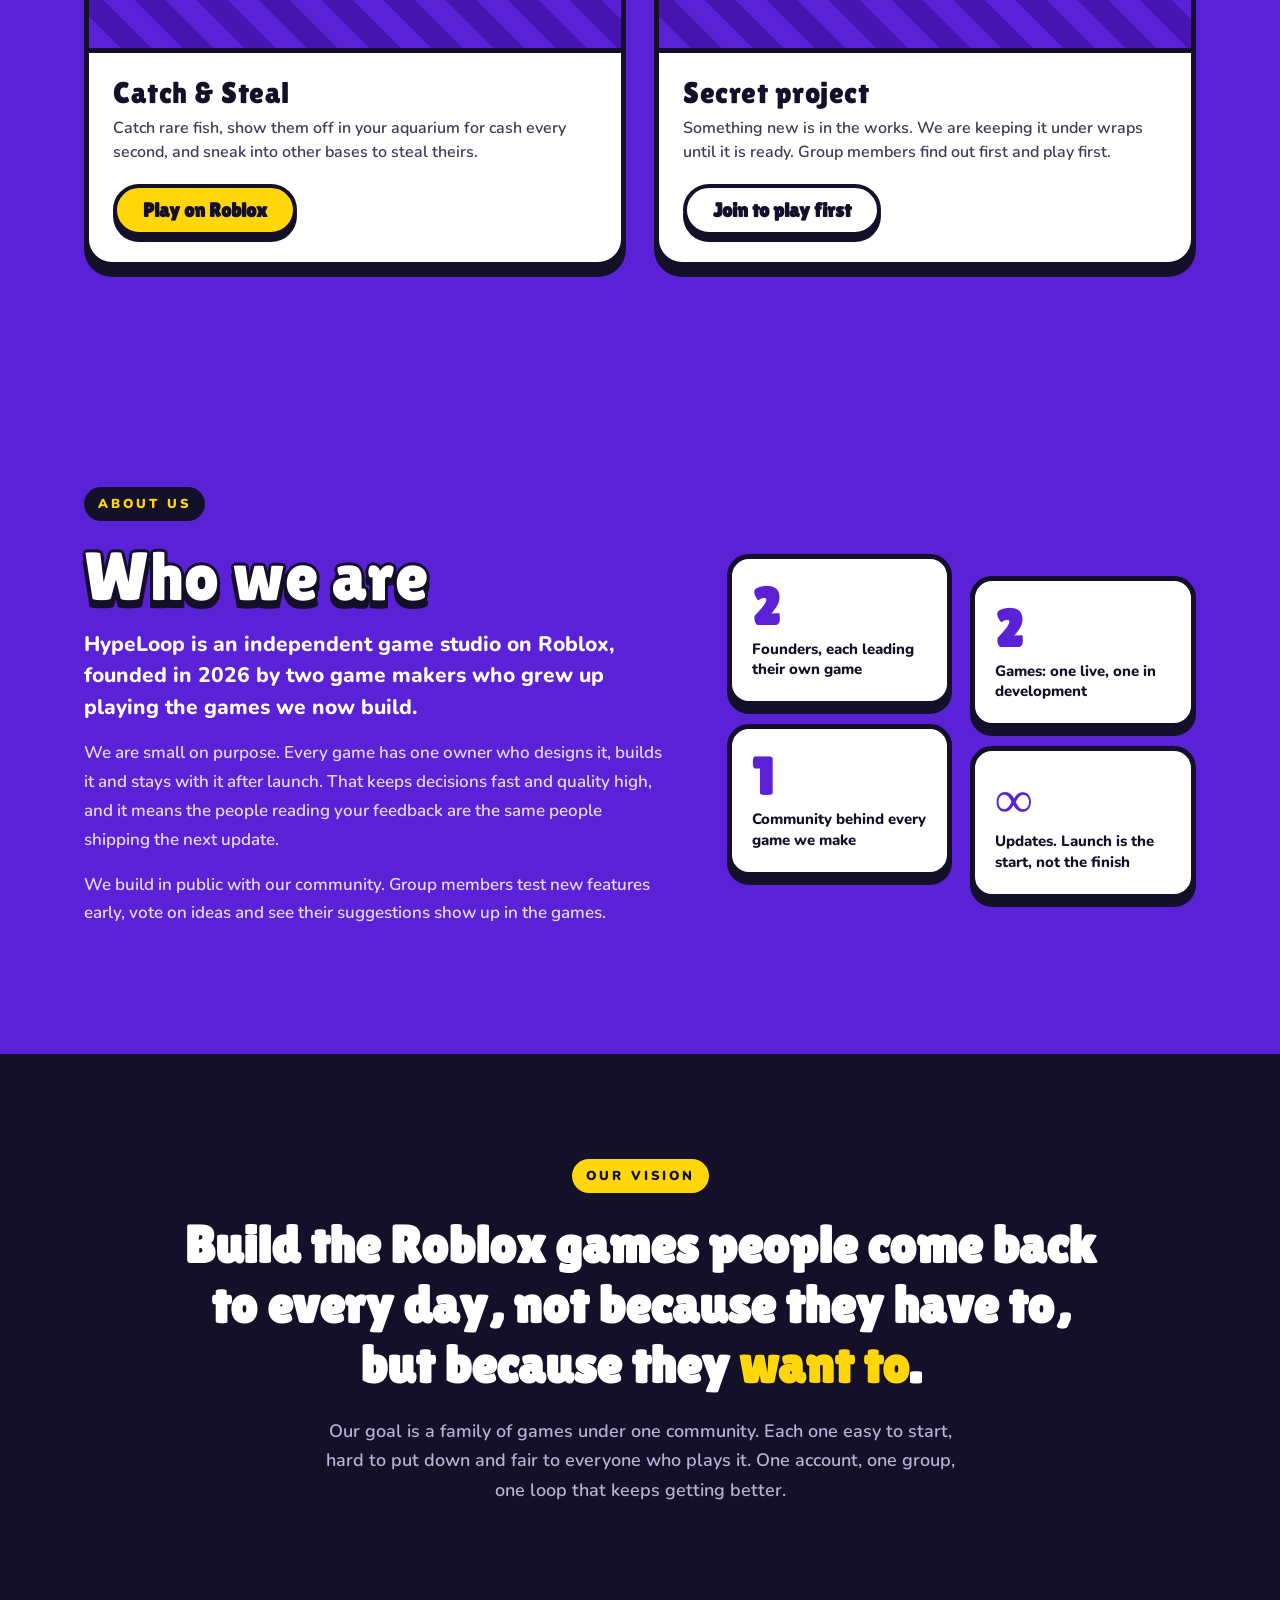
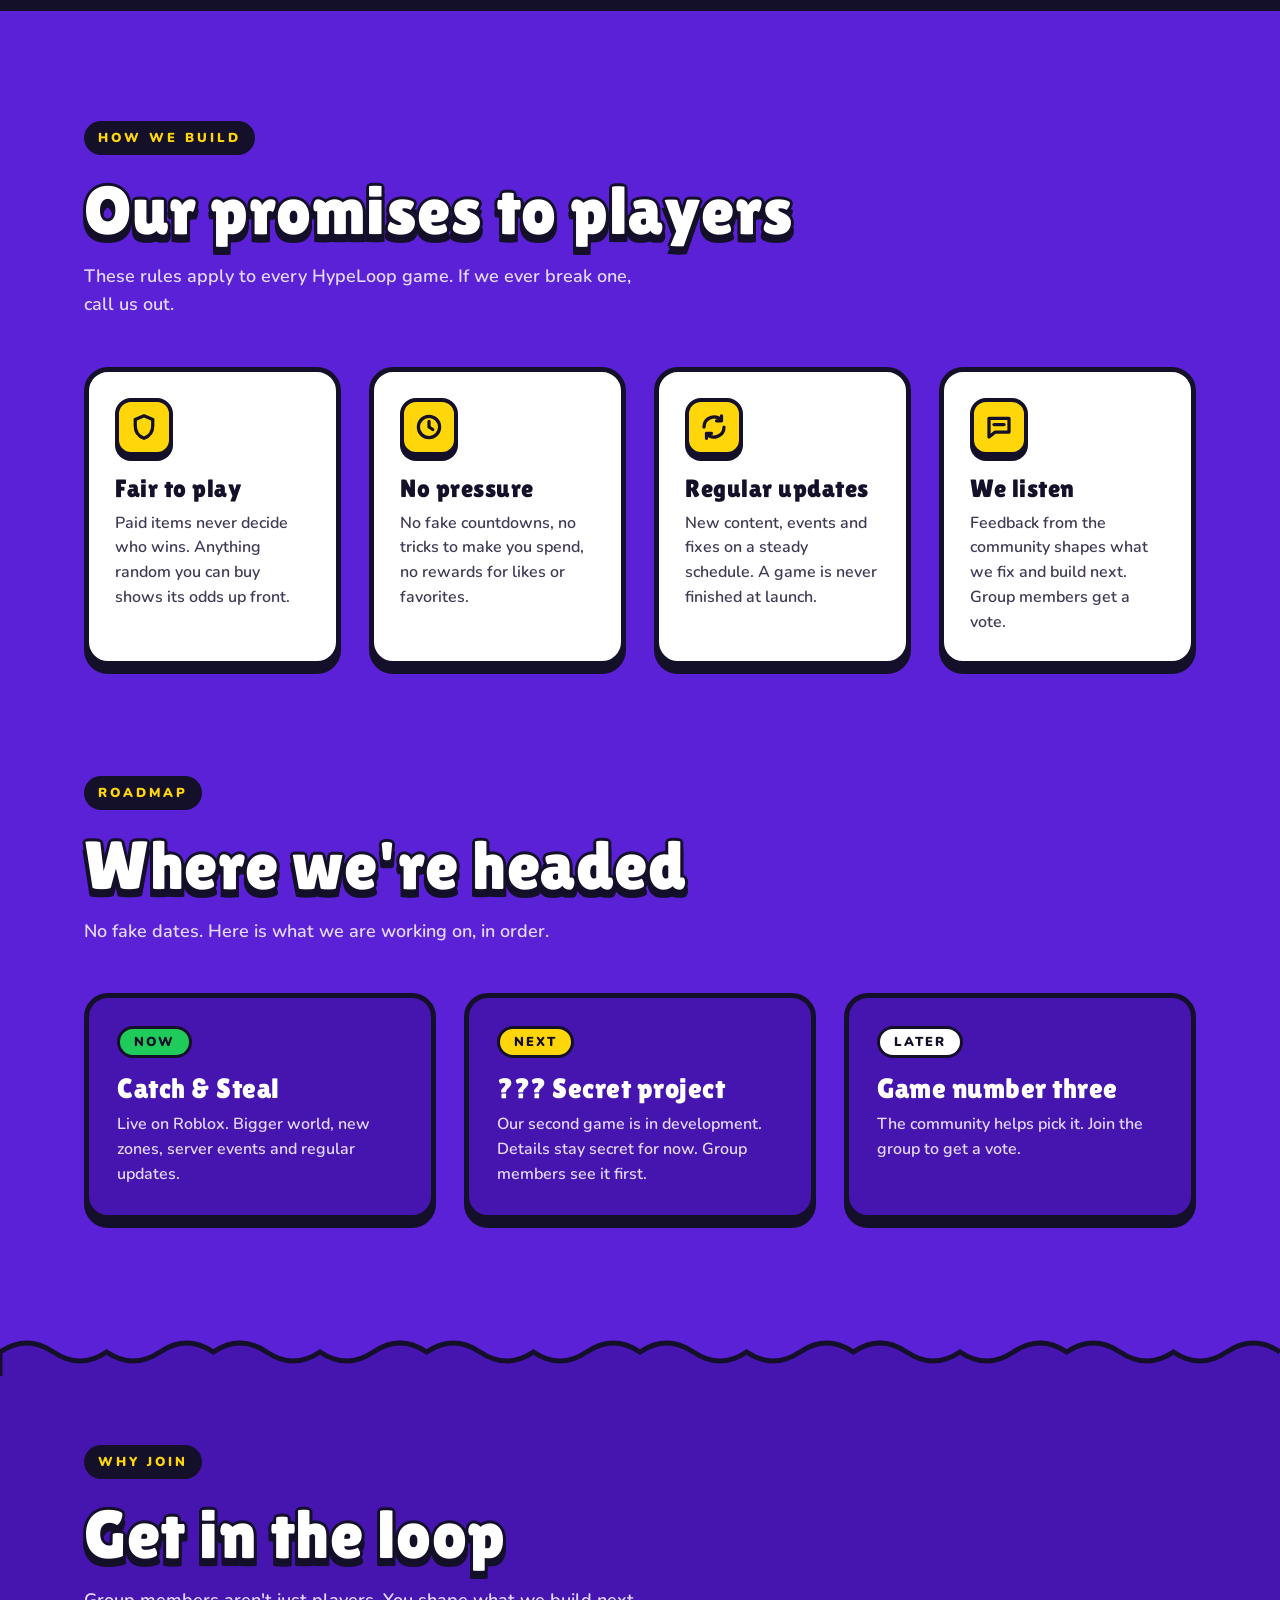
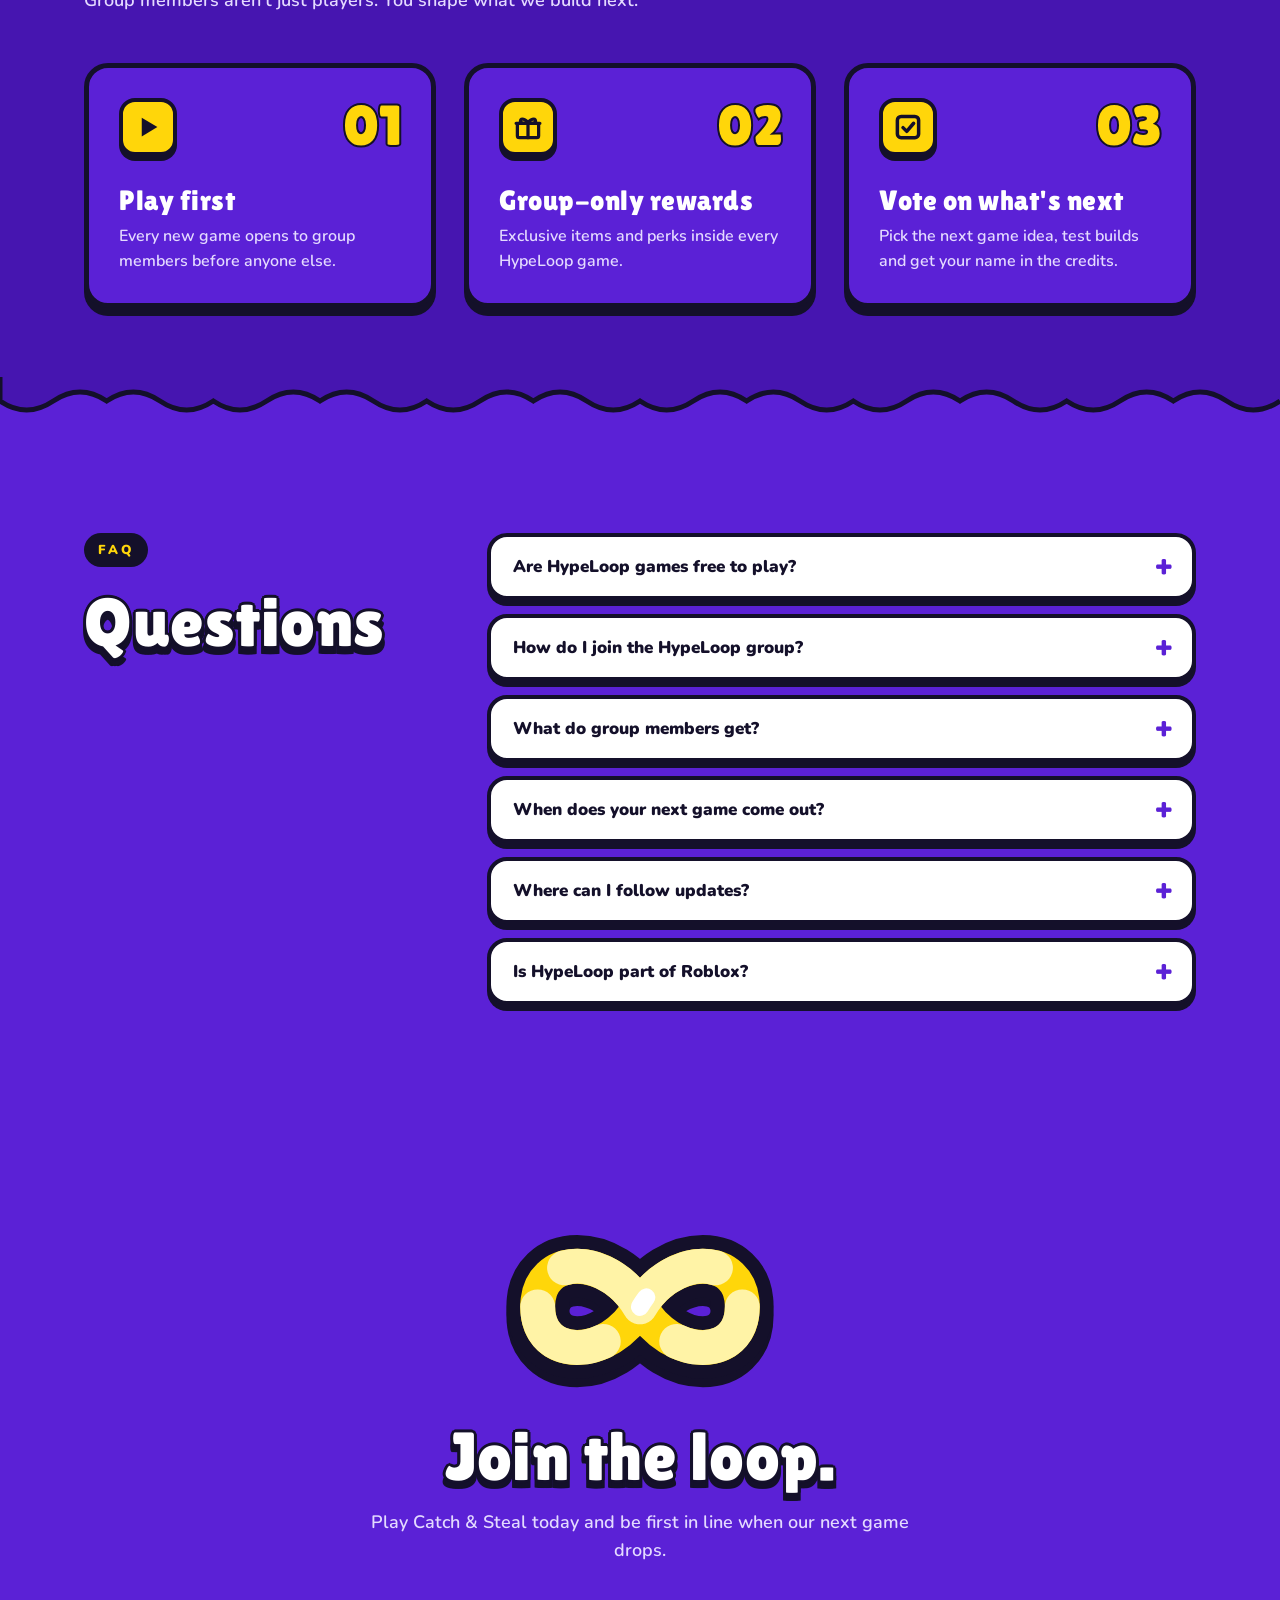
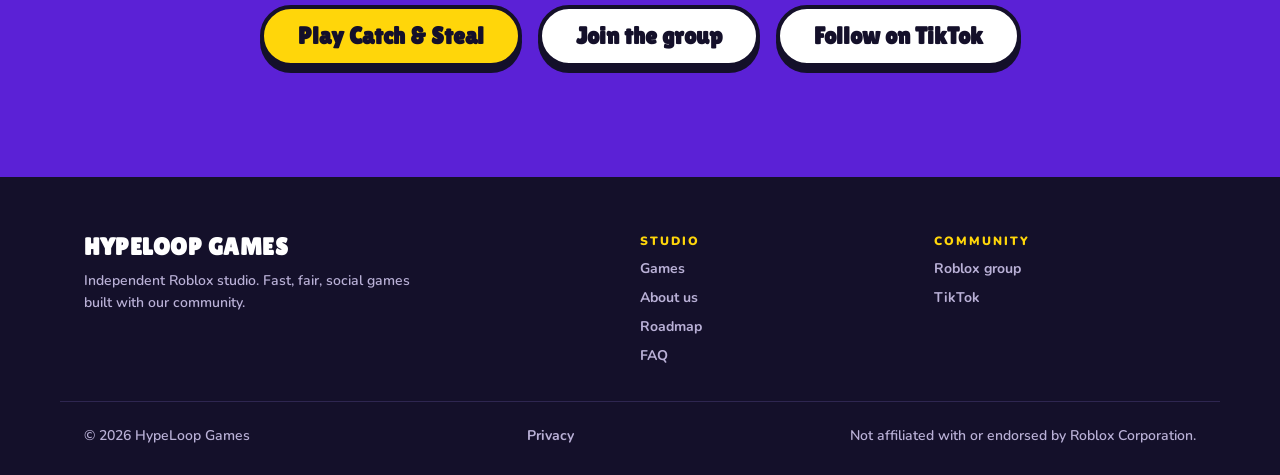
==== commit b436b39a: "Link play buttons straight to Catch & Steal" ====
--- a/index.html
+++ b/index.html
@@ -274,8 +274,8 @@
   <h1 class="tagline chunky">Roblox games that don't stop.</h1>
   <p class="sub">HypeLoop is an independent Roblox studio making fast, social games that are fair to play. Catch &amp; Steal is live now, and our next game is already in the works.</p>
   <div class="cta">
-   <a class="btn" data-burst href="https://www.roblox.com/communities/856897138/HypeLoop" target="_blank" rel="noopener">Join on Roblox</a>
-   <a class="btn white" href="#games">See our games</a>
+   <a class="btn" data-burst href="https://www.roblox.com/games/98753461119289" target="_blank" rel="noopener">Play Catch &amp; Steal</a>
+   <a class="btn white" href="https://www.roblox.com/communities/856897138/HypeLoop" target="_blank" rel="noopener">Join the group</a>
   </div>
  </div>
  <div class="scroll-hint">SCROLL</div>
@@ -296,7 +296,7 @@
     <div class="card-body">
      <h3>Catch &amp; Steal</h3>
      <p>Catch rare fish, show them off in your aquarium for cash every second, and sneak into other bases to steal theirs.</p>
-     <a class="btn card-btn" data-burst href="https://www.roblox.com/communities/856897138/HypeLoop" target="_blank" rel="noopener">Play on Roblox</a>
+     <a class="btn card-btn" data-burst href="https://www.roblox.com/games/98753461119289" target="_blank" rel="noopener">Play on Roblox</a>
     </div>
    </article>
    <article class="card reveal">
@@ -407,7 +407,8 @@
   <h2 class="sec-title chunky">Join the loop.</h2>
   <p class="sec-sub">Play Catch &amp; Steal today and be first in line when our next game drops.</p>
   <div class="socials">
-   <a class="btn" data-burst href="https://www.roblox.com/communities/856897138/HypeLoop" target="_blank" rel="noopener">Join the group on Roblox</a>
+   <a class="btn" data-burst href="https://www.roblox.com/games/98753461119289" target="_blank" rel="noopener">Play Catch &amp; Steal</a>
+   <a class="btn white" href="https://www.roblox.com/communities/856897138/HypeLoop" target="_blank" rel="noopener">Join the group</a>
    <a class="btn white" href="https://www.tiktok.com/@hypeloopgames" target="_blank" rel="noopener">Follow on TikTok</a>
   </div>
  </div>
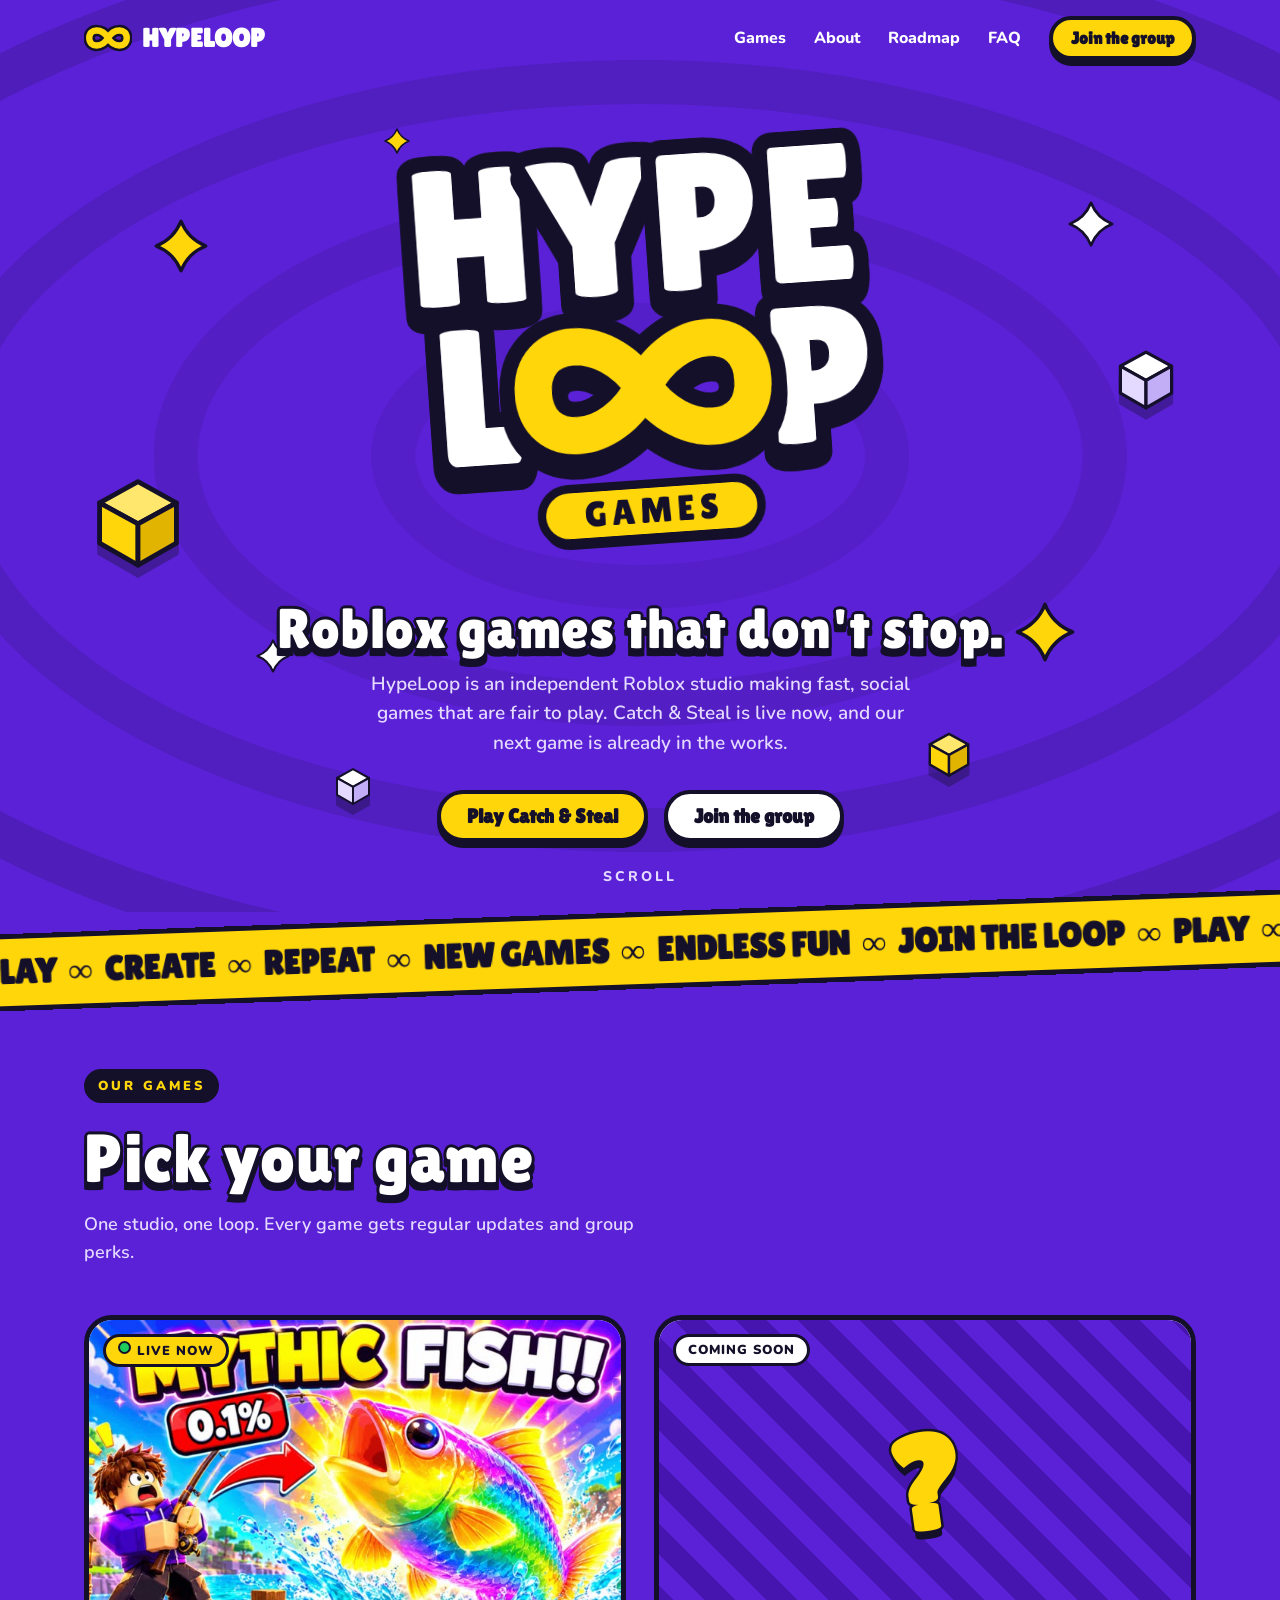
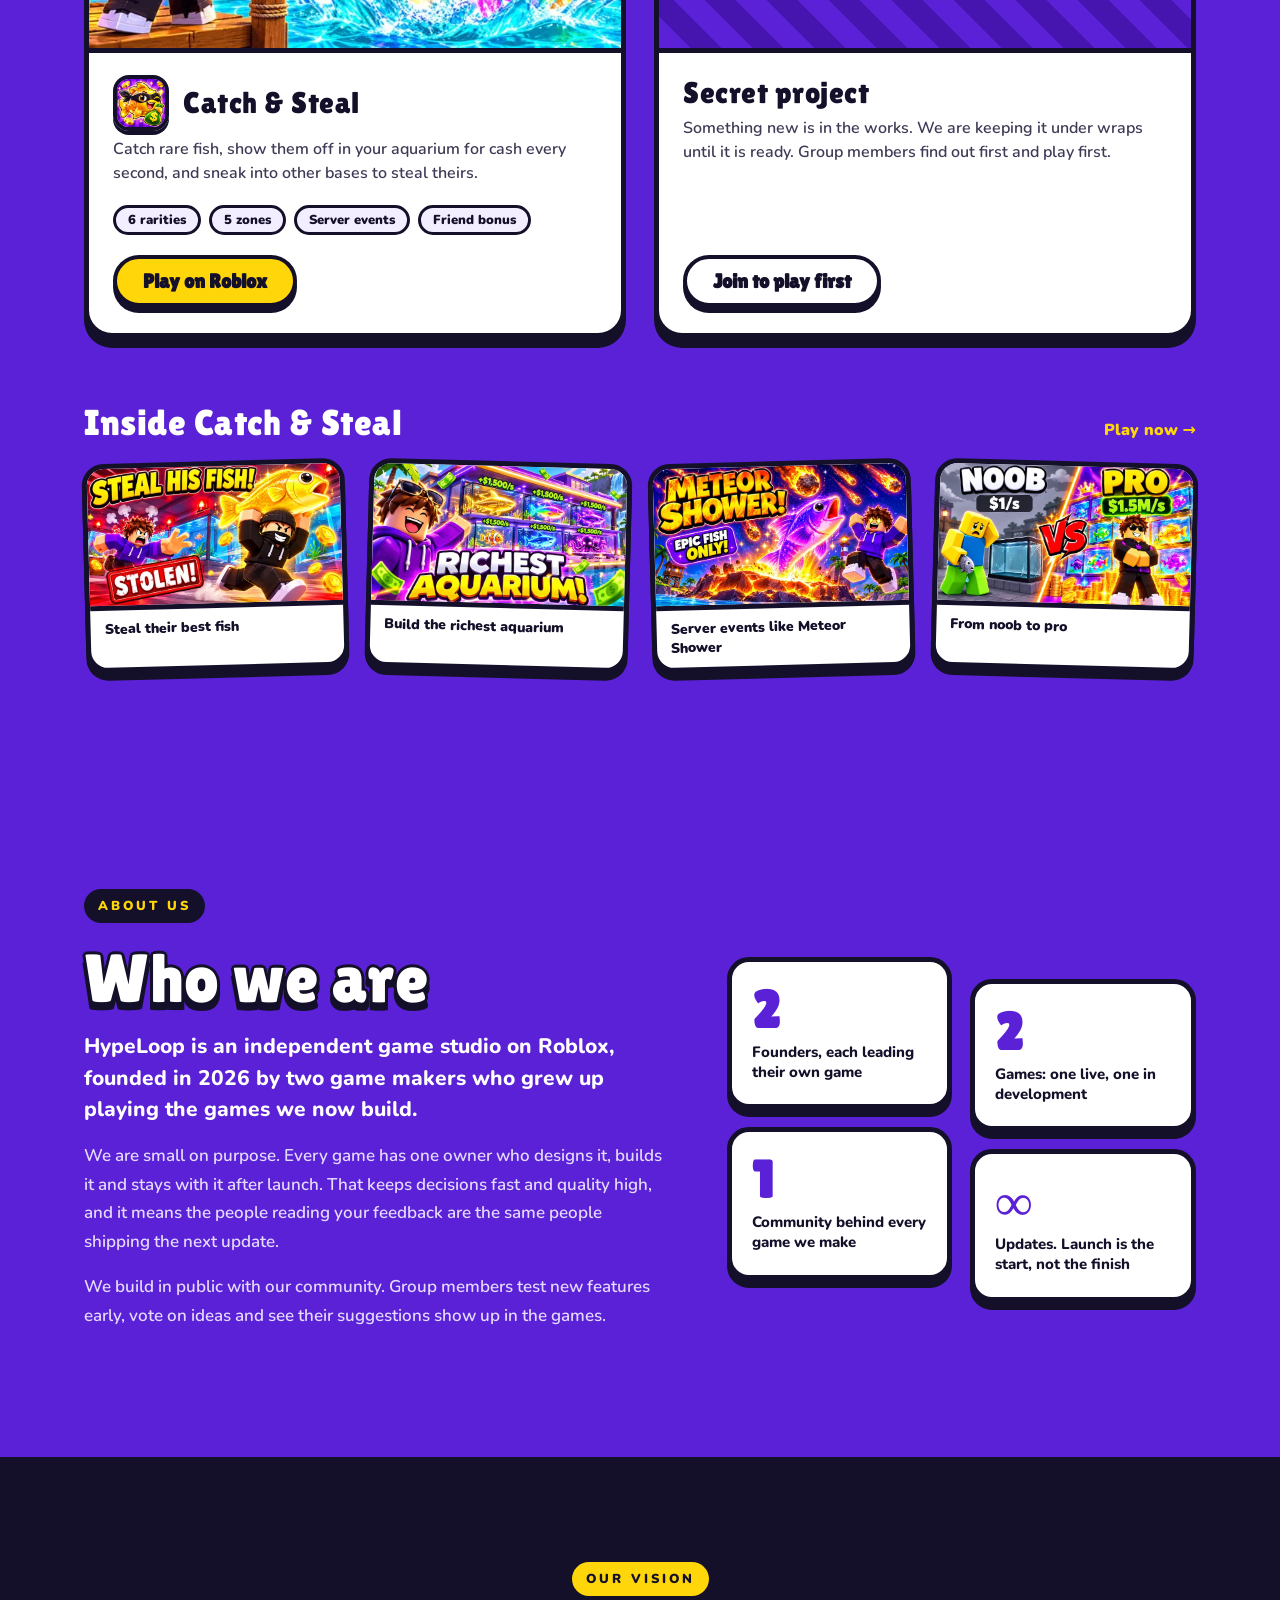
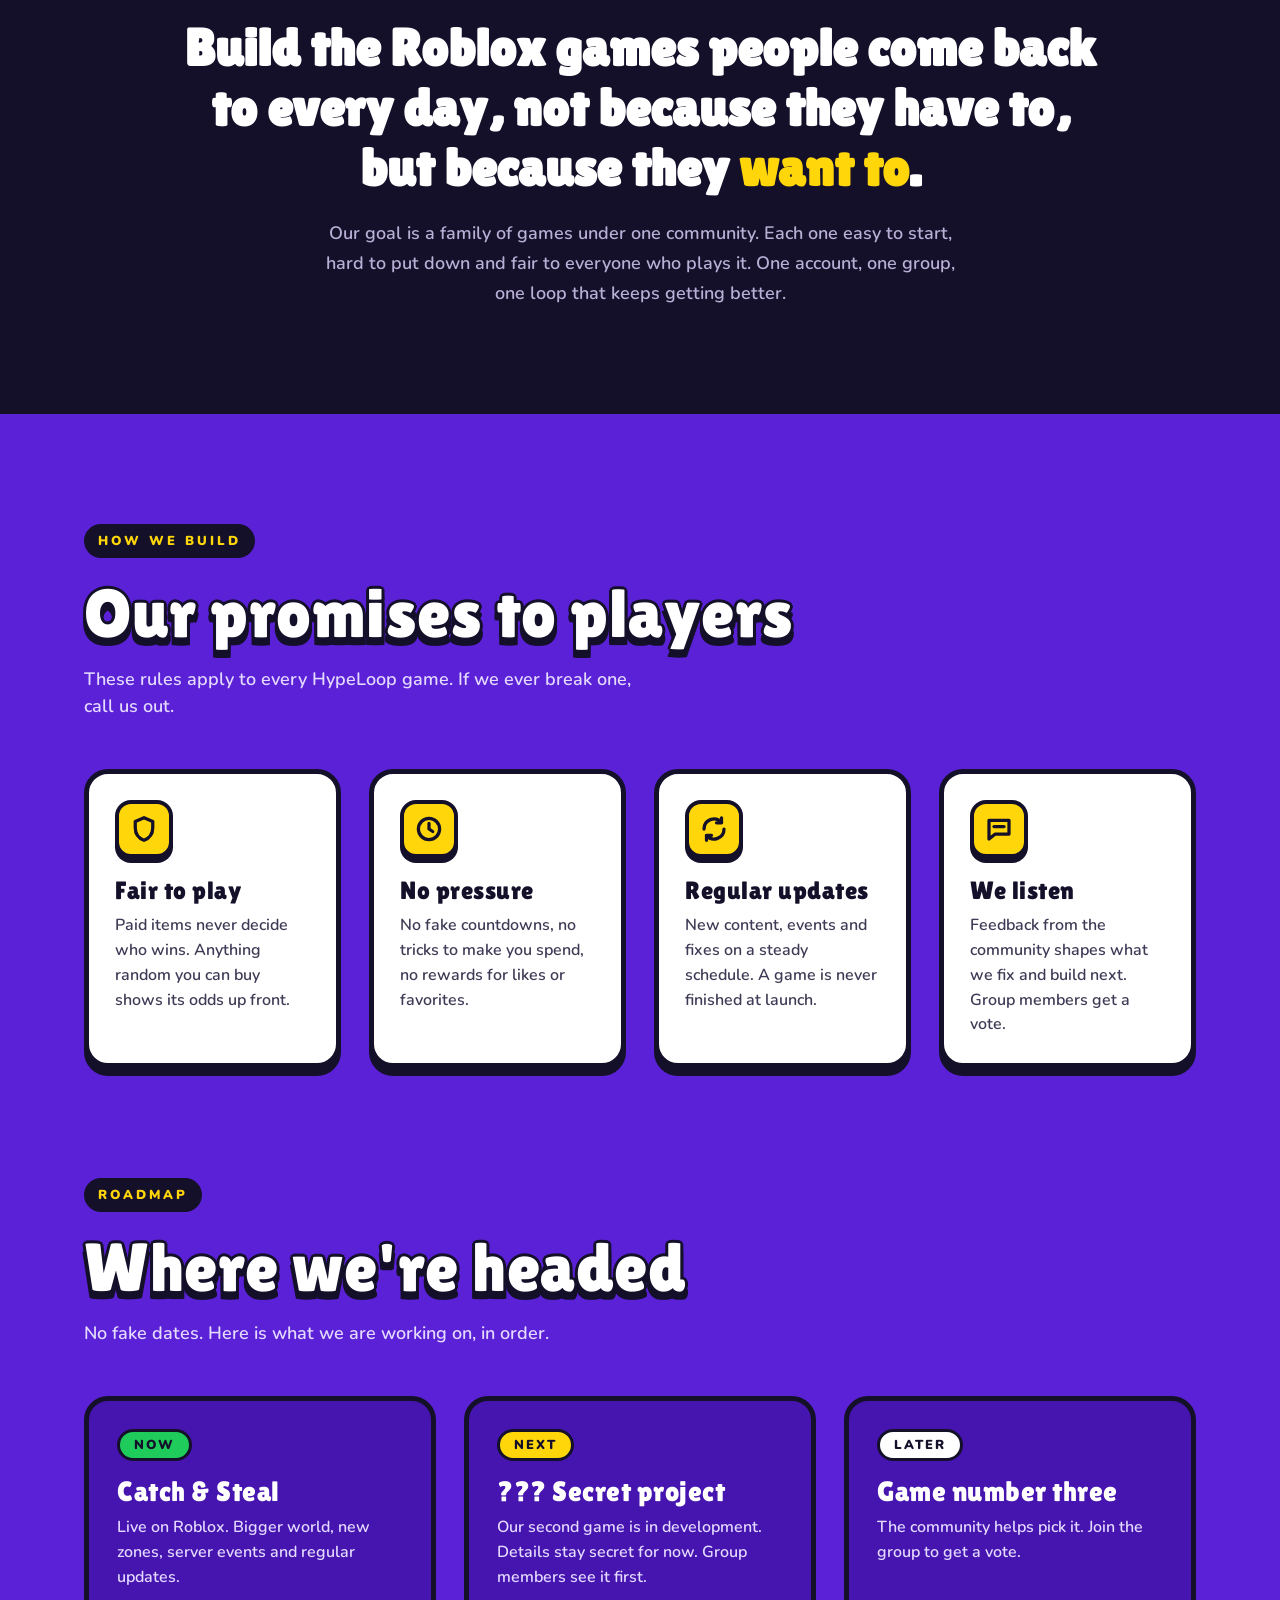
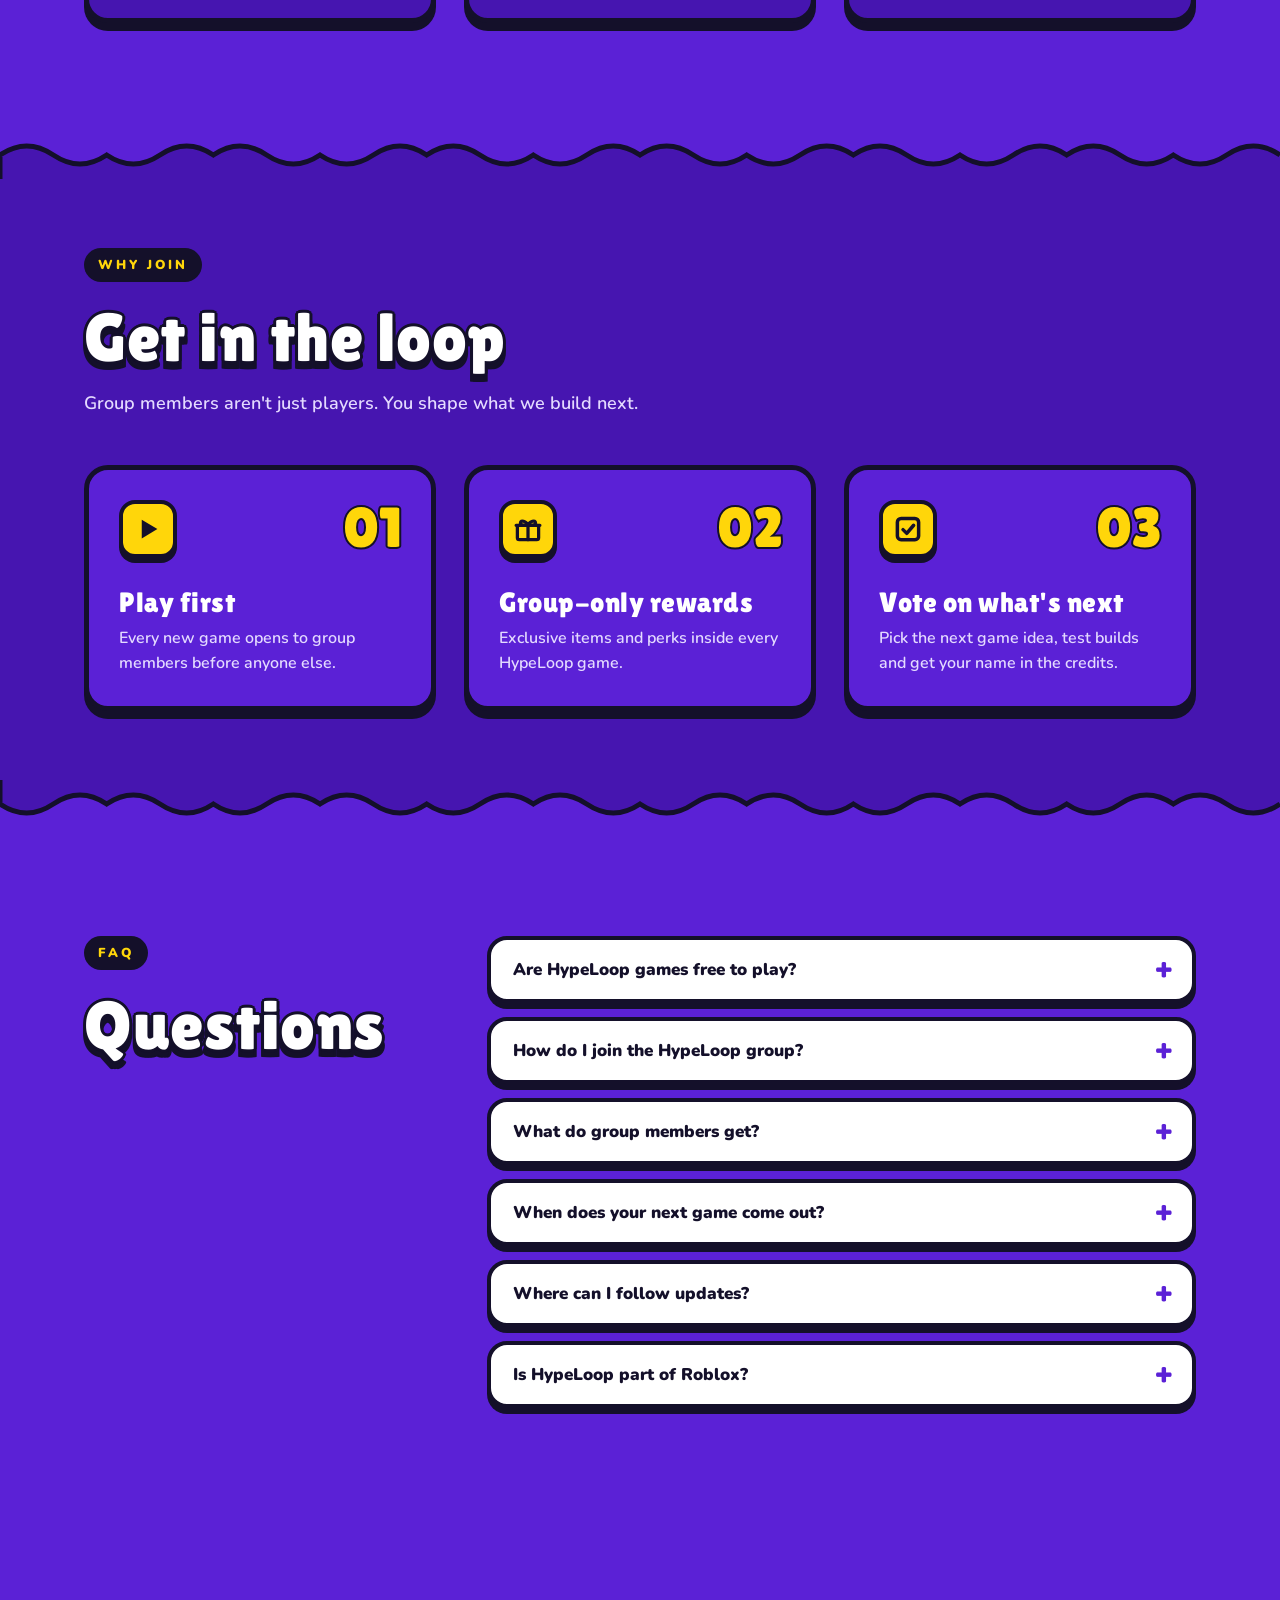
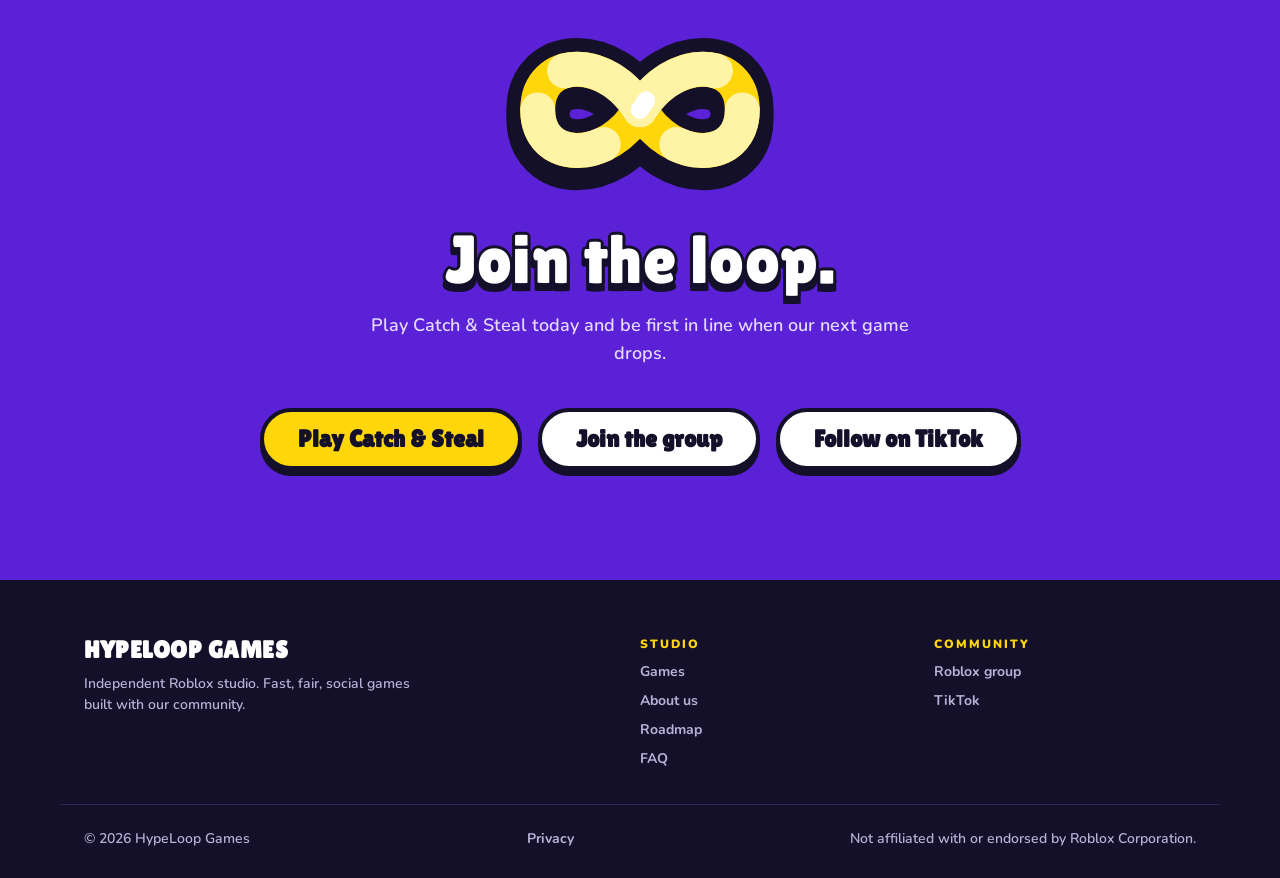
==== commit 8c1c039b: "Show Catch & Steal artwork and gallery" ====
--- a/index.html
+++ b/index.html
@@ -119,6 +119,30 @@
 .card:hover .mystery{transform:rotate(6deg) scale(1.12)}
 .badge.live::before{content:"";display:inline-block;width:9px;height:9px;border-radius:50%;background:#1FCB5B;border:2px solid var(--ink);margin-right:6px;vertical-align:1px}
 .games{padding-top:80px}
+.card-art.photo{display:block;padding:0;background:var(--ink);overflow:hidden}
+.card-art.photo img{display:block;width:100%;height:100%;object-fit:cover;transition:transform .5s cubic-bezier(.34,1.56,.64,1)}
+.card:hover .card-art.photo img{transform:scale(1.06)}
+.card-art.photo .badge{z-index:2}
+.game-title{display:flex;align-items:center;gap:14px;margin-bottom:6px}
+.game-title h3{margin:0}
+.game-icon{width:56px;height:56px;border-radius:16px;border:4px solid var(--ink);box-shadow:0 4px 0 var(--ink);flex:none}
+.chips{list-style:none;display:flex;flex-wrap:wrap;gap:8px;padding:0;margin:0 0 20px}
+.chips li{background:#F3EEFF;border:3px solid var(--ink);border-radius:999px;padding:3px 12px;font-weight:900;font-size:13px;color:var(--ink)}
+.gallery-head{display:flex;justify-content:space-between;align-items:baseline;gap:16px;margin:64px 0 18px}
+.gallery-head h3{font-size:clamp(26px,3.4vw,36px)}
+.txt-link{font-weight:900;color:var(--yellow);text-decoration:none;white-space:nowrap}
+.txt-link:hover{color:var(--white)}
+.gallery{display:grid;grid-template-columns:repeat(4,1fr);gap:20px}
+.gallery figure{margin:0;background:var(--white);border:5px solid var(--ink);border-radius:22px;box-shadow:0 8px 0 var(--ink);overflow:hidden;transition:transform .2s}
+.gallery figure:nth-child(odd){transform:rotate(-1.5deg)}
+.gallery figure:nth-child(even){transform:rotate(1.5deg)}
+.gallery figure:hover{transform:translateY(-6px) rotate(0)}
+.gallery img{display:block;width:100%;height:auto;aspect-ratio:16/9;object-fit:cover;border-bottom:5px solid var(--ink)}
+.gallery figcaption{padding:10px 14px;font-weight:900;color:var(--ink);font-size:14px;line-height:1.3}
+@media (max-width:900px){
+ .gallery{display:flex;overflow-x:auto;scroll-snap-type:x mandatory;gap:16px;padding:6px 4px 18px;margin:0 -4px}
+ .gallery figure{flex:0 0 78%;scroll-snap-align:center}
+}
 .games .grid{grid-template-columns:repeat(auto-fit,minmax(min(300px,100%),1fr))}
 
 .perks{background:var(--purple-d);padding-top:70px;padding-bottom:70px}
@@ -291,11 +315,12 @@
   <p class="sec-sub">One studio, one loop. Every game gets regular updates and group perks.</p></div>
   <div class="grid">
    <article class="card reveal">
-    <div class="card-art"><span class="badge live">LIVE NOW</span>
-     <svg viewBox="0 0 120 80" aria-hidden="true"><g stroke="#14102A" stroke-width="5" stroke-linejoin="round" stroke-linecap="round"><path d="M18 40 L4 24 V56 Z" fill="#FFD60A"/><path d="M18 40 C30 14 80 10 104 40 C80 70 30 66 18 40 Z" fill="#FFD60A"/><path d="M54 22 C60 34 60 46 54 58" fill="none"/><circle cx="88" cy="36" r="4" fill="#14102A"/></g></svg></div>
+    <a class="card-art photo" href="https://www.roblox.com/games/98753461119289" target="_blank" rel="noopener" aria-label="Play Catch &amp; Steal on Roblox"><span class="badge live">LIVE NOW</span>
+     <img src="img/catch-and-steal-0.jpg" width="768" height="432" alt="Catch &amp; Steal artwork: a player reels in a rainbow Mythic fish, 0.1% chance"></a>
     <div class="card-body">
-     <h3>Catch &amp; Steal</h3>
+     <div class="game-title"><img class="game-icon" src="img/catch-and-steal-icon.jpg" width="64" height="64" alt="" loading="lazy"><h3>Catch &amp; Steal</h3></div>
      <p>Catch rare fish, show them off in your aquarium for cash every second, and sneak into other bases to steal theirs.</p>
+     <ul class="chips"><li>6 rarities</li><li>5 zones</li><li>Server events</li><li>Friend bonus</li></ul>
      <a class="btn card-btn" data-burst href="https://www.roblox.com/games/98753461119289" target="_blank" rel="noopener">Play on Roblox</a>
     </div>
    </article>
@@ -308,6 +333,14 @@
      <a class="btn white card-btn" data-burst href="https://www.roblox.com/communities/856897138/HypeLoop" target="_blank" rel="noopener">Join to play first</a>
     </div>
    </article>
+  </div>
+
+  <div class="gallery-head reveal"><h3 class="display">Inside Catch &amp; Steal</h3><a class="txt-link" href="https://www.roblox.com/games/98753461119289" target="_blank" rel="noopener">Play now &rarr;</a></div>
+  <div class="gallery reveal">
+   <figure><img src="img/catch-and-steal-1.jpg" width="768" height="432" loading="lazy" alt="A thief runs off with a golden fish while its owner chases him"><figcaption>Steal their best fish</figcaption></figure>
+   <figure><img src="img/catch-and-steal-4.jpg" width="768" height="432" loading="lazy" alt="A player shows off an aquarium full of glowing fish earning cash"><figcaption>Build the richest aquarium</figcaption></figure>
+   <figure><img src="img/catch-and-steal-3.jpg" width="768" height="432" loading="lazy" alt="Meteor shower event with an epic purple fish"><figcaption>Server events like Meteor Shower</figcaption></figure>
+   <figure><img src="img/catch-and-steal-2.jpg" width="768" height="432" loading="lazy" alt="Noob earning 1 dollar per second next to a pro earning 1.5 million per second"><figcaption>From noob to pro</figcaption></figure>
   </div>
  </div>
 </section>
